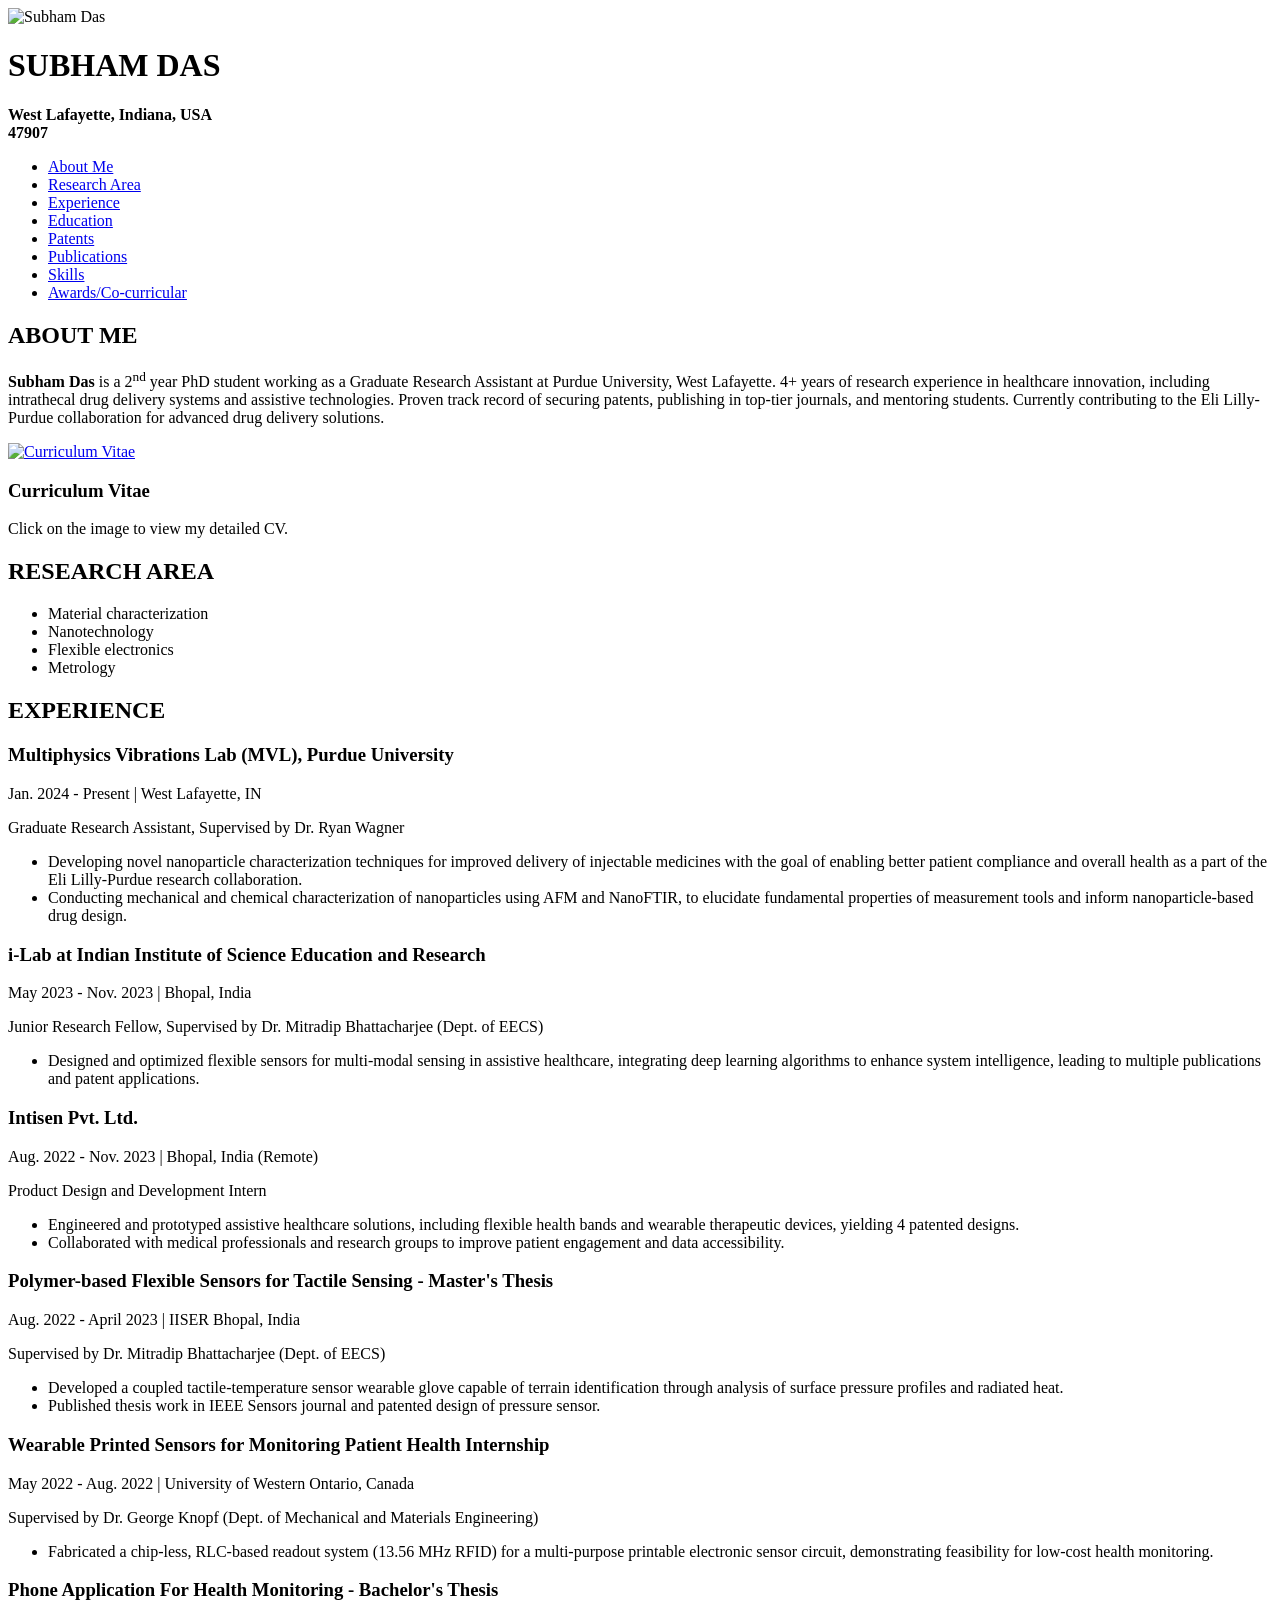
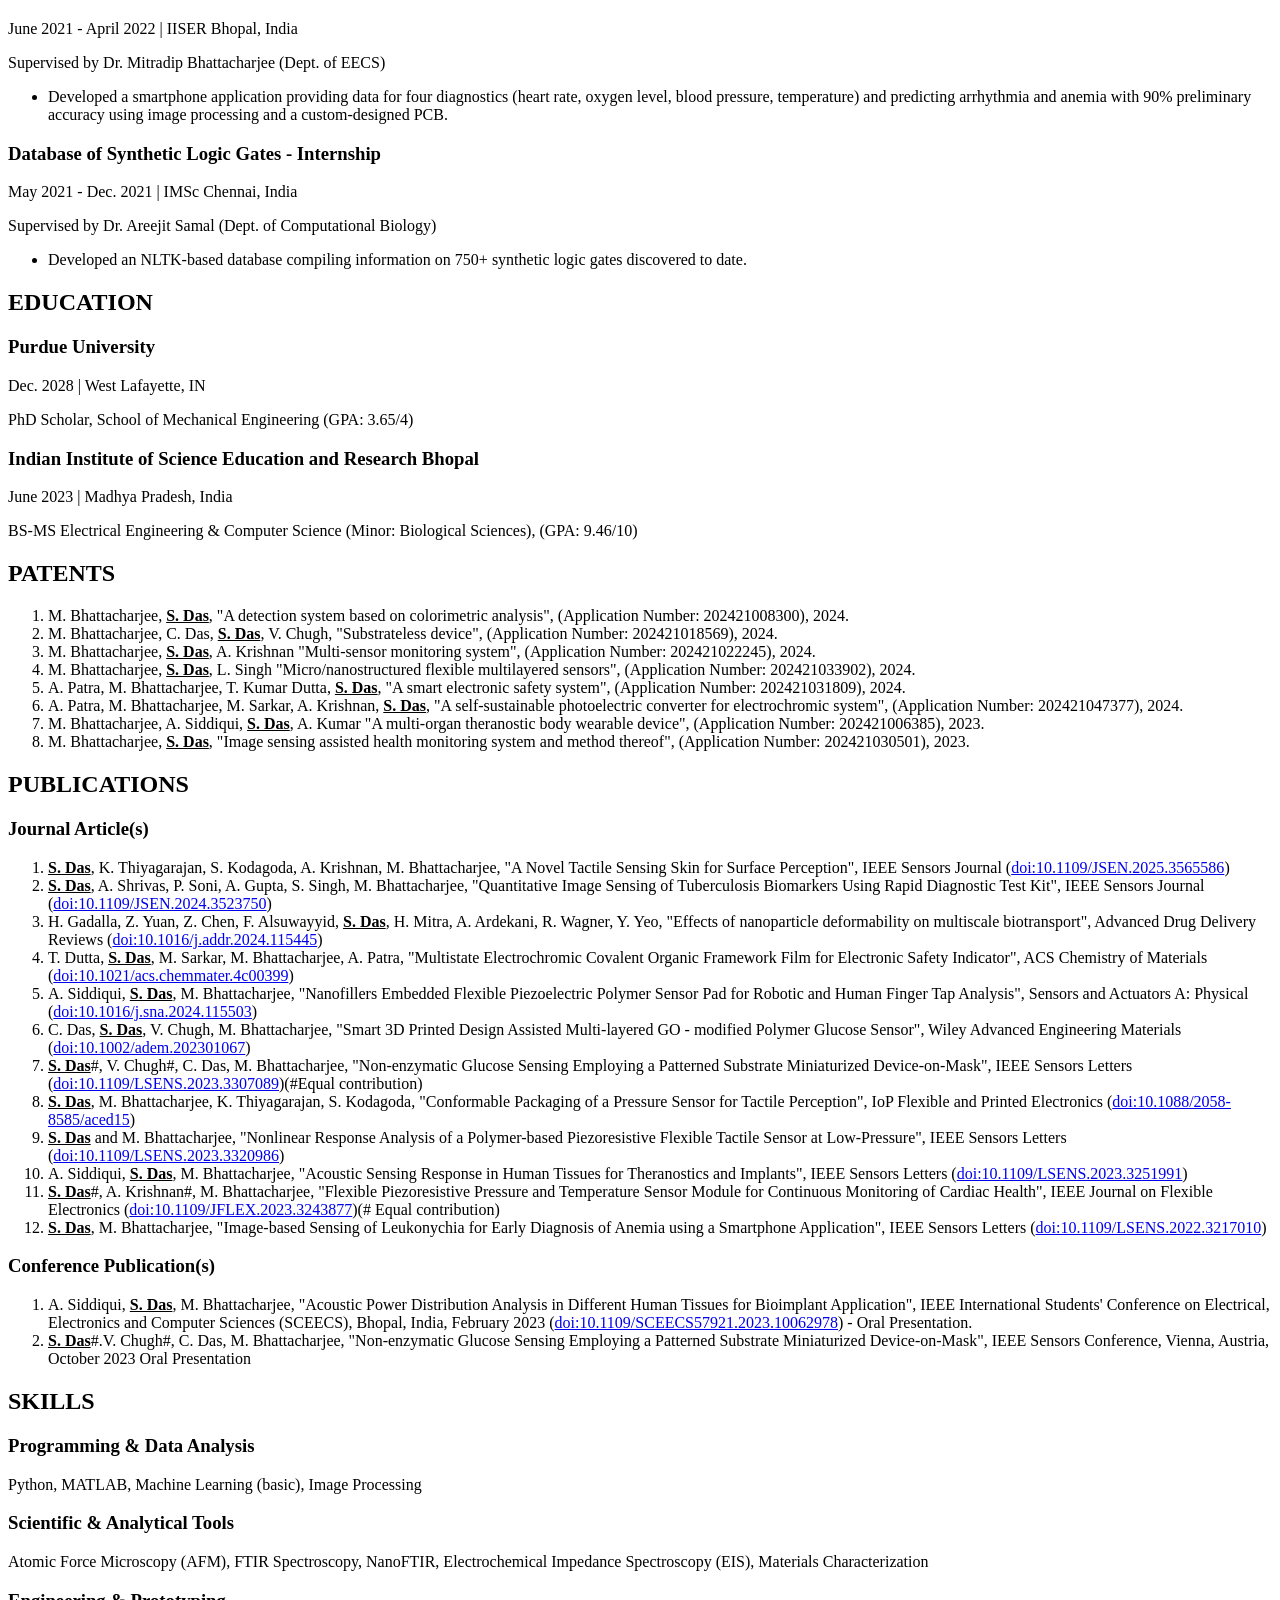
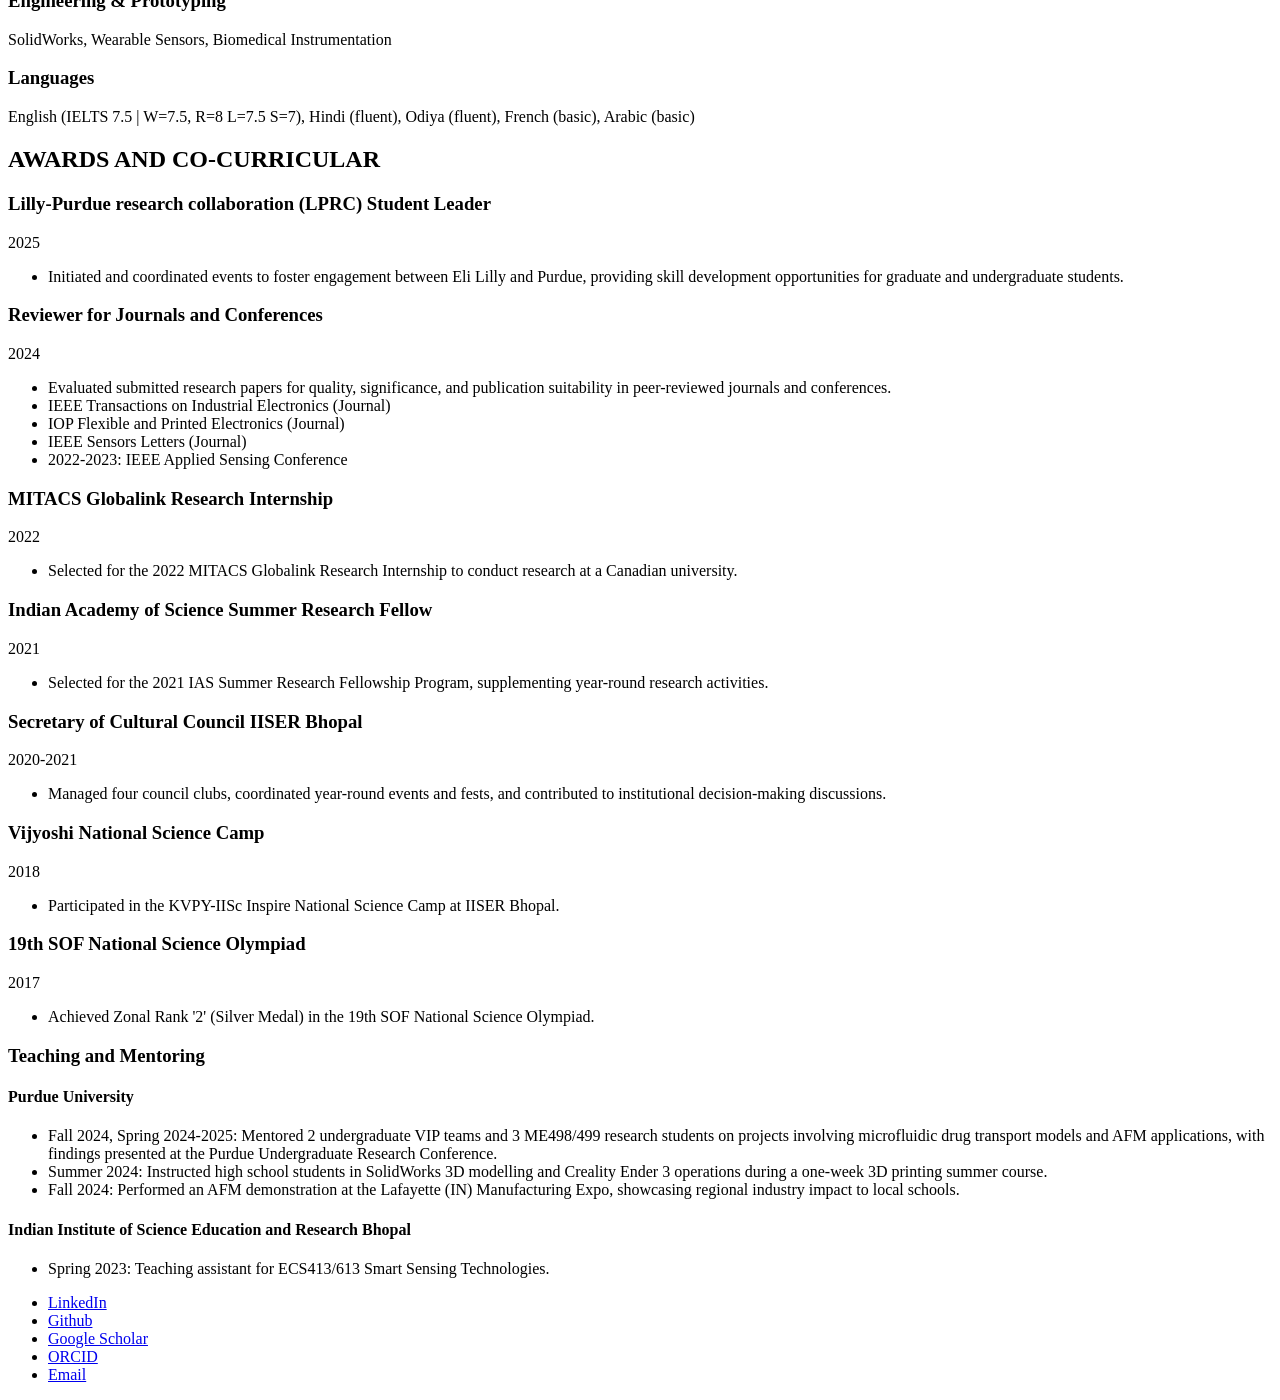
==== index.html @ 8fd00859 "Update index.html" ====
<!DOCTYPE HTML>

<html>
<head>
    <title>Subham Das</title>
    <meta charset="utf-8" />
    <meta name="viewport" content="width=device-width, initial-scale=1, user-scalable=no" />
    <link rel="stylesheet" href="assets/css/main.css" />
    <link rel="icon" type="image/svg+xml" href="images/tab_icon.svg">
    <link rel="stylesheet" href="https://cdnjs.cloudflare.com/ajax/libs/font-awesome/6.5.2/css/all.min.css" xintegrity="sha512-SnH5WK+bZxgPHs44uWIX+LLJAJ9/2PkPKZ5QiAj6Ta86w+fsb2TkcmfRyVX3pBnMFcV7oQPJkl9QevSCWr3W6A==" crossorigin="anonymous" referrerpolicy="no-referrer" />
    <link rel="stylesheet" href="assets/css/custom.css" /> </head>
<body class="is-preload" data-theme="light">

    <header id="header">
        <div class="inner">
            <a class="image avatar" id="profile-pic"><img src="images/profile_pic.jpg" alt="Subham Das" /></a>
            <h1>SUBHAM DAS</h1>
            <div class="header-info">
                <p class="header-address">
                <b>West Lafayette, Indiana, USA<br />
                47907</b>
                </p>
            </div>

            <nav id="site-nav">
                <ul>
                    <li><a href="#about">About Me</a></li>
                    <li><a href="#research">Research Area</a></li>
                    <li><a href="#experience">Experience</a></li>
                    <li><a href="#education">Education</a></li>
                    <li><a href="#patent">Patents</a></li>
                    <li><a href="#pub">Publications</a></li>
                    <li><a href="#skill">Skills</a></li>
                    <li><a href="#award">Awards/Co-curricular</a></li>
                </ul>
            </nav>
        </div>
    </header>

    <div id="main">

        <section id="about">
            <header class="major">
                <h2>ABOUT ME</h2>
            </header>
            <p><b>Subham Das</b> is a 2<sup>nd</sup> year PhD student working as a Graduate Research Assistant at Purdue University, West Lafayette. 4+ years of research experience in healthcare innovation, including intrathecal drug delivery systems and assistive technologies. Proven track record of securing patents, publishing in top-tier journals, and mentoring students. Currently contributing to the Eli Lilly-Purdue collaboration for advanced drug delivery solutions.</p>
            <div class="cv-section-container">
                <a href="https://drive.google.com/file/d/13tw0VPf_9Xz6GKINUrI7kXk7ZeEYaeny/view?usp=drive_link" target="_blank" class="cv-image-link">
                <img src="images/cv.jpg" alt="Curriculum Vitae" class="cv-thumbnail">
                </a>
            <div class="cv-text-content">
                <h3>Curriculum Vitae</h3>
                <p>Click on the image to view my detailed CV.</p>
            </div>
            </div>
        </section>

        <section id="research">
            <header class="major">
                <h2>RESEARCH AREA</h2>
            </header>
            <ul class="research-grid">
                <li>Material characterization</li>
                <li>Nanotechnology</li>
                <li>Flexible electronics</li>
                <li>Metrology</li>
            </ul>
        </section>

        <section id="experience">
            <header class="major">
                <h2>EXPERIENCE</h2>
            </header>
            <div class="experience-item">
                <div class="item-header">
                    <h3>Multiphysics Vibrations Lab (MVL), Purdue University</h3>
                    <span class="item-meta">Jan. 2024 - Present | West Lafayette, IN</span>
                </div>
                <p class="job-title">Graduate Research Assistant, Supervised by Dr. Ryan Wagner</p>
                <ul>
                    <li>Developing novel nanoparticle characterization techniques for improved delivery of injectable medicines with the goal of enabling better patient compliance and overall health as a part of the Eli Lilly-Purdue research collaboration.</li>
                    <li>Conducting mechanical and chemical characterization of nanoparticles using AFM and NanoFTIR, to elucidate fundamental properties of measurement tools and inform nanoparticle-based drug design.</li>
                </ul>
            </div>

            <div class="experience-item">
                <div class="item-header">
                    <h3>i-Lab at Indian Institute of Science Education and Research</h3>
                    <span class="item-meta">May 2023 - Nov. 2023 | Bhopal, India</span>
                </div>
                <p class="job-title">Junior Research Fellow, Supervised by Dr. Mitradip Bhattacharjee (Dept. of EECS)</p>
                <ul>
                    <li>Designed and optimized flexible sensors for multi-modal sensing in assistive healthcare, integrating deep learning algorithms to enhance system intelligence, leading to multiple publications and patent applications.</li>
                </ul>
            </div>

            <div class="experience-item">
                <div class="item-header">
                    <h3>Intisen Pvt. Ltd.</h3>
                    <span class="item-meta">Aug. 2022 - Nov. 2023 | Bhopal, India (Remote)</span>
                </div>
                <p class="job-title">Product Design and Development Intern</p>
                <ul>
                    <li>Engineered and prototyped assistive healthcare solutions, including flexible health bands and wearable therapeutic devices, yielding 4 patented designs.</li>
                    <li>Collaborated with medical professionals and research groups to improve patient engagement and data accessibility.</li>
                </ul>
            </div>

            <div class="experience-item">
                <div class="item-header">
                    <h3>Polymer-based Flexible Sensors for Tactile Sensing - Master's Thesis</h3>
                    <span class="item-meta">Aug. 2022 - April 2023 | IISER Bhopal, India</span>
                </div>
                <p class="job-title">Supervised by Dr. Mitradip Bhattacharjee (Dept. of EECS)</p>
                <ul>
                    <li>Developed a coupled tactile-temperature sensor wearable glove capable of terrain identification through analysis of surface pressure profiles and radiated heat.</li>
                    <li>Published thesis work in IEEE Sensors journal and patented design of pressure sensor.</li>
                </ul>
            </div>

            <div class="experience-item">
                <div class="item-header">
                    <h3>Wearable Printed Sensors for Monitoring Patient Health Internship</h3>
                    <span class="item-meta">May 2022 - Aug. 2022 | University of Western Ontario, Canada</span>
                </div>
                <p class="job-title">Supervised by Dr. George Knopf (Dept. of Mechanical and Materials Engineering)</p>
                <ul>
                    <li>Fabricated a chip-less, RLC-based readout system (13.56 MHz RFID) for a multi-purpose printable electronic sensor circuit, demonstrating feasibility for low-cost health monitoring.</li>
                </ul>
            </div>

            <div class="experience-item">
                <div class="item-header">
                    <h3>Phone Application For Health Monitoring - Bachelor's Thesis</h3>
                    <span class="item-meta">June 2021 - April 2022 | IISER Bhopal, India</span>
                </div>
                <p class="job-title">Supervised by Dr. Mitradip Bhattacharjee (Dept. of EECS)</p>
                <ul>
                    <li>Developed a smartphone application providing data for four diagnostics (heart rate, oxygen level, blood pressure, temperature) and predicting arrhythmia and anemia with 90% preliminary accuracy using image processing and a custom-designed PCB.</li>
                </ul>
            </div>

            <div class="experience-item">
                <div class="item-header">
                    <h3>Database of Synthetic Logic Gates - Internship</h3>
                    <span class="item-meta">May 2021 - Dec. 2021 | IMSc Chennai, India</span>
                </div>
                <p class="job-title">Supervised by Dr. Areejit Samal (Dept. of Computational Biology)</p>
                <ul>
                    <li>Developed an NLTK-based database compiling information on 750+ synthetic logic gates discovered to date.</li>
                </ul>
            </div>
        </section>
        
        <section id="education">
            <header class="major">
                <h2>EDUCATION</h2>
            </header>
            <div class="education-item">
                <div class="item-header">
                    <h3>Purdue University</h3>
                    <span class="item-meta">Dec. 2028 | West Lafayette, IN</span>
                </div>
                <p class="degree">PhD Scholar, School of Mechanical Engineering (GPA: 3.65/4)</p>
            </div>
            <div class="education-item">
                <div class="item-header">
                    <h3>Indian Institute of Science Education and Research Bhopal</h3>
                    <span class="item-meta">June 2023 | Madhya Pradesh, India</span>
                </div>
                <p class="degree">BS-MS Electrical Engineering & Computer Science (Minor: Biological Sciences), (GPA: 9.46/10)</p>
            </div>
        </section>

        <section id="patent">
            <header class="major">
                <h2>PATENTS</h2>
            </header>
            <ol class="patent-list">
                <li>M. Bhattacharjee, <u><strong>S. Das</strong></u>, "A detection system based on colorimetric analysis", (Application Number: 202421008300), 2024.</li>
                <li>M. Bhattacharjee, C. Das, <u><strong>S. Das</strong></u>, V. Chugh, "Substrateless device", (Application Number: 202421018569), 2024.</li>
                <li>M. Bhattacharjee, <u><strong>S. Das</strong></u>, A. Krishnan "Multi-sensor monitoring system", (Application Number: 202421022245), 2024.</li>
                <li>M. Bhattacharjee, <u><strong>S. Das</strong></u>, L. Singh "Micro/nanostructured flexible multilayered sensors", (Application Number: 202421033902), 2024.</li>
                <li>A. Patra, M. Bhattacharjee, T. Kumar Dutta, <u><strong>S. Das</strong></u>, "A smart electronic safety system", (Application Number: 202421031809), 2024.</li>
                <li>A. Patra, M. Bhattacharjee, M. Sarkar, A. Krishnan, <u><strong>S. Das</strong></u>, "A self-sustainable photoelectric converter for electrochromic system", (Application Number: 202421047377), 2024.</li>
                <li>M. Bhattacharjee, A. Siddiqui, <u><strong>S. Das</strong></u>, A. Kumar "A multi-organ theranostic body wearable device", (Application Number: 202421006385), 2023.</li>
                <li>M. Bhattacharjee, <u><strong>S. Das</strong></u>, "Image sensing assisted health monitoring system and method thereof", (Application Number: 202421030501), 2023.</li>
            </ol>
        </section>

        <section id="pub">
            <header class="major">
                <h2>PUBLICATIONS</h2>
            </header>
            <h3>Journal Article(s)</h3>
            <ol class="publication-list">
                <li><u><strong>S. Das</strong></u>, K. Thiyagarajan, S. Kodagoda, A. Krishnan, M. Bhattacharjee, "A Novel Tactile Sensing Skin for Surface Perception", IEEE Sensors Journal (<a href="https://doi.org/10.1109/JSEN.2025.3565586" target="_blank">doi:10.1109/JSEN.2025.3565586</a>)</li>
                <li><u><strong>S. Das</strong></u>, A. Shrivas, P. Soni, A. Gupta, S. Singh, M. Bhattacharjee, "Quantitative Image Sensing of Tuberculosis Biomarkers Using Rapid Diagnostic Test Kit", IEEE Sensors Journal (<a href="https://doi.org/10.1109/JSEN.2024.3523750" target="_blank">doi:10.1109/JSEN.2024.3523750</a>)</li>
                <li>H. Gadalla, Z. Yuan, Z. Chen, F. Alsuwayyid, <u><strong>S. Das</strong></u>, H. Mitra, A. Ardekani, R. Wagner, Y. Yeo, "Effects of nanoparticle deformability on multiscale biotransport", Advanced Drug Delivery Reviews (<a href="https://doi.org/10.1016/j.addr.2024.115445" target="_blank">doi:10.1016/j.addr.2024.115445</a>)</li>
                <li>T. Dutta, <u><strong>S. Das</strong></u>, M. Sarkar, M. Bhattacharjee, A. Patra, "Multistate Electrochromic Covalent Organic Framework Film for Electronic Safety Indicator", ACS Chemistry of Materials (<a href="https://doi.org/10.1021/acs.chemmater.4c00399" target="_blank">doi:10.1021/acs.chemmater.4c00399</a>)</li>
                <li>A. Siddiqui, <u><strong>S. Das</strong></u>, M. Bhattacharjee, "Nanofillers Embedded Flexible Piezoelectric Polymer Sensor Pad for Robotic and Human Finger Tap Analysis", Sensors and Actuators A: Physical (<a href="https://doi.org/10.1016/j.sna.2024.115503" target="_blank">doi:10.1016/j.sna.2024.115503</a>)</li>
                <li>C. Das, <u><strong>S. Das</strong></u>, V. Chugh, M. Bhattacharjee, "Smart 3D Printed Design Assisted Multi-layered GO - modified Polymer Glucose Sensor", Wiley Advanced Engineering Materials (<a href="https://doi.org/10.1002/adem.202301067" target="_blank">doi:10.1002/adem.202301067</a>)</li>
                <li><u><strong>S. Das</strong></u>#, V. Chugh#, C. Das, M. Bhattacharjee, "Non-enzymatic Glucose Sensing Employing a Patterned Substrate Miniaturized Device-on-Mask", IEEE Sensors Letters (<a href="https://doi.org/10.1109/LSENS.2023.3307089" target="_blank">doi:10.1109/LSENS.2023.3307089</a>)(#Equal contribution)</li>
                <li><u><strong>S. Das</strong></u>, M. Bhattacharjee, K. Thiyagarajan, S. Kodagoda, "Conformable Packaging of a Pressure Sensor for Tactile Perception", IoP Flexible and Printed Electronics (<a href="https://doi.org/10.1088/2058-8585/aced15" target="_blank">doi:10.1088/2058-8585/aced15</a>)</li>
                <li><u><strong>S. Das</strong></u> and M. Bhattacharjee, "Nonlinear Response Analysis of a Polymer-based Piezoresistive Flexible Tactile Sensor at Low-Pressure", IEEE Sensors Letters (<a href="https://doi.org/10.1109/LSENS.2023.3320986" target="_blank">doi:10.1109/LSENS.2023.3320986</a>)</li>
                <li>A. Siddiqui, <u><strong>S. Das</strong></u>, M. Bhattacharjee, "Acoustic Sensing Response in Human Tissues for Theranostics and Implants", IEEE Sensors Letters (<a href="https://doi.org/10.1109/LSENS.2023.3251991" target="_blank">doi:10.1109/LSENS.2023.3251991</a>)</li>
                <li><u><strong>S. Das</strong></u>#, A. Krishnan#, M. Bhattacharjee, "Flexible Piezoresistive Pressure and Temperature Sensor Module for Continuous Monitoring of Cardiac Health", IEEE Journal on Flexible Electronics (<a href="https://doi.org/10.1109/JFLEX.2023.3243877" target="_blank">doi:10.1109/JFLEX.2023.3243877</a>)(# Equal contribution)</li>
                <li><u><strong>S. Das</strong></u>, M. Bhattacharjee, "Image-based Sensing of Leukonychia for Early Diagnosis of Anemia using a Smartphone Application", IEEE Sensors Letters (<a href="https://doi.org/10.1109/LSENS.2022.3217010" target="_blank">doi:10.1109/LSENS.2022.3217010</a>)</li>
            </ol>

            <h3>Conference Publication(s)</h3>
            <ol class="publication-list">
                <li>A. Siddiqui, <u><strong>S. Das</strong></u>, M. Bhattacharjee, "Acoustic Power Distribution Analysis in Different Human Tissues for Bioimplant Application", IEEE International Students' Conference on Electrical, Electronics and Computer Sciences (SCEECS), Bhopal, India, February 2023 (<a href="https://doi.org/10.1109/SCEECS57921.2023.10062978" target="_blank">doi:10.1109/SCEECS57921.2023.10062978</a>) - Oral Presentation.</li>
                <li><u><strong>S. Das</strong></u>#.V. Chugh#, C. Das, M. Bhattacharjee, "Non-enzymatic Glucose Sensing Employing a Patterned Substrate Miniaturized Device-on-Mask", IEEE Sensors Conference, Vienna, Austria, October 2023 Oral Presentation</li>
            </ol>
        </section>

        <section id="skill">
            <h2>SKILLS</h2>
            <div class="row skills-grid">
                <article class="skill-item">
                    <h3>Programming & Data Analysis</h3>
                    <p>Python, MATLAB, Machine Learning (basic), Image Processing</p>
                </article>
                <article class="skill-item">
                    <h3>Scientific & Analytical Tools</h3>
                    <p>Atomic Force Microscopy (AFM), FTIR Spectroscopy, NanoFTIR, Electrochemical Impedance Spectroscopy (EIS), Materials Characterization</p>
                </article>
                <article class="skill-item">
                    <h3>Engineering & Prototyping</h3>
                    <p>SolidWorks, Wearable Sensors, Biomedical Instrumentation</p>
                </article>
                <article class="skill-item">
                    <h3>Languages</h3>
                    <p>English (IELTS 7.5 | W=7.5, R=8 L=7.5 S=7), Hindi (fluent), Odiya (fluent), French (basic), Arabic (basic)</p>
                </article>
            </div>
        </section>
        
        <section id="award">
            <header class="major">
                <h2>AWARDS AND CO-CURRICULAR</h2>
            </header>
            <div class="award-item">
                <div class="item-header">
                    <h3>Lilly-Purdue research collaboration (LPRC) Student Leader</h3>
                    <span class="item-meta">2025</span>
                </div>
                <ul>
                    <li>Initiated and coordinated events to foster engagement between Eli Lilly and Purdue, providing skill development opportunities for graduate and undergraduate students.</li>
                </ul>
            </div>

            <div class="award-item">
                <div class="item-header">
                    <h3>Reviewer for Journals and Conferences</h3>
                    <span class="item-meta">2024</span>
                </div>
                <ul>
                    <li>Evaluated submitted research papers for quality, significance, and publication suitability in peer-reviewed journals and conferences.</li>
                    <li>IEEE Transactions on Industrial Electronics (Journal)</li>
                    <li>IOP Flexible and Printed Electronics (Journal)</li>
                    <li>IEEE Sensors Letters (Journal)</li>
                    <li>2022-2023: IEEE Applied Sensing Conference</li>
                </ul>
            </div>

            <div class="award-item">
                <div class="item-header">
                    <h3>MITACS Globalink Research Internship</h3>
                    <span class="item-meta">2022</span>
                </div>
                <ul>
                    <li>Selected for the 2022 MITACS Globalink Research Internship to conduct research at a Canadian university.</li>
                </ul>
            </div>

            <div class="award-item">
                <div class="item-header">
                    <h3>Indian Academy of Science Summer Research Fellow</h3>
                    <span class="item-meta">2021</span>
                </div>
                <ul>
                    <li>Selected for the 2021 IAS Summer Research Fellowship Program, supplementing year-round research activities.</li>
                </ul>
            </div>

            <div class="award-item">
                <div class="item-header">
                    <h3>Secretary of Cultural Council IISER Bhopal</h3>
                    <span class="item-meta">2020-2021</span>
                </div>
                <ul>
                    <li>Managed four council clubs, coordinated year-round events and fests, and contributed to institutional decision-making discussions.</li>
                </ul>
            </div>

            <div class="award-item">
                <div class="item-header">
                    <h3>Vijyoshi National Science Camp</h3>
                    <span class="item-meta">2018</span>
                </div>
                <ul>
                    <li>Participated in the KVPY-IISc Inspire National Science Camp at IISER Bhopal.</li>
                </ul>
            </div>

            <div class="award-item">
                <div class="item-header">
                    <h3>19th SOF National Science Olympiad</h3>
                    <span class="item-meta">2017</span>
                </div>
                <ul>
                    <li>Achieved Zonal Rank '2' (Silver Medal) in the 19th SOF National Science Olympiad.</li>
                </ul>
            </div>

            <div class="award-item">
                <h3>Teaching and Mentoring</h3>
                <h4>Purdue University</h4>
                <ul>
                    <li>Fall 2024, Spring 2024-2025: Mentored 2 undergraduate VIP teams and 3 ME498/499 research students on projects involving microfluidic drug transport models and AFM applications, with findings presented at the Purdue Undergraduate Research Conference.</li>
                    <li>Summer 2024: Instructed high school students in SolidWorks 3D modelling and Creality Ender 3 operations during a one-week 3D printing summer course.</li>
                    <li>Fall 2024: Performed an AFM demonstration at the Lafayette (IN) Manufacturing Expo, showcasing regional industry impact to local schools.</li>
                </ul>
                <h4>Indian Institute of Science Education and Research Bhopal</h4>
                <ul>
                    <li>Spring 2023: Teaching assistant for ECS413/613 Smart Sensing Technologies.</li>
                </ul>
            </div>
        </section>


        <footer id="footer">
            <div class="inner">
                <ul class="icons">
                    <li><a href="https://www.linkedin.com/in/subham-das-b79a1413b/" class="icon brands fa-linkedin"><span class="label">LinkedIn</span></a></li>
                    <li><a href="https://github.com/subham23" class="icon brands fa-github"><span class="label">Github</span></a></li>
                    <li><a href="https://scholar.google.com/citations?user=hoQ5pN0AAAAJ&hl=en" class="icon brands fa-google-scholar"><span class="label">Google Scholar</span></a></li>
                    <li><a href="https://orcid.org/0000-0001-9819-3573" class="icon brands fa-orcid"><span class="label">ORCID</span></a></li>
                    <li><a href="mailto:subham.ds@gmail.com" class="icon solid fa-envelope"><span class="label">Email</span></a></li>
                </ul>
            </div>
        </footer>

    </div>

    <script src="assets/js/jquery.min.js"></script>
    <script src="assets/js/jquery.poptrox.min.js"></script>
    <script src="assets/js/browser.min.js"></script>
    <script src="assets/js/breakpoints.min.js"></script>
    <script src="assets/js/util.js"></script>
    <script src="assets/js/main.js"></script>
	<script src="assets/js/darkmode.js"></script>

</body>
</html>
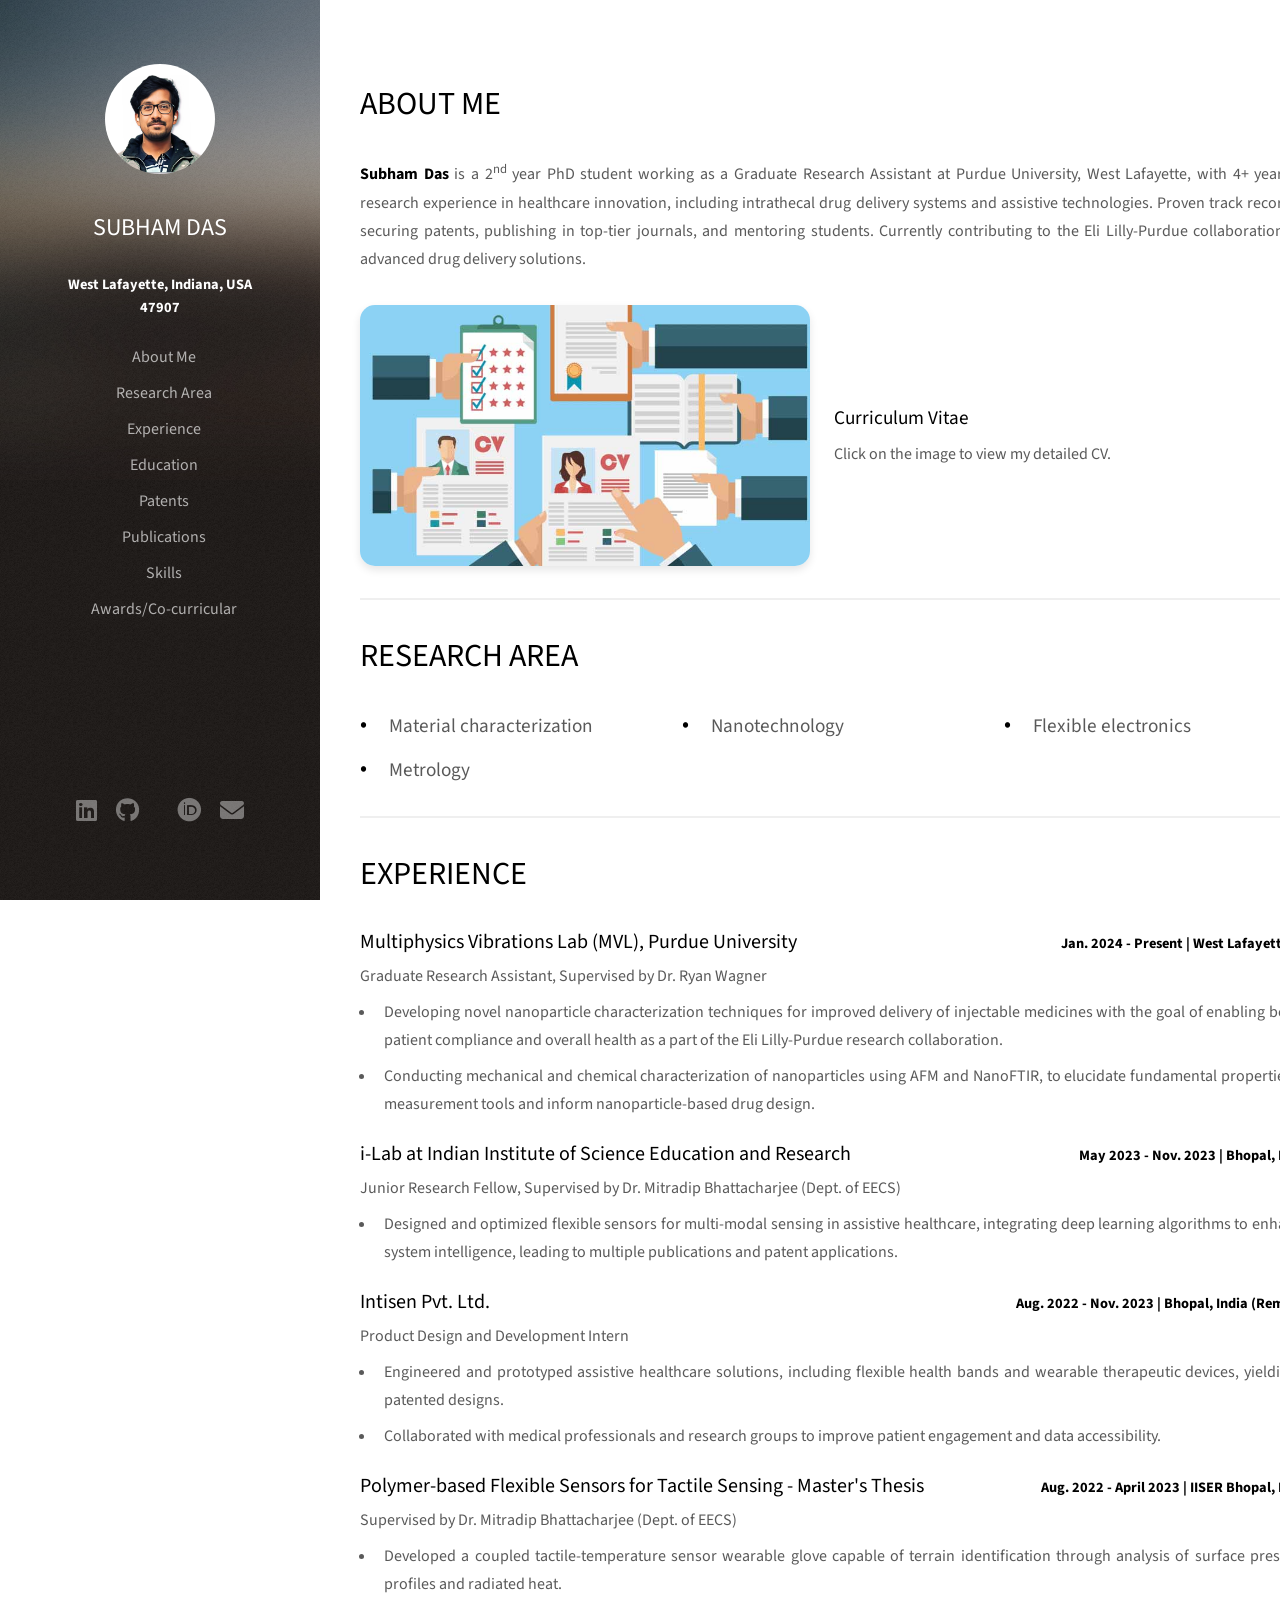
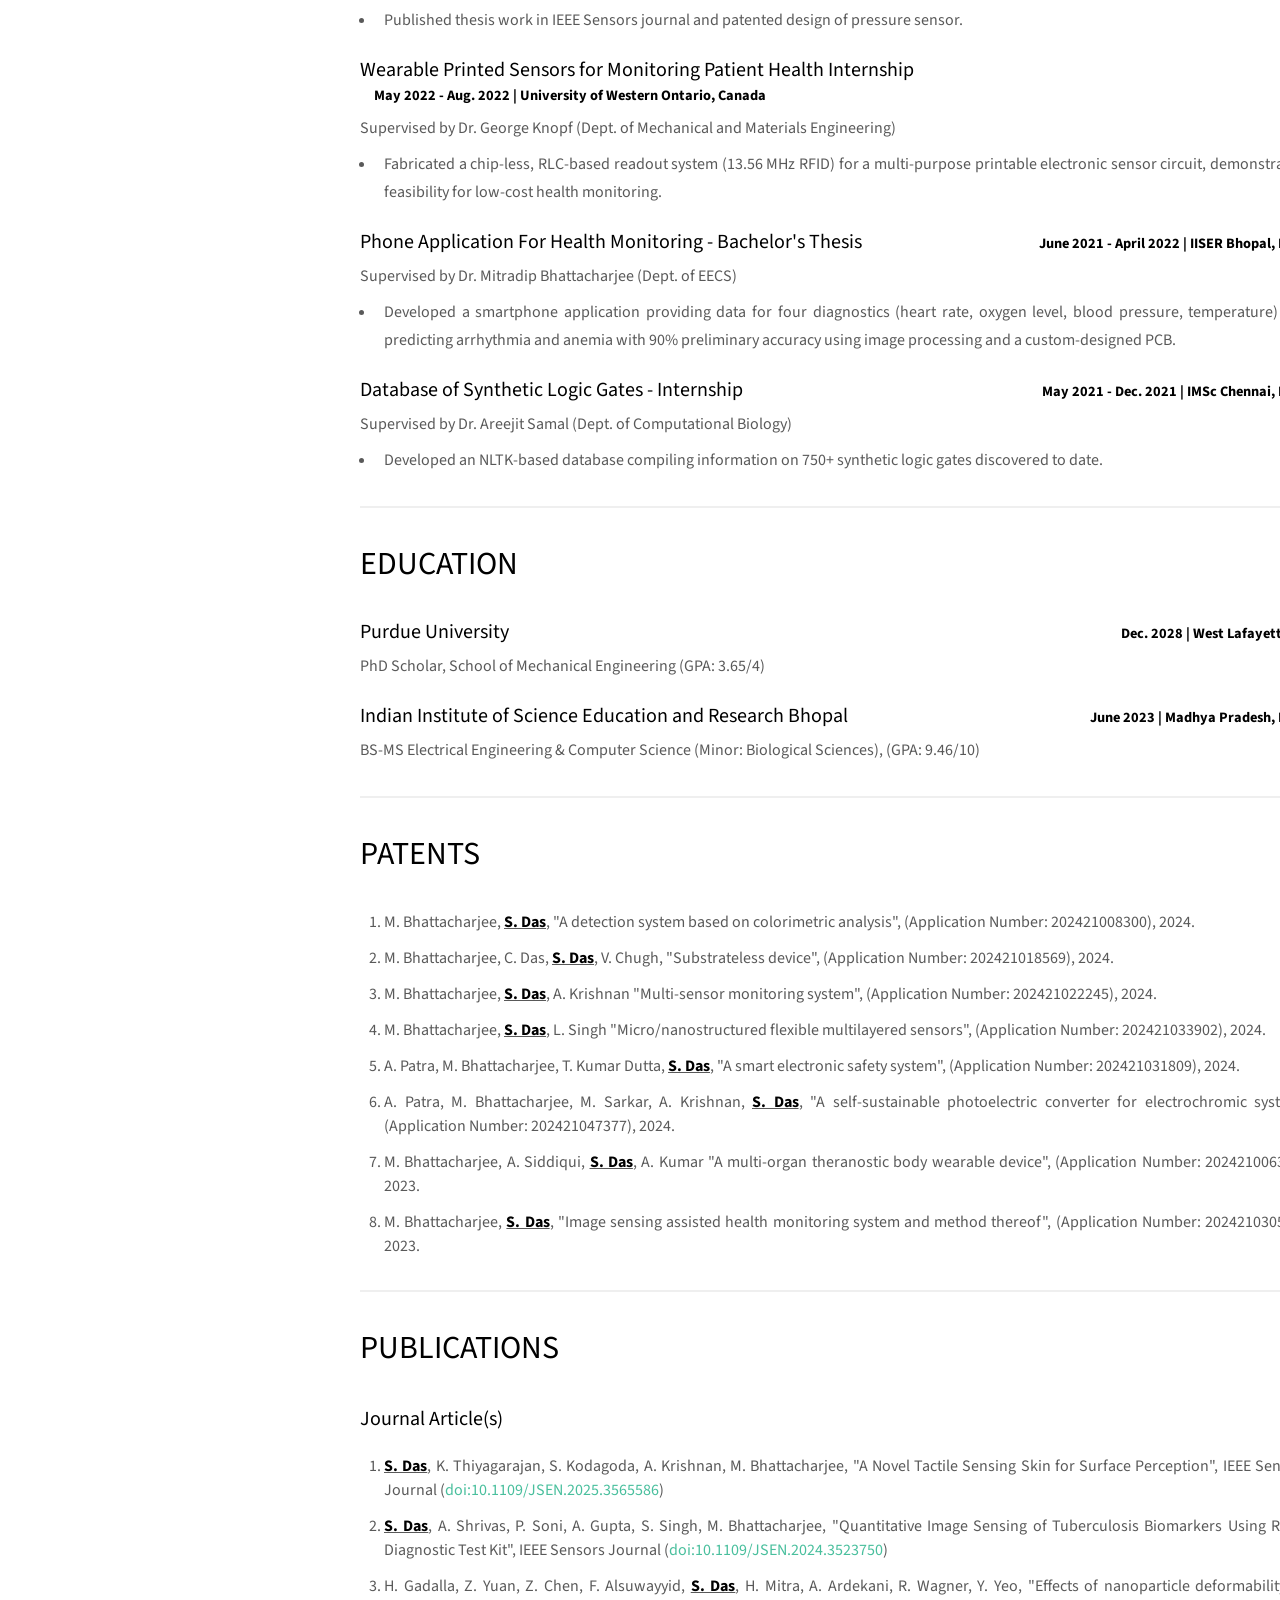
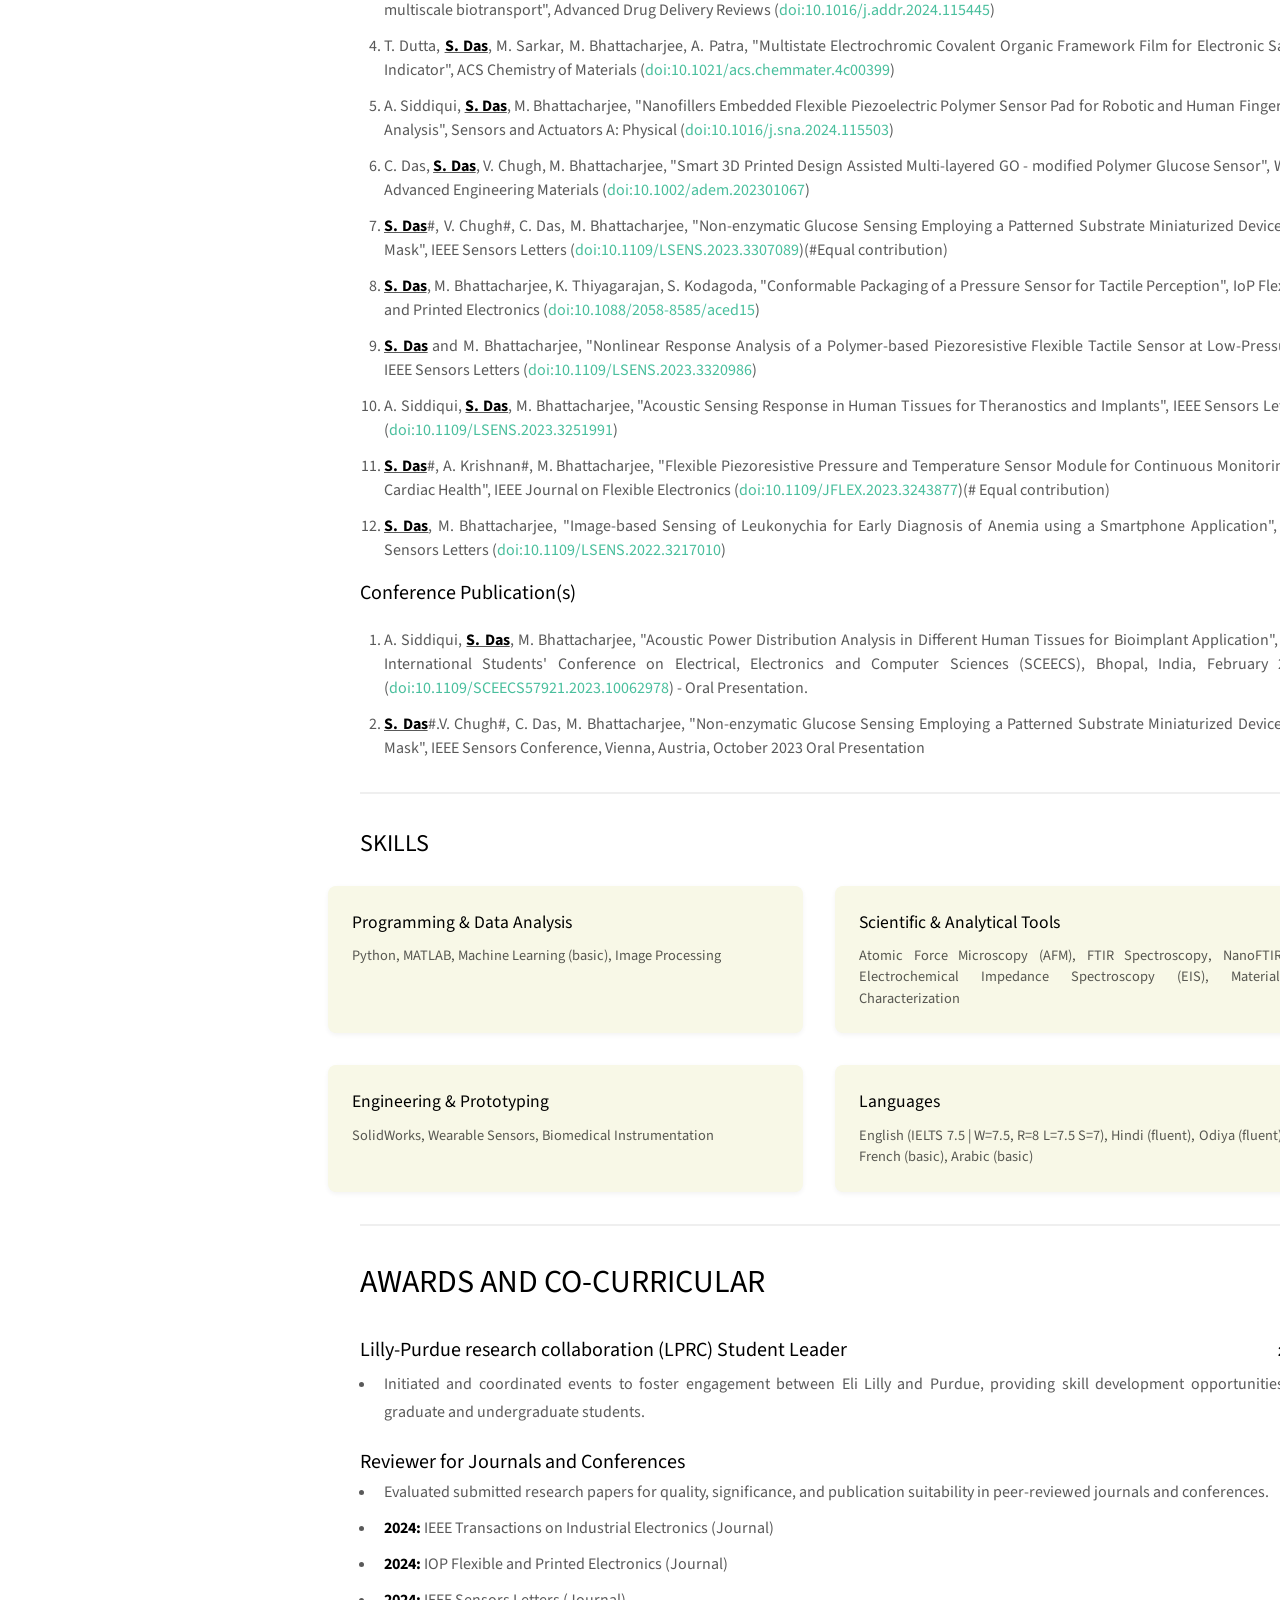
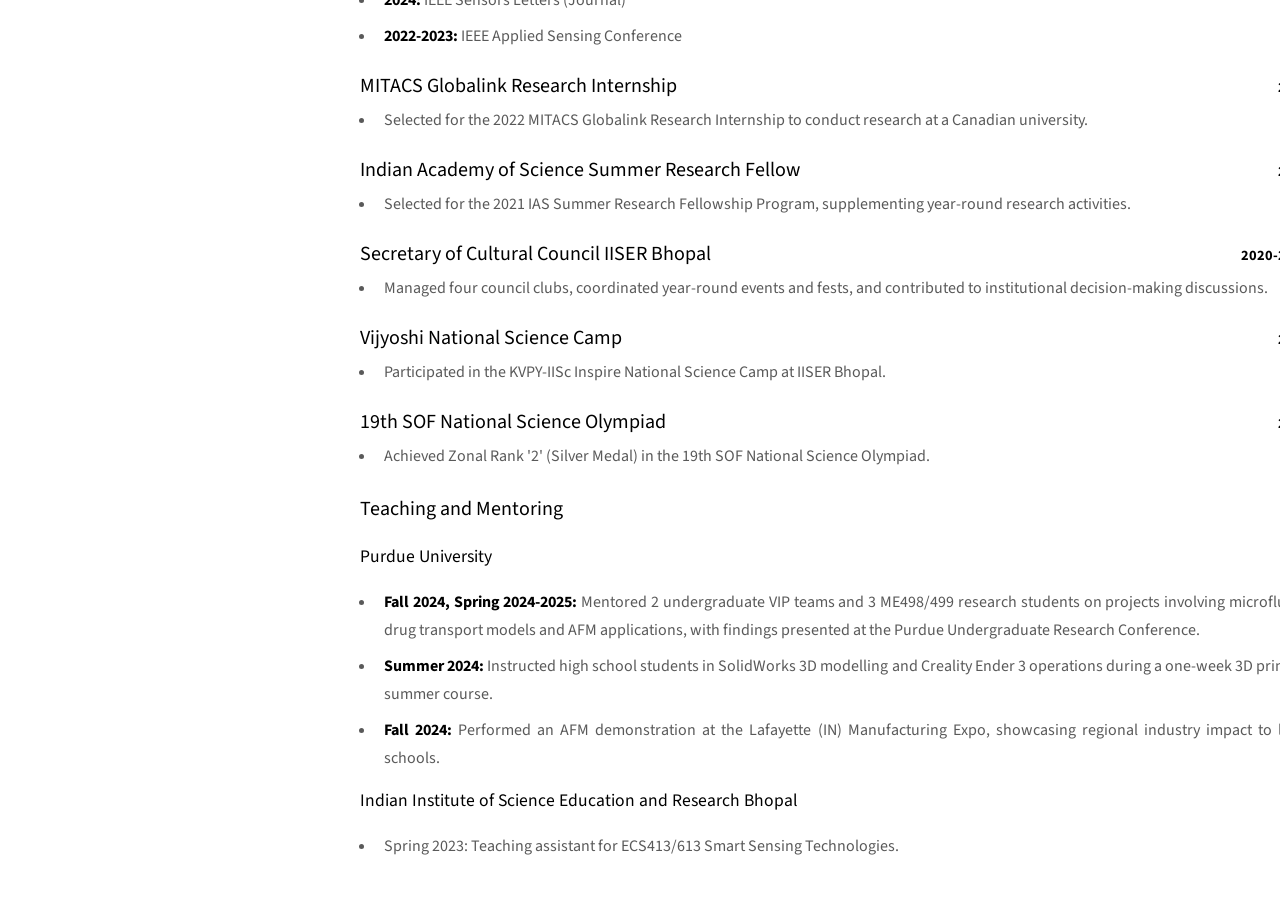
==== commit 07aa719f: "index.html" ====
--- a/index.html
+++ b/index.html
@@ -43,7 +43,7 @@
             <header class="major">
                 <h2>ABOUT ME</h2>
             </header>
-            <p><b>Subham Das</b> is a 2<sup>nd</sup> year PhD student working as a Graduate Research Assistant at Purdue University, West Lafayette. 4+ years of research experience in healthcare innovation, including intrathecal drug delivery systems and assistive technologies. Proven track record of securing patents, publishing in top-tier journals, and mentoring students. Currently contributing to the Eli Lilly-Purdue collaboration for advanced drug delivery solutions.</p>
+            <p><b>Subham Das</b> is a 2<sup>nd</sup> year PhD student working as a Graduate Research Assistant at Purdue University, West Lafayette, with 4+ years of research experience in healthcare innovation, including intrathecal drug delivery systems and assistive technologies. Proven track record of securing patents, publishing in top-tier journals, and mentoring students. Currently contributing to the Eli Lilly-Purdue collaboration for advanced drug delivery solutions.</p>
             <div class="cv-section-container">
                 <a href="https://drive.google.com/file/d/13tw0VPf_9Xz6GKINUrI7kXk7ZeEYaeny/view?usp=drive_link" target="_blank" class="cv-image-link">
                 <img src="images/cv.jpg" alt="Curriculum Vitae" class="cv-thumbnail">
@@ -74,7 +74,7 @@
             <div class="experience-item">
                 <div class="item-header">
                     <h3>Multiphysics Vibrations Lab (MVL), Purdue University</h3>
-                    <span class="item-meta">Jan. 2024 - Present | West Lafayette, IN</span>
+                    <span class="item-meta"><strong>Jan. 2024 - Present | West Lafayette, IN </strong></span>
                 </div>
                 <p class="job-title">Graduate Research Assistant, Supervised by Dr. Ryan Wagner</p>
                 <ul>
@@ -86,7 +86,7 @@
             <div class="experience-item">
                 <div class="item-header">
                     <h3>i-Lab at Indian Institute of Science Education and Research</h3>
-                    <span class="item-meta">May 2023 - Nov. 2023 | Bhopal, India</span>
+                    <span class="item-meta"><strong>May 2023 - Nov. 2023 | Bhopal, India</strong></span>
                 </div>
                 <p class="job-title">Junior Research Fellow, Supervised by Dr. Mitradip Bhattacharjee (Dept. of EECS)</p>
                 <ul>
@@ -97,7 +97,7 @@
             <div class="experience-item">
                 <div class="item-header">
                     <h3>Intisen Pvt. Ltd.</h3>
-                    <span class="item-meta">Aug. 2022 - Nov. 2023 | Bhopal, India (Remote)</span>
+                    <span class="item-meta"><strong>Aug. 2022 - Nov. 2023 | Bhopal, India (Remote)</strong></span>
                 </div>
                 <p class="job-title">Product Design and Development Intern</p>
                 <ul>
@@ -109,7 +109,7 @@
             <div class="experience-item">
                 <div class="item-header">
                     <h3>Polymer-based Flexible Sensors for Tactile Sensing - Master's Thesis</h3>
-                    <span class="item-meta">Aug. 2022 - April 2023 | IISER Bhopal, India</span>
+                    <span class="item-meta"><strong>Aug. 2022 - April 2023 | IISER Bhopal, India</strong></span>
                 </div>
                 <p class="job-title">Supervised by Dr. Mitradip Bhattacharjee (Dept. of EECS)</p>
                 <ul>
@@ -121,7 +121,7 @@
             <div class="experience-item">
                 <div class="item-header">
                     <h3>Wearable Printed Sensors for Monitoring Patient Health Internship</h3>
-                    <span class="item-meta">May 2022 - Aug. 2022 | University of Western Ontario, Canada</span>
+                    <span class="item-meta"><strong>May 2022 - Aug. 2022 | University of Western Ontario, Canada</strong></span>
                 </div>
                 <p class="job-title">Supervised by Dr. George Knopf (Dept. of Mechanical and Materials Engineering)</p>
                 <ul>
@@ -132,7 +132,7 @@
             <div class="experience-item">
                 <div class="item-header">
                     <h3>Phone Application For Health Monitoring - Bachelor's Thesis</h3>
-                    <span class="item-meta">June 2021 - April 2022 | IISER Bhopal, India</span>
+                    <span class="item-meta"><strong>June 2021 - April 2022 | IISER Bhopal, India</strong></span>
                 </div>
                 <p class="job-title">Supervised by Dr. Mitradip Bhattacharjee (Dept. of EECS)</p>
                 <ul>
@@ -143,7 +143,7 @@
             <div class="experience-item">
                 <div class="item-header">
                     <h3>Database of Synthetic Logic Gates - Internship</h3>
-                    <span class="item-meta">May 2021 - Dec. 2021 | IMSc Chennai, India</span>
+                    <span class="item-meta"><strong>May 2021 - Dec. 2021 | IMSc Chennai, India</strong></span>
                 </div>
                 <p class="job-title">Supervised by Dr. Areejit Samal (Dept. of Computational Biology)</p>
                 <ul>
@@ -159,14 +159,14 @@
             <div class="education-item">
                 <div class="item-header">
                     <h3>Purdue University</h3>
-                    <span class="item-meta">Dec. 2028 | West Lafayette, IN</span>
+                    <span class="item-meta"><strong>Dec. 2028 | West Lafayette, IN</strong></span>
                 </div>
                 <p class="degree">PhD Scholar, School of Mechanical Engineering (GPA: 3.65/4)</p>
             </div>
             <div class="education-item">
                 <div class="item-header">
                     <h3>Indian Institute of Science Education and Research Bhopal</h3>
-                    <span class="item-meta">June 2023 | Madhya Pradesh, India</span>
+                    <span class="item-meta"><strong>June 2023 | Madhya Pradesh, India</strong></span>
                 </div>
                 <p class="degree">BS-MS Electrical Engineering & Computer Science (Minor: Biological Sciences), (GPA: 9.46/10)</p>
             </div>
@@ -244,7 +244,7 @@
             <div class="award-item">
                 <div class="item-header">
                     <h3>Lilly-Purdue research collaboration (LPRC) Student Leader</h3>
-                    <span class="item-meta">2025</span>
+                    <span class="item-meta"><strong>2025</strong></span>
                 </div>
                 <ul>
                     <li>Initiated and coordinated events to foster engagement between Eli Lilly and Purdue, providing skill development opportunities for graduate and undergraduate students.</li>
@@ -254,21 +254,20 @@
             <div class="award-item">
                 <div class="item-header">
                     <h3>Reviewer for Journals and Conferences</h3>
-                    <span class="item-meta">2024</span>
                 </div>
                 <ul>
                     <li>Evaluated submitted research papers for quality, significance, and publication suitability in peer-reviewed journals and conferences.</li>
-                    <li>IEEE Transactions on Industrial Electronics (Journal)</li>
-                    <li>IOP Flexible and Printed Electronics (Journal)</li>
-                    <li>IEEE Sensors Letters (Journal)</li>
-                    <li>2022-2023: IEEE Applied Sensing Conference</li>
+                    <li><strong>2024:</strong> IEEE Transactions on Industrial Electronics (Journal)</li>
+                    <li><strong>2024:</strong> IOP Flexible and Printed Electronics (Journal)</li>
+                    <li><strong>2024:</strong> IEEE Sensors Letters (Journal)</li>
+                    <li><strong>2022-2023:</strong> IEEE Applied Sensing Conference</li>
                 </ul>
             </div>
 
             <div class="award-item">
                 <div class="item-header">
                     <h3>MITACS Globalink Research Internship</h3>
-                    <span class="item-meta">2022</span>
+                    <span class="item-meta"><strong>2022</strong></span>
                 </div>
                 <ul>
                     <li>Selected for the 2022 MITACS Globalink Research Internship to conduct research at a Canadian university.</li>
@@ -278,7 +277,7 @@
             <div class="award-item">
                 <div class="item-header">
                     <h3>Indian Academy of Science Summer Research Fellow</h3>
-                    <span class="item-meta">2021</span>
+                    <span class="item-meta"><strong>2021</strong></span>
                 </div>
                 <ul>
                     <li>Selected for the 2021 IAS Summer Research Fellowship Program, supplementing year-round research activities.</li>
@@ -288,7 +287,7 @@
             <div class="award-item">
                 <div class="item-header">
                     <h3>Secretary of Cultural Council IISER Bhopal</h3>
-                    <span class="item-meta">2020-2021</span>
+                    <span class="item-meta"><strong>2020-2021</strong></span>
                 </div>
                 <ul>
                     <li>Managed four council clubs, coordinated year-round events and fests, and contributed to institutional decision-making discussions.</li>
@@ -298,7 +297,7 @@
             <div class="award-item">
                 <div class="item-header">
                     <h3>Vijyoshi National Science Camp</h3>
-                    <span class="item-meta">2018</span>
+                    <span class="item-meta"><strong>2018</strong></span>
                 </div>
                 <ul>
                     <li>Participated in the KVPY-IISc Inspire National Science Camp at IISER Bhopal.</li>
@@ -308,7 +307,7 @@
             <div class="award-item">
                 <div class="item-header">
                     <h3>19th SOF National Science Olympiad</h3>
-                    <span class="item-meta">2017</span>
+                    <span class="item-meta"><strong>2017</strong></span>
                 </div>
                 <ul>
                     <li>Achieved Zonal Rank '2' (Silver Medal) in the 19th SOF National Science Olympiad.</li>
@@ -319,9 +318,9 @@
                 <h3>Teaching and Mentoring</h3>
                 <h4>Purdue University</h4>
                 <ul>
-                    <li>Fall 2024, Spring 2024-2025: Mentored 2 undergraduate VIP teams and 3 ME498/499 research students on projects involving microfluidic drug transport models and AFM applications, with findings presented at the Purdue Undergraduate Research Conference.</li>
-                    <li>Summer 2024: Instructed high school students in SolidWorks 3D modelling and Creality Ender 3 operations during a one-week 3D printing summer course.</li>
-                    <li>Fall 2024: Performed an AFM demonstration at the Lafayette (IN) Manufacturing Expo, showcasing regional industry impact to local schools.</li>
+                    <li><strong>Fall 2024, Spring 2024-2025: </strong>Mentored 2 undergraduate VIP teams and 3 ME498/499 research students on projects involving microfluidic drug transport models and AFM applications, with findings presented at the Purdue Undergraduate Research Conference.</li>
+                    <li><strong>Summer 2024: </strong>Instructed high school students in SolidWorks 3D modelling and Creality Ender 3 operations during a one-week 3D printing summer course.</li>
+                    <li><strong>Fall 2024: </strong>Performed an AFM demonstration at the Lafayette (IN) Manufacturing Expo, showcasing regional industry impact to local schools.</li>
                 </ul>
                 <h4>Indian Institute of Science Education and Research Bhopal</h4>
                 <ul>
--- a/assets/css/main.css
+++ b/assets/css/main.css
@@ -0,0 +1,1294 @@
+@import url("fontawesome-all.min.css");
+@import url("https://fonts.googleapis.com/css?family=Source+Sans+Pro:400,400italic");
+
+/* Basic Reset and Box-Sizing */
+html, body, div, span, applet, object,
+iframe, h1, h2, h3, h4, h5, h6, p, blockquote,
+pre, a, abbr, acronym, address, big, cite,
+code, del, dfn, em, img, ins, kbd, q, s, samp,
+small, strike, strong, sub, sup, tt, var, b,
+u, i, center, dl, dt, dd, ol, ul, li, fieldset,
+form, label, legend, table, caption, tbody,
+tfoot, thead, tr, th, td, article, aside,
+canvas, details, embed, figure, figcaption,
+footer, header, hgroup, menu, nav, output, ruby,
+section, summary, time, mark, audio, video {
+    margin: 0;
+    padding: 0;
+    border: 0;
+    font-size: 100%;
+    font: inherit;
+    vertical-align: baseline;
+}
+
+article, aside, details, figcaption, figure,
+footer, header, hgroup, menu, nav, section {
+    display: block;
+}
+
+body {
+    line-height: 1;
+}
+
+ol, ul {
+    list-style: none;
+}
+
+blockquote, q {
+    quotes: none;
+}
+
+blockquote:before, blockquote:after, q:before, q:after {
+    content: '';
+    content: none;
+}
+
+table {
+    border-collapse: collapse;
+    border-spacing: 0;
+}
+
+body {
+    -webkit-text-size-adjust: none;
+}
+
+mark {
+    background-color: transparent;
+    color: inherit;
+}
+
+/* Form elements you have (input, select, textarea) */
+input::-moz-focus-inner {
+    border: 0;
+    padding: 0;
+}
+
+input, select, textarea {
+    -moz-appearance: none;
+    -webkit-appearance: none;
+    -ms-appearance: none;
+    appearance: none;
+}
+
+
+/* General Body and Typography */
+html {
+    box-sizing: border-box;
+}
+
+*, *:before, *:after {
+    box-sizing: inherit;
+}
+
+body {
+    background: #fff;
+}
+
+body.is-preload *, body.is-preload *:before, body.is-preload *:after {
+    -moz-animation: none !important;
+    -webkit-animation: none !important;
+    -ms-animation: none !important;
+    animation: none !important;
+    -moz-transition: none !important;
+    -webkit-transition: none !important;
+    -ms-transition: none !important;
+    transition: none !important;
+}
+
+body, input, select, textarea {
+    color: rgba(0, 0, 0, 0.65);
+    text-align: justify;
+    font-family: "Source Sans Pro", Helvetica, sans-serif;
+    font-size: 16pt;
+    font-weight: 400;
+    line-height: 1.75em;
+}
+
+a {
+    -moz-transition: color 0.2s ease-in-out, border-color 0.2s ease-in-out;
+    -webkit-transition: color 0.2s ease-in-out, border-color 0.2s ease-in-out;
+    -ms-transition: color 0.2s ease-in-out, border-color 0.2s ease-in-out;
+    transition: color 0.2s ease-in-out, border-color 0.2s ease-in-out;
+    border-bottom: dotted 1px;
+    color: #49bf9d;
+    text-decoration: none;
+}
+
+a:hover {
+    border-bottom-color: transparent;
+    color: #49bf9d !important;
+    text-decoration: none;
+}
+
+strong, b {
+    color: #000000; /* This will make the text black/darker */
+    font-weight: 700; /* This will make the text thicker/bolder. You can try 600, 800, or 900 as well. */
+}
+
+em, i {
+    font-style: italic;
+}
+
+p {
+    margin: 0 0 2em 0;
+}
+
+h1, h2, h3, h4, h5, h6 {
+    color: #000;
+    font-weight: 400;
+    line-height: 1em;
+    margin: 0 0 1em 0;
+}
+
+h1 a, h2 a, h3 a, h4 a, h5 a, h6 a {
+    color: inherit;
+    text-decoration: none;
+}
+
+h1 {
+    font-size: 2em;
+    line-height: 1.5em;
+}
+
+h2 {
+    font-size: 1.5em;
+    line-height: 1.5em;
+}
+
+h3 {
+    font-size: 1.25em;
+    line-height: 1.5em;
+}
+
+h4 {
+    font-size: 1.1em;
+    line-height: 1.5em;
+}
+
+h5 {
+    font-size: 0.9em;
+    line-height: 1.5em;
+}
+
+h6 {
+    font-size: 0.7em;
+    line-height: 1.5em;
+}
+
+sub {
+    font-size: 0.8em;
+    position: relative;
+    top: 0.5em;
+}
+
+sup {
+    font-size: 0.8em;
+    position: relative;
+    top: -0.5em;
+}
+
+hr {
+    border: 0;
+    border-bottom: solid 2px #efefef;
+    margin: 2em 0;
+}
+
+hr.major {
+    margin: 3em 0;
+}
+
+blockquote {
+    border-left: solid 6px #efefef;
+    font-style: italic;
+    margin: 0 0 2em 0;
+    padding: 0.5em 0 0.5em 1.5em;
+}
+
+code {
+    background: #f7f7f7;
+    border-radius: 0.35em;
+    border: solid 2px #efefef;
+    font-family: "Courier New", monospace;
+    font-size: 0.9em;
+    margin: 0 0.25em;
+    padding: 0.25em 0.65em;
+}
+
+pre {
+    -webkit-overflow-scrolling: touch;
+    font-family: "Courier New", monospace;
+    font-size: 0.9em;
+    margin: 0 0 2em 0;
+}
+
+pre code {
+    display: block;
+    line-height: 1.75em;
+    padding: 1em 1.5em;
+    overflow-x: auto;
+}
+
+.align-left {
+    text-align: left;
+}
+
+.align-center {
+    text-align: center;
+}
+
+.align-right {
+    text-align: right;
+}
+
+/* Container */
+.container {
+    margin: 0 auto;
+    max-width: calc(100% - 4em);
+    width: 100%;
+}
+
+@media screen and (max-width: 980px) {
+    .container {
+        width: 100% !important;
+        max-width: 100% !important;
+    }
+}
+
+@media screen and (max-width: 480px) {
+    .container {
+        max-width: calc(100% - 3em);
+    }
+}
+
+/* Row (used in Skills section) */
+.row {
+    display: flex;
+    flex-wrap: wrap;
+    box-sizing: border-box;
+    align-items: stretch;
+}
+
+.row > * {
+    box-sizing: border-box;
+}
+
+.row.gtr-uniform > * > :last-child {
+    margin-bottom: 0;
+}
+
+.row.aln-left { justify-content: flex-start; }
+.row.aln-center { justify-content: center; }
+.row.aln-right { justify-content: flex-end; }
+.row.aln-top { align-items: flex-start; }
+.row.aln-middle { align-items: center; }
+.row.aln-bottom { align-items: flex-end; }
+.row > .imp { order: -1; }
+.row > .col-6 { width: 50%; } /* Used for work-item columns */
+
+.row.gtr-0 { margin-top: 0; margin-left: 0em; }
+.row.gtr-0 > * { padding: 0 0 0 0em; }
+.row.gtr-0.gtr-uniform { margin-top: 0em; }
+.row.gtr-0.gtr-uniform > * { padding-top: 0em; }
+
+.row.gtr-25 { margin-top: 0; margin-left: -0.625em; }
+.row.gtr-25 > * { padding: 0 0 0 0.625em; }
+.row.gtr-25.gtr-uniform { margin-top: -0.625em; }
+.row.gtr-25.gtr-uniform > * { padding-top: 0.625em; }
+
+.row.gtr-50 { margin-top: 0; margin-left: -1.25em; }
+.row.gtr-50 > * { padding: 0 0 0 1.25em; }
+.row.gtr-50.gtr-uniform { margin-top: -1.25em; }
+.row.gtr-50.gtr-uniform > * { padding-top: 1.25em; }
+
+.row { margin-top: 0; margin-left: -2.5em; } /* Default row spacing */
+.row > * { padding: 0 0 0 2.5em; }
+.row.gtr-uniform { margin-top: -2.5em; }
+.row.gtr-uniform > * { padding-top: 2.5em; }
+
+.row.gtr-150 { margin-top: 0; margin-left: -3.75em; }
+.row.gtr-150 > * { padding: 0 0 0 3.75em; }
+.row.gtr-150.gtr-uniform { margin-top: -3.75em; }
+.row.gtr-150.gtr-uniform > * { padding-top: 3.75em; }
+
+.row.gtr-200 { margin-top: 0; margin-left: -5em; }
+.row.gtr-200 > * { padding: 0 0 0 5em; }
+.row.gtr-200.gtr-uniform { margin-top: -5em; }
+.row.gtr-200.gtr-uniform > * { padding-top: 5em; }
+
+/* Responsive .row adjustments */
+@media screen and (max-width: 1800px) {
+    .row { display: flex; flex-wrap: wrap; box-sizing: border-box; align-items: stretch; }
+    .row > * { box-sizing: border-box; }
+    .row.gtr-uniform > * > :last-child { margin-bottom: 0; }
+    .row.aln-left { justify-content: flex-start; }
+    .row.aln-center { justify-content: center; }
+    .row.aln-right { justify-content: flex-end; }
+    .row.aln-top { align-items: flex-start; }
+    .row.aln-middle { align-items: center; }
+    .row.aln-bottom { align-items: flex-end; }
+    .row > .imp-xlarge { order: -1; } /* Not explicitly used but part of the .row system */
+
+    .row.gtr-0 { margin-top: 0; margin-left: 0em; }
+    .row.gtr-0 > * { padding: 0 0 0 0em; }
+    .row.gtr-0.gtr-uniform { margin-top: 0em; }
+    .row.gtr-0.gtr-uniform > * { padding-top: 0em; }
+
+    .row.gtr-25 { margin-top: 0; margin-left: -0.625em; }
+    .row.gtr-25 > * { padding: 0 0 0 0.625em; }
+    .row.gtr-25.gtr-uniform { margin-top: -0.625em; }
+    .row.gtr-25.gtr-uniform > * { padding-top: 0.625em; }
+
+    .row.gtr-50 { margin-top: 0; margin-left: -1.25em; }
+    .row.gtr-50 > * { padding: 0 0 0 1.25em; }
+    .row.gtr-50.gtr-uniform { margin-top: -1.25em; }
+    .row.gtr-50.gtr-uniform > * { padding-top: 1.25em; }
+
+    .row { margin-top: 0; margin-left: -2.5em; }
+    .row > * { padding: 0 0 0 2.5em; }
+    .row.gtr-uniform { margin-top: -2.5em; }
+    .row.gtr-uniform > * { padding-top: 2.5em; }
+
+    .row.gtr-150 { margin-top: 0; margin-left: -3.75em; }
+    .row.gtr-150 > * { padding: 0 0 0 3.75em; }
+    .row.gtr-150.gtr-uniform { margin-top: -3.75em; }
+    .row.gtr-150.gtr-uniform > * { padding-top: 3.75em; }
+
+    .row.gtr-200 { margin-top: 0; margin-left: -5em; }
+    .row.gtr-200 > * { padding: 0 0 0 5em; }
+    .row.gtr-200.gtr-uniform { margin-top: -5em; }
+    .row.gtr-200.gtr-uniform > * { padding-top: 5em; }
+}
+
+@media screen and (max-width: 1280px) {
+    .row { display: flex; flex-wrap: wrap; box-sizing: border-box; align-items: stretch; }
+    .row > * { box-sizing: border-box; }
+    .row.gtr-uniform > * > :last-child { margin-bottom: 0; }
+    .row.aln-left { justify-content: flex-start; }
+    .row.aln-center { justify-content: center; }
+    .row.aln-right { justify-content: flex-end; }
+    .row.aln-top { align-items: flex-start; }
+    .row.aln-middle { align-items: center; }
+    .row.aln-bottom { align-items: flex-end; }
+    .row > .imp-large { order: -1; }
+
+    .row.gtr-0 { margin-top: 0; margin-left: 0em; }
+    .row.gtr-0 > * { padding: 0 0 0 0em; }
+    .row.gtr-0.gtr-uniform { margin-top: 0em; }
+    .row.gtr-0.gtr-uniform > * { padding-top: 0em; }
+
+    .row.gtr-25 { margin-top: 0; margin-left: -0.5em; }
+    .row.gtr-25 > * { padding: 0 0 0 0.5em; }
+    .row.gtr-25.gtr-uniform { margin-top: -0.5em; }
+    .row.gtr-25.gtr-uniform > * { padding-top: 0.5em; }
+
+    .row.gtr-50 { margin-top: 0; margin-left: -1em; }
+    .row.gtr-50 > * { padding: 0 0 0 1em; }
+    .row.gtr-50.gtr-uniform { margin-top: -1em; }
+    .row.gtr-50.gtr-uniform > * { padding-top: 1em; }
+
+    .row { margin-top: 0; margin-left: -2em; }
+    .row > * { padding: 0 0 0 2em; }
+    .row.gtr-uniform { margin-top: -2em; }
+    .row.gtr-uniform > * { padding-top: 2em; }
+
+    .row.gtr-150 { margin-top: 0; margin-left: -3em; }
+    .row.gtr-150 > * { padding: 0 0 0 3em; }
+    .row.gtr-150.gtr-uniform { margin-top: -3em; }
+    .row.gtr-150.gtr-uniform > * { padding-top: 3em; }
+
+    .row.gtr-200 { margin-top: 0; margin-left: -4em; }
+    .row.gtr-200 > * { padding: 0 0 0 4em; }
+    .row.gtr-200.gtr-uniform { margin-top: -4em; }
+    .row.gtr-200.gtr-uniform > * { padding-top: 4em; }
+}
+
+@media screen and (max-width: 980px) {
+    .row { display: flex; flex-wrap: wrap; box-sizing: border-box; align-items: stretch; }
+    .row > * { box-sizing: border-box; }
+    .row.gtr-uniform > * > :last-child { margin-bottom: 0; }
+    .row.aln-left { justify-content: flex-start; }
+    .row.aln-center { justify-content: center; }
+    .row.aln-right { justify-content: flex-end; }
+    .row.aln-top { align-items: flex-start; }
+    .row.aln-middle { align-items: center; }
+    .row.aln-bottom { align-items: flex-end; }
+    .row > .imp-medium { order: -1; }
+
+    .row.gtr-0 { margin-top: 0; margin-left: 0em; }
+    .row.gtr-0 > * { padding: 0 0 0 0em; }
+    .row.gtr-0.gtr-uniform { margin-top: 0em; }
+    .row.gtr-0.gtr-uniform > * { padding-top: 0em; }
+
+    .row.gtr-25 { margin-top: 0; margin-left: -0.5em; }
+    .row.gtr-25 > * { padding: 0 0 0 0.5em; }
+    .row.gtr-25.gtr-uniform { margin-top: -0.5em; }
+    .row.gtr-25.gtr-uniform > * { padding-top: 0.5em; }
+
+    .row.gtr-50 { margin-top: 0; margin-left: -1em; }
+    .row.gtr-50 > * { padding: 0 0 0 1em; }
+    .row.gtr-50.gtr-uniform { margin-top: -1em; }
+    .row.gtr-50.gtr-uniform > * { padding-top: 1em; }
+
+    .row { margin-top: 0; margin-left: -2em; }
+    .row > * { padding: 0 0 0 2em; }
+    .row.gtr-uniform { margin-top: -2em; }
+    .row.gtr-uniform > * { padding-top: 2em; }
+
+    .row.gtr-150 { margin-top: 0; margin-left: -3em; }
+    .row.gtr-150 > * { padding: 0 0 0 3em; }
+    .row.gtr-150.gtr-uniform { margin-top: -3em; }
+    .row.gtr-150.gtr-uniform > * { padding-top: 3em; }
+
+    .row.gtr-200 { margin-top: 0; margin-left: -4em; }
+    .row.gtr-200 > * { padding: 0 0 0 4em; }
+    .row.gtr-200.gtr-uniform { margin-top: -4em; }
+    .row.gtr-200.gtr-uniform > * { padding-top: 4em; }
+}
+
+@media screen and (max-width: 736px) {
+    .row { display: flex; flex-wrap: wrap; box-sizing: border-box; align-items: stretch; }
+    .row > * { box-sizing: border-box; }
+    .row.gtr-uniform > * > :last-child { margin-bottom: 0; }
+    .row.aln-left { justify-content: flex-start; }
+    .row.aln-center { justify-content: center; }
+    .row.aln-right { justify-content: flex-end; }
+    .row.aln-top { align-items: flex-start; }
+    .row.aln-middle { align-items: center; }
+    .row.aln-bottom { align-items: flex-end; }
+    .row > .imp-small { order: -1; }
+
+    .row.gtr-0 { margin-top: 0; margin-left: 0em; }
+    .row.gtr-0 > * { padding: 0 0 0 0em; }
+    .row.gtr-0.gtr-uniform { margin-top: 0em; }
+    .row.gtr-0.gtr-uniform > * { padding-top: 0em; }
+
+    .row.gtr-25 { margin-top: 0; margin-left: -0.375em; }
+    .row.gtr-25 > * { padding: 0 0 0 0.375em; }
+    .row.gtr-25.gtr-uniform { margin-top: -0.375em; }
+    .row.gtr-25.gtr-uniform > * { padding-top: 0.375em; }
+
+    .row.gtr-50 { margin-top: 0; margin-left: -0.75em; }
+    .row.gtr-50 > * { padding: 0 0 0 0.75em; }
+    .row.gtr-50.gtr-uniform { margin-top: -0.75em; }
+    .row.gtr-50.gtr-uniform > * { padding-top: 0.75em; }
+
+    .row { margin-top: 0; margin-left: -1.5em; }
+    .row > * { padding: 0 0 0 1.5em; }
+    .row.gtr-uniform { margin-top: -1.5em; }
+    .row.gtr-uniform > * { padding-top: 1.5em; }
+
+    .row.gtr-150 { margin-top: 0; margin-left: -2.25em; }
+    .row.gtr-150 > * { padding: 0 0 0 2.25em; }
+    .row.gtr-150.gtr-uniform { margin-top: -2.25em; }
+    .row.gtr-150.gtr-uniform > * { padding-top: 2.25em; }
+
+    .row.gtr-200 { margin-top: 0; margin-left: -3em; }
+    .row.gtr-200 > * { padding: 0 0 0 3em; }
+    .row.gtr-200.gtr-uniform { margin-top: -3em; }
+    .row.gtr-200.gtr-uniform > * { padding-top: 3em; }
+}
+
+@media screen and (max-width: 480px) {
+    .row { display: flex; flex-wrap: wrap; box-sizing: border-box; align-items: stretch; }
+    .row > * { box-sizing: border-box; }
+    .row.gtr-uniform > * > :last-child { margin-bottom: 0; }
+    .row.aln-left { justify-content: flex-start; }
+    .row.aln-center { justify-content: center; }
+    .row.aln-right { justify-content: flex-end; }
+    .row.aln-top { align-items: flex-start; }
+    .row.aln-middle { align-items: center; }
+    .row.aln-bottom { align-items: flex-end; }
+    .row > .imp-xsmall { order: -1; }
+
+    .row.gtr-0 { margin-top: 0; margin-left: 0em; }
+    .row.gtr-0 > * { padding: 0 0 0 0em; }
+    .row.gtr-0.gtr-uniform { margin-top: 0em; }
+    .row.gtr-0.gtr-uniform > * { padding-top: 0em; }
+
+    .row.gtr-25 { margin-top: 0; margin-left: -0.375em; }
+    .row.gtr-25 > * { padding: 0 0 0 0.375em; }
+    .row.gtr-25.gtr-uniform { margin-top: -0.375em; }
+    .row.gtr-25.gtr-uniform > * { padding-top: 0.375em; }
+
+    .row.gtr-50 { margin-top: 0; margin-left: -0.75em; }
+    .row.gtr-50 > * { padding: 0 0 0 0.75em; }
+    .row.gtr-50.gtr-uniform { margin-top: -0.75em; }
+    .row.gtr-50.gtr-uniform > * { padding-top: 0.75em; }
+
+    .row { margin-top: 0; margin-left: -1.5em; }
+    .row > * { padding: 0 0 0 1.5em; }
+    .row.gtr-uniform { margin-top: -1.5em; }
+    .row.gtr-uniform > * { padding-top: 1.5em; }
+
+    .row.gtr-150 { margin-top: 0; margin-left: -2.25em; }
+    .row.gtr-150 > * { padding: 0 0 0 2.25em; }
+    .row.gtr-150.gtr-uniform { margin-top: -2.25em; }
+    .row.gtr-150.gtr-uniform > * { padding-top: 2.25em; }
+
+    .row.gtr-200 { margin-top: 0; margin-left: -3em; }
+    .row.gtr-200 > * { padding: 0 0 0 3em; }
+    .row.gtr-200.gtr-uniform { margin-top: -3em; }
+    .row.gtr-200.gtr-uniform > * { padding-top: 3em; }
+}
+
+
+/* Section/Article */
+section.special, article.special {
+    text-align: center;
+}
+
+header p {
+    color: #b2b2b2;
+    position: relative;
+    margin: 0 0 1.5em 0;
+}
+
+header h2 + p {
+    font-size: 1.25em;
+    margin-top: -1em;
+    line-height: 1.5em;
+}
+
+header.major h2 {
+    font-size: 2em;
+}
+
+/* Image (general styling) */
+.image {
+    border-radius: 0.35em;
+    border: 0;
+    display: inline-block;
+    position: relative;
+}
+
+.image img {
+    border-radius: 0.35em;
+    display: block;
+}
+
+.image.avatar {
+    border-radius: 100%;
+}
+
+.image.avatar:before {
+    display: none;
+}
+
+.image.avatar img {
+    border-radius: 100%;
+    width: 100%;
+}
+
+.image.fit {
+    display: block;
+    margin: 0 0 2em 0;
+    width: 100%;
+}
+
+.image.fit img {
+    width: 100%;
+}
+
+.image.thumb {
+    text-align: center;
+}
+
+/* List (general styling) */
+ul {
+    list-style: disc;
+    margin: 0 0 2em 0;
+    padding-left: 1em;
+}
+
+ul li {
+    padding-left: 0.5em;
+}
+
+ul.icons {
+    cursor: default;
+    list-style: none;
+    padding-left: 0;
+}
+
+ul.icons li {
+    display: inline-block;
+    padding: 0 1em 0 0;
+}
+
+ul.icons li:last-child {
+    padding-right: 0;
+}
+
+ul.icons li .icon:before {
+    font-size: 1.5em;
+}
+
+/* Icon (general styling) */
+.icon {
+    text-decoration: none;
+    border-bottom: none;
+    position: relative;
+}
+
+.icon:before {
+    -moz-osx-font-smoothing: grayscale;
+    -webkit-font-smoothing: antialiased;
+    display: inline-block;
+    font-style: normal;
+    font-variant: normal;
+    text-rendering: auto;
+    line-height: 1;
+    text-transform: none !important;
+    font-family: 'Font Awesome 5 Free';
+    font-weight: 400;
+}
+
+.icon > .label {
+    display: none;
+}
+
+.icon:before {
+    line-height: inherit;
+}
+
+.icon.solid:before {
+    font-weight: 900;
+}
+
+.icon.brands:before {
+    font-family: 'Font Awesome 5 Brands';
+}
+
+
+/* Header */
+#header {
+    display: flex; /* Simplified from -moz-flex etc. - modern browsers handle this */
+    flex-direction: column;
+    align-items: flex-end;
+    justify-content: space-between;
+    background-color: #1f1815;
+    background-attachment: scroll, scroll;
+    background-image: url("images/overlay.png"), url("../../images/bg.jpg");
+    background-position: top left, top left;
+    background-repeat: repeat, no-repeat;
+    background-size: auto, 150%;
+    color: rgba(255, 255, 255, 0.5);
+    height: 100%;
+    left: 0;
+    padding: 4em 2em;
+    position: fixed;
+    text-align: center;
+    top: 0;
+    width: 320px;
+}
+
+#header > * {
+    flex-shrink: 0; /* Simplified */
+    width: 100%;
+}
+
+#header > .inner {
+    flex-grow: 1; /* Simplified */
+    margin: 0 0 2em 0;
+}
+
+#header strong, #header b {
+    color: #ffffff;
+}
+
+#header h2, #header h3, #header h4, #header h5, #header h6 {
+    color: #ffffff;
+}
+
+#header h1 {
+    color: #ffffff;
+    font-size: 1.75em;
+    line-height: 1.75em;
+    margin: 0.5;
+}
+
+#header .image.avatar {
+    margin: 0 auto 1.5em auto;
+    width: 130px;
+    height: 130px;
+}
+
+/* Address Styling */
+.header-info {
+    margin-bottom: 1.5em;
+}
+
+.header-address {
+    font-size: 0.9em;
+    color: rgba(255, 255, 255, 0.7);
+    line-height: 1.6em;
+    margin-bottom: 0;
+}
+
+/* Site Navigation Styling */
+#site-nav {
+    margin-bottom: 2em;
+}
+
+#site-nav ul {
+    list-style: none;
+    padding-left: 0;
+    margin: 0;
+}
+
+#site-nav li a {
+    display: block;
+    padding: 0; /* Adjusted padding as per previous request */
+    color: rgba(255, 255, 255, 0.65);
+    text-decoration: none;
+    border-bottom: none;
+    font-size: 1em;
+    transition: color 0.2s ease-in-out;
+}
+
+#site-nav li a:hover {
+    color: #ffffff;
+}
+
+/* Header Social Icons (if moved there) */
+#header .icons {
+    padding-left: 0;
+    margin-top: 1em;
+    text-align: center;
+}
+
+#header .icons li {
+    padding: 0 0.5em 0 0.5em;
+}
+
+#header .icons a {
+    border-bottom: none;
+}
+
+/* Footer */
+#footer .icons {
+    margin: 1em 0 0 0;
+}
+
+#footer .icons a {
+    color: rgba(255, 255, 255, 0.4);
+}
+
+#footer .copyright {
+    color: rgba(255, 255, 255, 0.4);
+    font-size: 0.8em;
+    list-style: none;
+    margin: 1em 0 0 0;
+    padding: 0;
+}
+
+#footer .copyright li {
+    border-left: solid 1px rgba(255, 255, 255, 0.25);
+    display: inline-block;
+    line-height: 1em;
+    margin-left: 0.75em;
+    padding-left: 0.75em;
+}
+
+#footer .copyright li:first-child {
+    border-left: 0;
+    margin-left: 0;
+    padding-left: 0;
+}
+
+#footer .copyright li a {
+    color: inherit;
+}
+
+/* Main Content Area */
+#main {
+    margin-left: 320px;
+    padding: 6em 6em 3em 6em;
+    width: calc(100% - 280px);
+}
+
+#main > section {
+    border-top: solid 2px #efefef;
+    margin: 4em 0 0 0;
+    padding: 4em 0 0 0;
+}
+
+#main > section:first-child {
+    border-top: 0;
+    margin-top: 0;
+    padding-top: 0;
+}
+
+/* Work Item (for Skills section) */
+.work-item {
+    margin: 0 0 2em 0;
+}
+
+.work-item .image {
+    margin: 0 0 1.5em 0;
+}
+
+.work-item h3 {
+    font-size: 1em;
+    margin: 0 0 0.5em 0;
+}
+
+.work-item p {
+    font-size: 0.8em;
+    line-height: 1.5em;
+    margin: 0;
+}
+
+/* New CV Section Styling */
+.cv-section-container {
+    display: flex;
+    align-items: center;
+    margin-top: 2em;
+    margin-bottom: 2em;
+}
+
+.cv-image-link {
+    display: block;
+    margin-right: 1.5em;
+    border-bottom: none !important;
+    line-height: 0;
+}
+
+.cv-thumbnail {
+    width: 450px; /* Adjusted from previous instructions, keeping your latest value */
+    height: auto;
+    border-radius: 15px;
+    box-shadow: 0 4px 8px rgba(0, 0, 0, 0.1);
+    transition: transform 0.2s ease-in-out;
+}
+
+.cv-thumbnail:hover {
+    transform: scale(1.05);
+}
+
+.cv-text-content h3 {
+    margin-bottom: 0.5em;
+    font-size: 1.2em;
+    color: #000;
+}
+
+.cv-text-content p {
+    margin-bottom: 0;
+    font-size: 1em;
+    color: rgba(0, 0, 0, 0.65);
+    line-height: 1.5em;
+}
+
+/* Responsive Overrides (from original template, adapted) */
+
+/* XLarge (1800px) */
+@media screen and (max-width: 1800px) {
+    body, input, select, textarea {
+        font-size: 12pt;
+    }
+}
+
+/* Large (1280px) */
+@media screen and (max-width: 1280px) {
+    #header {
+        padding: 4em 1.5em;
+        width: 320px;
+    }
+    #header h1 {
+        font-size: 1.25em;
+    }
+    #header h1 br {
+        display: none;
+    }
+    #header > .inner {
+        margin-bottom: 0;
+    }
+    #header .image.avatar {
+        width: 110px;
+        height: 110px;
+    }
+    #header h1 { /* Duplicated from larger scope, kept for specificity */
+        font-size: 1.5em;
+    }
+    #footer .copyright li {
+        border-left-width: 0;
+        display: block;
+        line-height: 2.25em;
+        margin-left: 0;
+        padding-left: 0;
+    }
+    #main {
+        margin-left: 320px;
+        max-width: none;
+        padding: 5em 2.5em 2.5em 2.5em;
+        width: calc(100% - 250px);
+    }
+}
+
+/* Medium (980px) */
+@media screen and (max-width: 980px) {
+    h1 br, h2 br, h3 br, h4 br, h5 br, h6 br {
+        display: none;
+    }
+    ul.icons li .icon {
+        font-size: 1.25em;
+    }
+    #header {
+        background-attachment: scroll;
+        background-position: top left, center center;
+        background-size: auto, cover;
+        left: auto;
+        padding: 6em 4em;
+        position: relative;
+        text-align: center;
+        top: auto;
+        width: 100%;
+        display: block;
+    }
+    #header h1 {
+        font-size: 1.75em;
+    }
+    #header h1 br { /* Duplicated from larger scope, kept for specificity */
+        display: inline;
+    }
+    #header .image.avatar { /* Duplicated, kept for consistency */
+        width: 100px;
+        height: 100px;
+        margin-bottom: 1em;
+    }
+
+    #header h1 { /* Duplicated, kept for consistency */
+        font-size: 1.6em;
+    }
+    .header-address { /* Duplicated, kept for consistency */
+        font-size: 0.85em;
+    }
+    #site-nav li a { /* Duplicated, kept for consistency */
+        padding: 0.5em 0;
+        font-size: 0.95em;
+    }
+    #site-nav { /* Duplicated, kept for consistency */
+        margin-bottom: 1.5em;
+    }
+    #footer {
+        background-attachment: scroll;
+        background-color: #1f1815;
+        background-image: url("images/overlay.png"), url("../../images/bg.jpg");
+        background-position: top left, bottom center;
+        background-repeat: repeat, no-repeat;
+        background-size: auto, cover;
+        bottom: auto;
+        left: auto;
+        padding: 4em 4em 6em 4em;
+        position: relative;
+        text-align: center;
+        width: 100%;
+    }
+    #footer .icons {
+        margin: 0 0 1em 0;
+    }
+    #footer .copyright {
+        margin: 0 0 1em 0;
+    }
+    #footer .copyright li {
+        border-left-width: 1px;
+        display: inline-block;
+        line-height: 1em;
+        margin-left: 0.75em;
+        padding-left: 0.75em;
+    }
+    #main {
+        margin: 0;
+        padding: 6em 4em;
+        width: 100%;
+    }
+}
+
+    #profile-pic {
+    cursor: pointer; /* Changes the mouse cursor to a hand icon */
+    transition: transform 0.3s ease-in-out, box-shadow 0.3s ease-in-out; /* Smooth transition for hover effects */
+    }
+
+    #profile-pic:hover {
+    transform: scale(1.05); /* Slightly enlarges the image on hover */
+    box-shadow: 0 0 15px rgba(73, 191, 157, 0.7); /* Adds a subtle green glow */
+    /* You could also consider: */
+    /* border: 2px solid #49bf9d; */ /* A thin border */
+    }
+
+/* Optional: Add a slight active state for click feedback */
+    #profile-pic:active {
+    transform: scale(0.98); /* Slightly shrinks on click */
+    box-shadow: 0 0 5px rgba(73, 191, 157, 0.5); /* Reduces glow on click */
+    }
+
+/* Small (736px) */
+@media screen and (max-width: 736px) {
+    h1 { font-size: 1.5em; }
+    h2 { font-size: 1.2em; }
+    h3 { font-size: 1em; }
+    section.special, article.special { text-align: center; }
+    header.major h2 { font-size: 1.35em; }
+    #header { padding: 2.25em 1.5em; }
+    #header h1 { font-size: 1.35em; }
+    #footer { padding: 2.25em 1.5em; }
+    #main { padding: 2.25em 1.5em 0.25em 1.5em; }
+    #main > section { margin: 2.25em 0 0 0; padding: 2.25em 0 0 0; }
+    .cv-section-container {
+        flex-direction: column;
+        text-align: center;
+    }
+    .cv-image-link {
+        margin-right: 0;
+        margin-bottom: 1em;
+    }
+}
+
+/* XSmall (480px) */
+@media screen and (max-width: 480px) {
+    #header { padding: 4.5em 1.5em; }
+    #header h1 br { display: none; }
+    #footer .copyright li {
+        border-left-width: 0;
+        display: block;
+        line-height: 2.25em;
+        margin-left: 0;
+        padding-left: 0;
+    }
+}
+
+/* Custom CSS for reduced gaps and improved formatting */
+
+/* Reduce overall section margins */
+#main > section {
+    margin: 2em 0 0 0; /* Reduced from 4em */
+    padding: 2em 0 0 0; /* Reduced from 4em */
+}
+
+/* Reduce paragraph and list margins */
+p {
+    margin: 0 0 1em 0; /* Reduced from 2em */
+}
+ul, ol {
+    margin: 0 0 1em 0; /* Reduced from 2em */
+}
+ul li {
+    margin-bottom: 0.5em; /* Add some spacing between list items */
+}
+
+/* Research Area specific styling */
+.research-grid {
+    display: grid;
+    grid-template-columns: repeat(auto-fit, minmax(250px, 1fr)); /* 2x2 responsive layout */
+    gap: 1em; /* Gap between grid items */
+    list-style: none; /* Remove default list bullets */
+    padding: 0;
+    margin: 0;
+}
+
+.research-grid li {
+    font-size: 1.2em; /* Larger text for research points */
+    margin-bottom: 0; /* Remove extra margin from list items */
+    padding-left: 1.5em; /* Indent for bullet */
+    position: relative;
+}
+
+.research-grid li::before {
+    content: "•"; /* Custom bullet point */
+    color: #000000; /* Color for the bullet */
+    position: absolute;
+    left: 0;
+    font-size: 1.2em;
+    line-height: 1;
+}
+
+/* Experience, Education, Awards common styling */
+.experience-item, .education-item, .award-item {
+    margin-bottom: 1.5em; /* Reduce space between items */
+}
+
+.item-header {
+    display: flex;
+    justify-content: space-between;
+    align-items: baseline;
+    margin-bottom: 0.25em; /* Reduce gap between header and content */
+    flex-wrap: wrap; /* Allow wrapping on smaller screens */
+}
+
+.item-header h3 {
+    margin: 0; /* Remove default h3 margin */
+    font-size: 1.25em; /* Match CV title font size */
+    line-height: 1.2em;
+}
+
+.item-meta {
+    font-size: 0.9em; /* Match CV date/location font size */
+    color: rgba(0, 0, 0, 0.65);
+    white-space: nowrap; /* Prevent wrapping of date/location */
+    margin-left: 1em; /* Space from title */
+    text-align: right; /* Ensure it's right-aligned */
+}
+
+/* Adjust job title/degree font size */
+.job-title, .degree {
+    font-size: 1em; /* Match CV font size */
+    color: rgba(0, 0, 0, 0.65);
+    margin-bottom: 0.5em; /* Reduce margin below title/degree */
+}
+
+/* Publications and Patents specific styling */
+.patent-list, .publication-list {
+    list-style-type: decimal; /* Ensure numbered lists */
+    padding-left: 1.5em; /* Add padding for numbers */
+}
+
+.publication-list li, .patent-list li {
+    margin-bottom: 0.75em; /* Space between publications/patents */
+    line-height: 1.5em;
+}
+.publication-list a, .patent-list a {
+    border-bottom: none; /* Remove underline from DOI links */
+}
+.publication-list a:hover, .patent-list a:hover {
+    text-decoration: underline; /* Add underline on hover for DOI links */
+}
+.publication-list strong, .patent-list strong {
+    color: #000; /* Ensure bold text is black */
+}
+.publication-list u, .patent-list u {
+    text-decoration: underline; /* Ensure underline is visible */
+}
+
+/* Skills section specific styling */
+.skills-grid {
+    display: grid;
+    grid-template-columns: repeat(auto-fit, minmax(calc(50% - 1em), 1fr)); /* Responsive 2x2 grid for skills */
+    gap: 2em; /* Gap between skill items */
+}
+
+.skill-item {
+    background: #f8f8e7; /* Light brown color */
+    padding: 1.5em;
+    border-radius: 0.5em;
+    box-shadow: 0 2px 5px rgba(0,0,0,0.05);
+}
+
+.skill-item h3 {
+    margin-bottom: 0.5em;
+    font-size: 1.1em;
+    color: #000;
+}
+
+.skill-item p {
+    margin-bottom: 0;
+    font-size: 0.9em;
+    line-height: 1.5em;
+}
+
+/* Responsive adjustments for smaller screens */
+@media screen and (max-width: 736px) {
+    .item-header {
+        flex-direction: column; /* Stack title and meta on small screens */
+        align-items: flex-start;
+    }
+    .item-meta {
+        margin-left: 0;
+        text-align: left;
+        margin-top: 0.25em; /* Add a small gap when stacked */
+    }
+    .research-grid {
+        grid-template-columns: 1fr; /* Single column on very small screens */
+    }
+    .skills-grid {
+        grid-template-columns: 1fr; /* Single column for skills on small screens */
+    }
+}
+
+/* Dark Mode Styles */
+body[data-theme="dark"] {
+    background: #1a1a1a; /* Dark background */
+    color: rgba(255, 255, 255, 0.8); /* Lighter text for dark mode */
+}
+
+body[data-theme="dark"] #header {
+    background-color: #2b2b2b;
+    background-image: url("images/overlay-dark.png"), url("../../images/bg-dark.jpg"); /* Optional: Darker overlay/background image */
+}
+
+body[data-theme="dark"] .cv-text-content p {
+    color: rgba(255, 255, 255, 0.8); /* Or a specific light color like #E0E0E0 */
+}
+
+body[data-theme="dark"] #header h1,
+body[data-theme="dark"] #header h2,
+body[data-theme="dark"] #header h3,
+body[data-theme="dark"] #header h4,
+body[data-theme="dark"] #header h5,
+body[data-theme="dark"] #header h6,
+body[data-theme="dark"] #header strong,
+body[data-theme="dark"] #header b {
+    color: #ffffff;
+}
+
+body[data-theme="dark"] #site-nav li a {
+    color: rgba(255, 255, 255, 0.75);
+}
+
+body[data-theme="dark"] #site-nav li a:hover {
+    color: #ffffff;
+}
+
+body[data-theme="dark"] #main > section {
+    border-top-color: #3a3a3a; /* Darker separator lines */
+}
+
+body[data-theme="dark"] h1,
+body[data-theme="dark"] h2,
+body[data-theme="dark"] h3,
+body[data-theme="dark"] h4,
+body[data-theme="dark"] h5,
+body[data-theme="dark"] h6,
+body[data-theme="dark"] strong,
+body[data-theme="dark"] b {
+    color: #f0f0f0; /* Lighter headings */
+}
+
+body[data-theme="dark"] a {
+    color: #6ed0b4; /* Adjust link color for dark mode */
+}
+
+body[data-theme="dark"] a:hover {
+    color: #8fefd3 !important;
+}
+
+body[data-theme="dark"] .research-grid li::before {
+    color: #6ed0b4; /* Adjust bullet color */
+}
+
+body[data-theme="dark"] .item-meta,
+body[data-theme="dark"] .job-title,
+body[data-theme="dark"] .degree {
+    color: rgba(255, 255, 255, 0.7); /* Lighter meta/job info */
+}
+
+body[data-theme="dark"] .skill-item {
+    background: #333333; /* Darker background for skill boxes */
+    box-shadow: 0 2px 5px rgba(0,0,0,0.2);
+}
+
+body[data-theme="dark"] #footer {
+    background-color: #2b2b2b;
+    background-image: url("images/overlay-dark.png"), url("../../images/bg-dark.jpg"); /* Optional: Darker footer background */
+}
+
+body[data-theme="dark"] #footer .icons a,
+body[data-theme="dark"] #footer .copyright {
+    color: rgba(255, 255, 255, 0.6);
+}
+
+/* Optional: If you have a different profile picture for dark mode, handle it here */
+/*
+body[data-theme="dark"] #profile-pic img {
+    content: url("images/profile_pic_dark.jpg");
+}
+*/
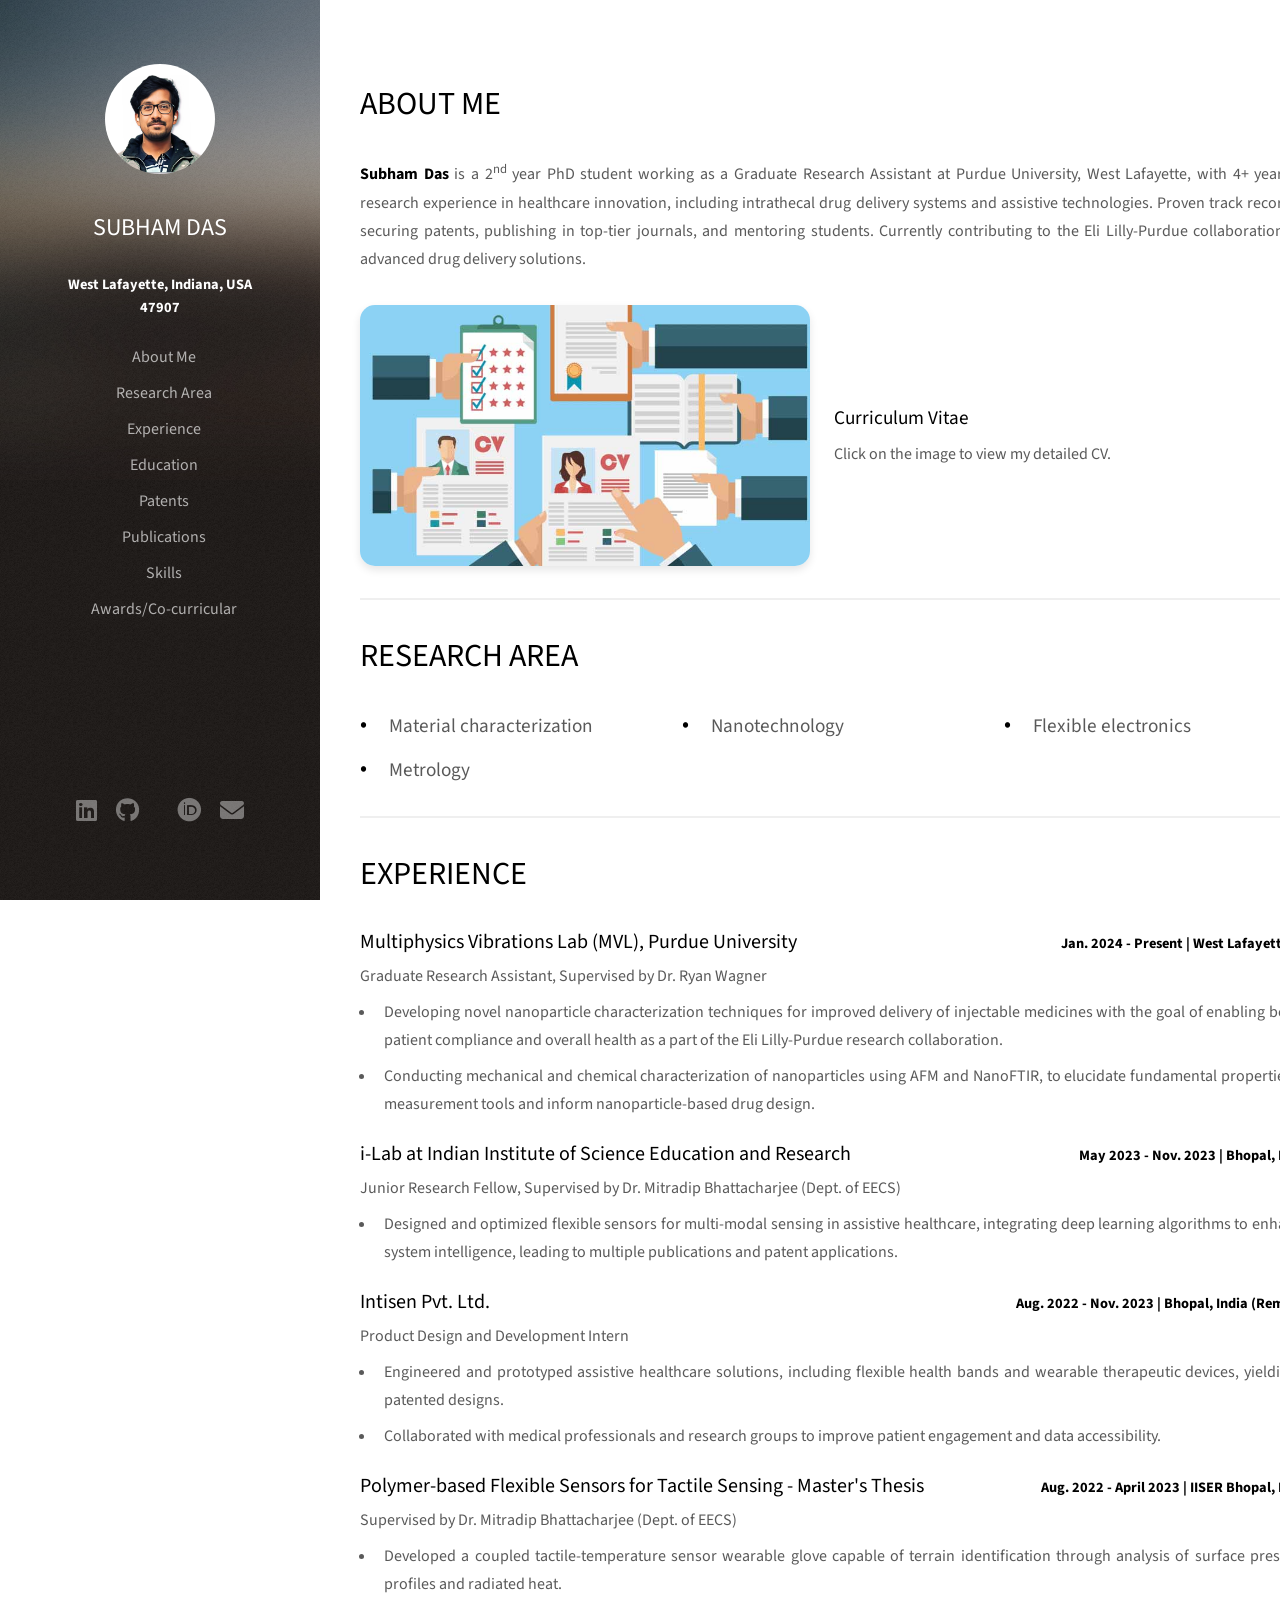
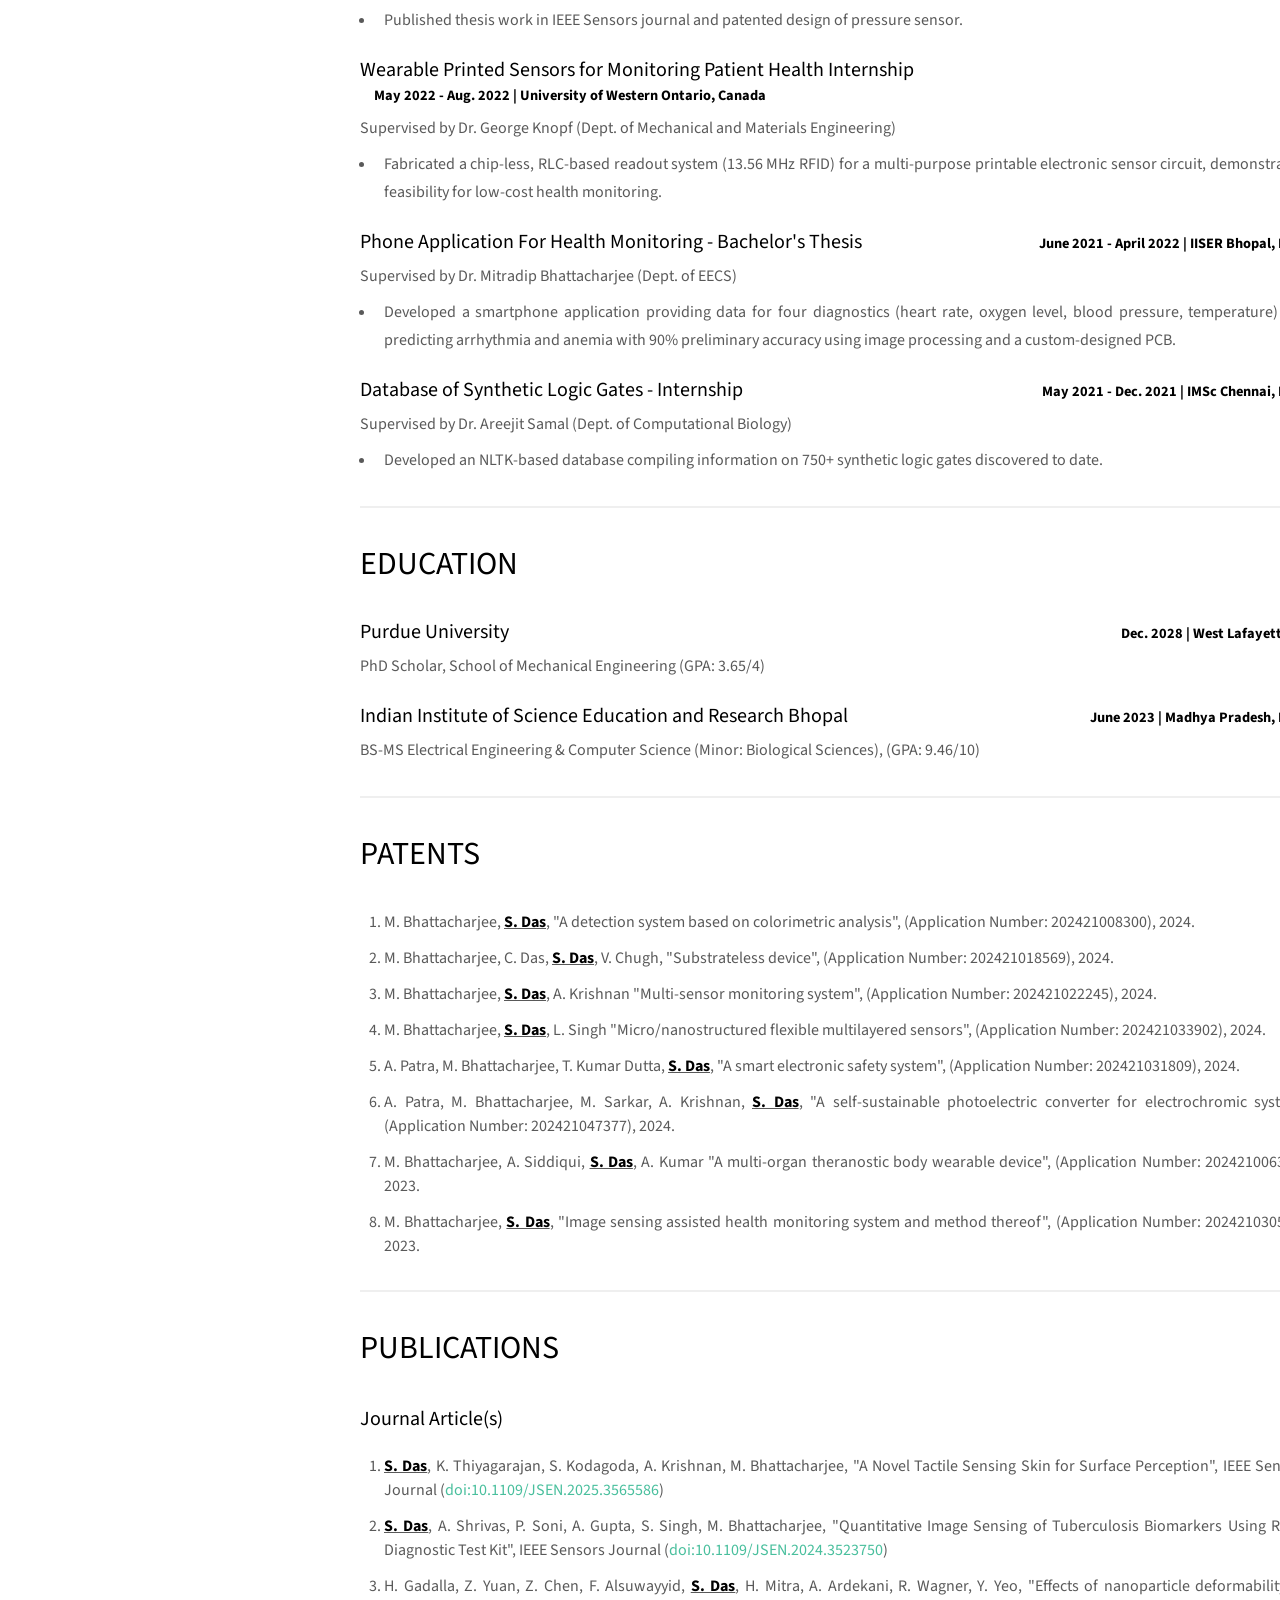
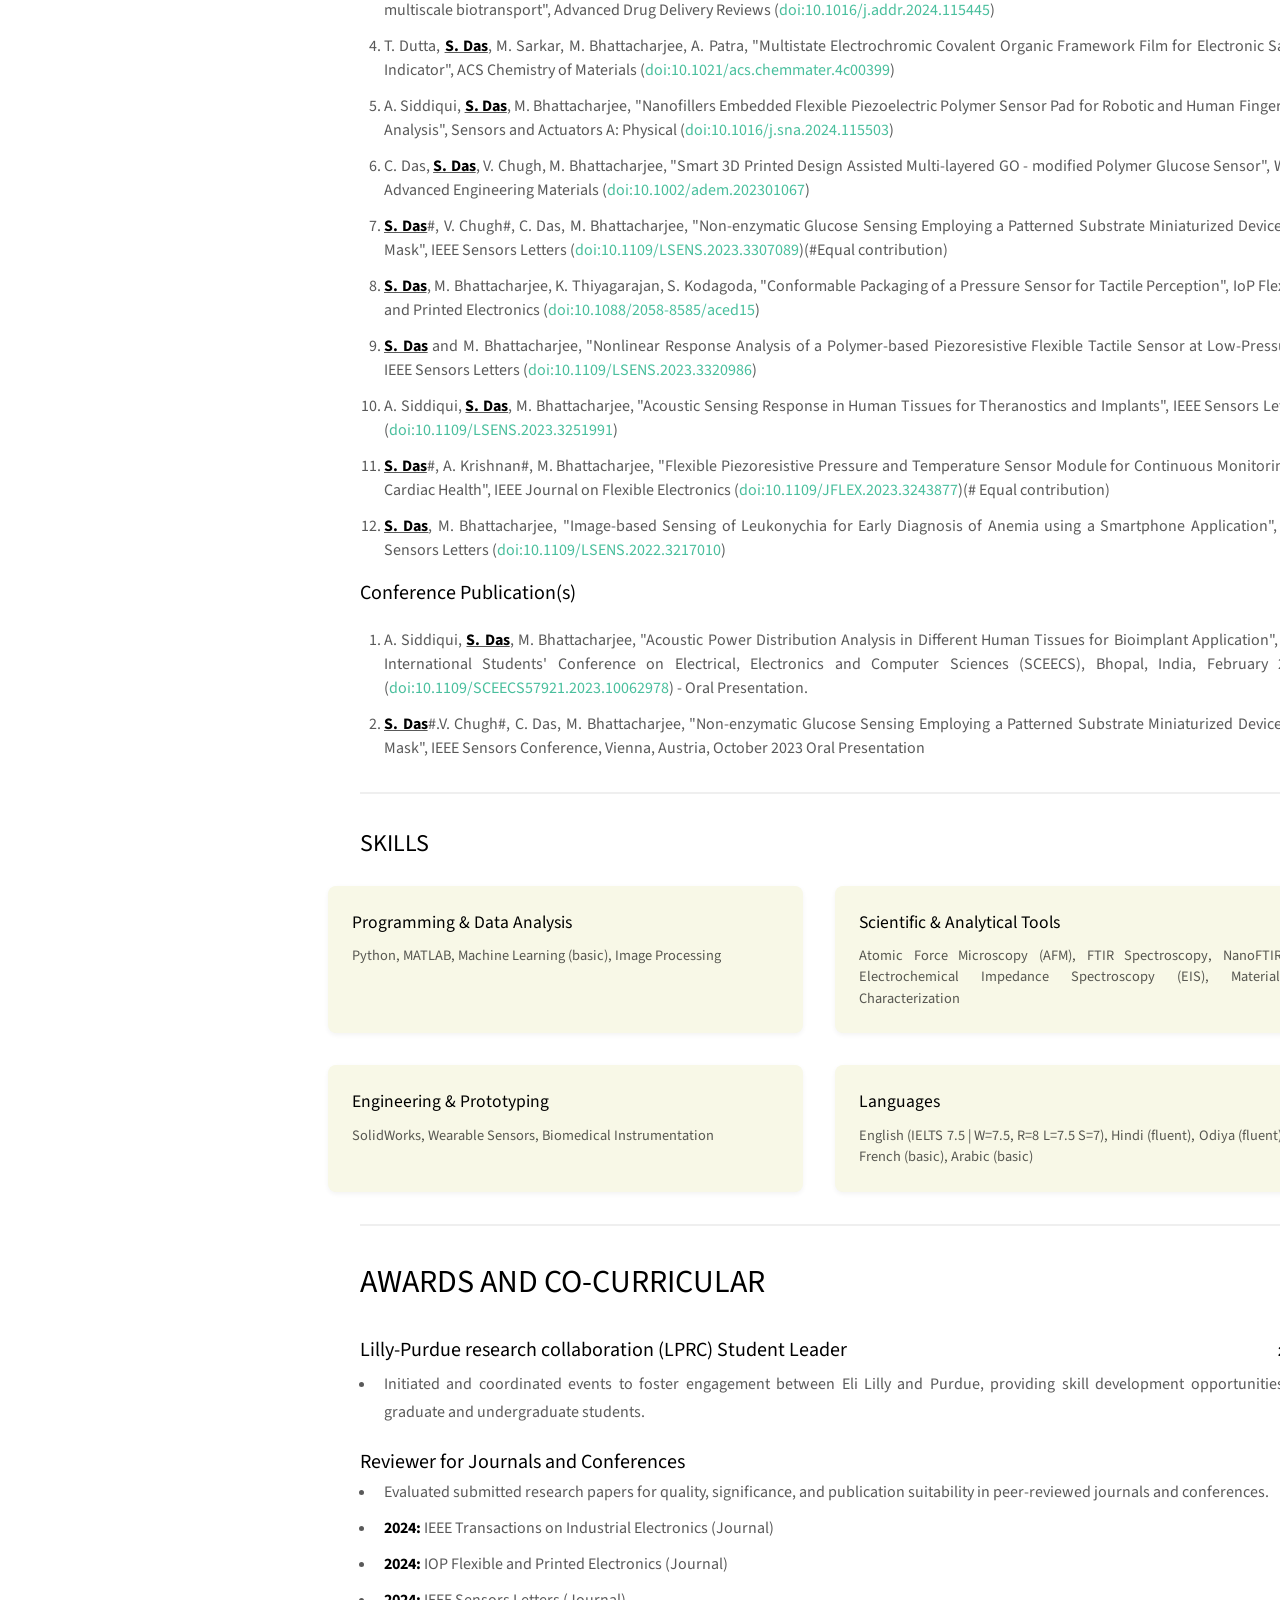
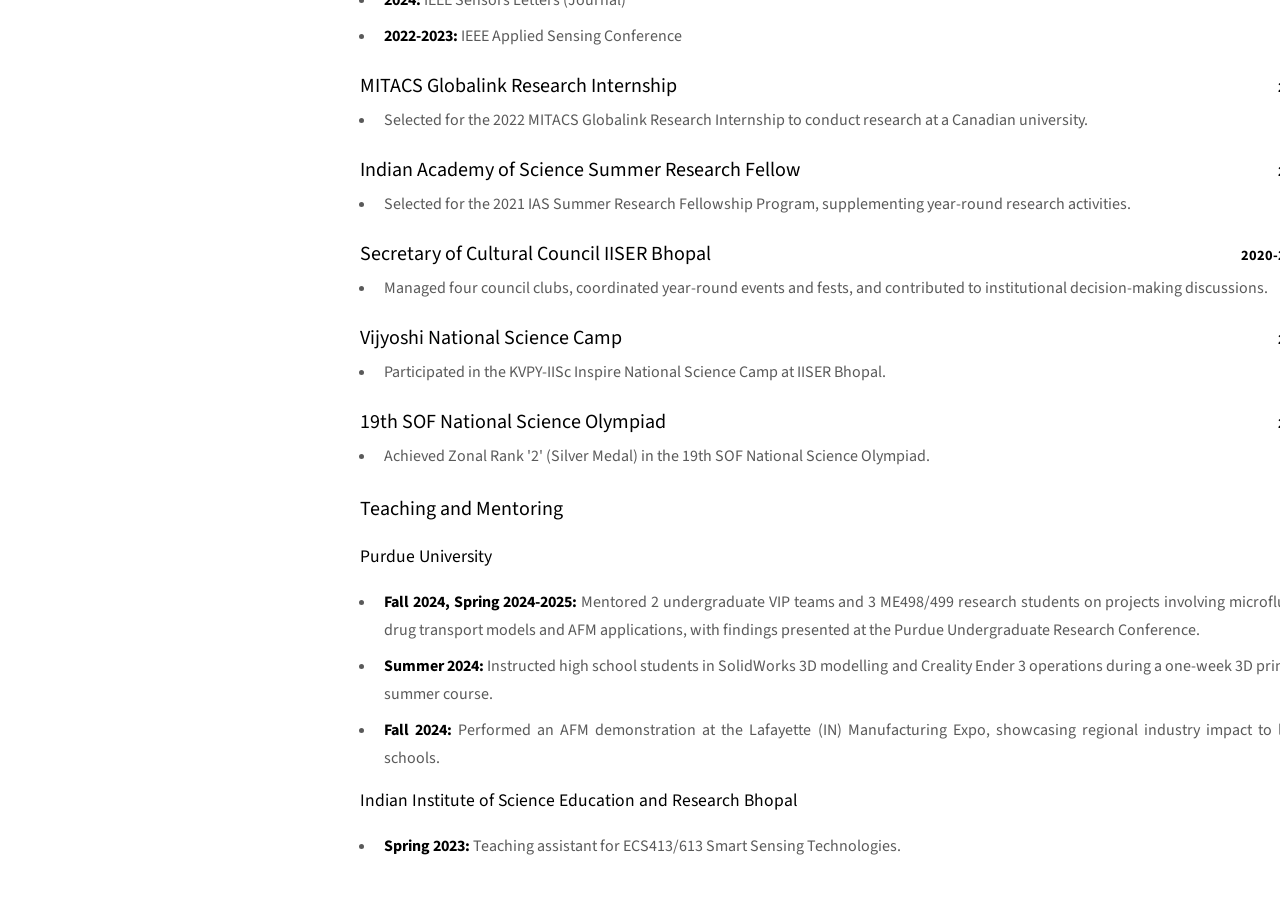
==== commit d9d630a0: "index.html" ====
--- a/index.html
+++ b/index.html
@@ -324,7 +324,7 @@
                 </ul>
                 <h4>Indian Institute of Science Education and Research Bhopal</h4>
                 <ul>
-                    <li>Spring 2023: Teaching assistant for ECS413/613 Smart Sensing Technologies.</li>
+                    <li><strong>Spring 2023: </strong>Teaching assistant for ECS413/613 Smart Sensing Technologies.</li>
                 </ul>
             </div>
         </section>
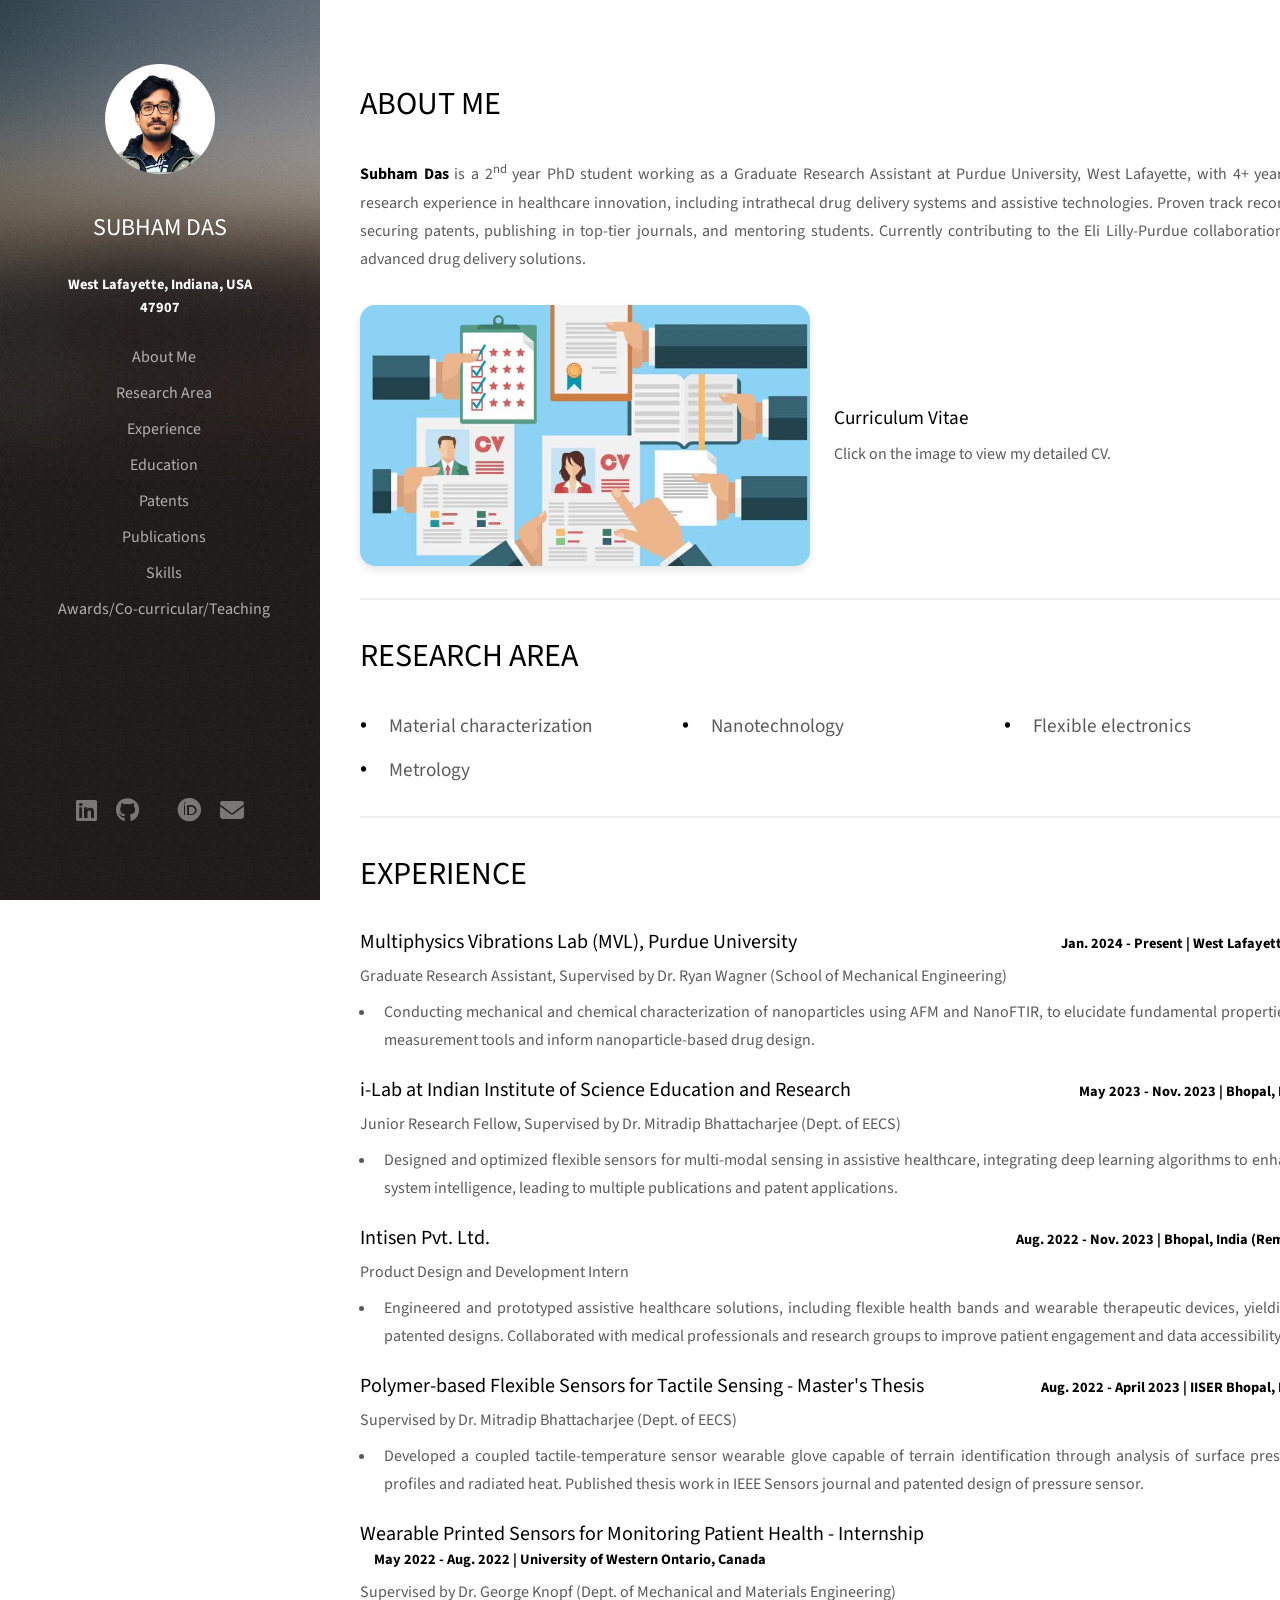
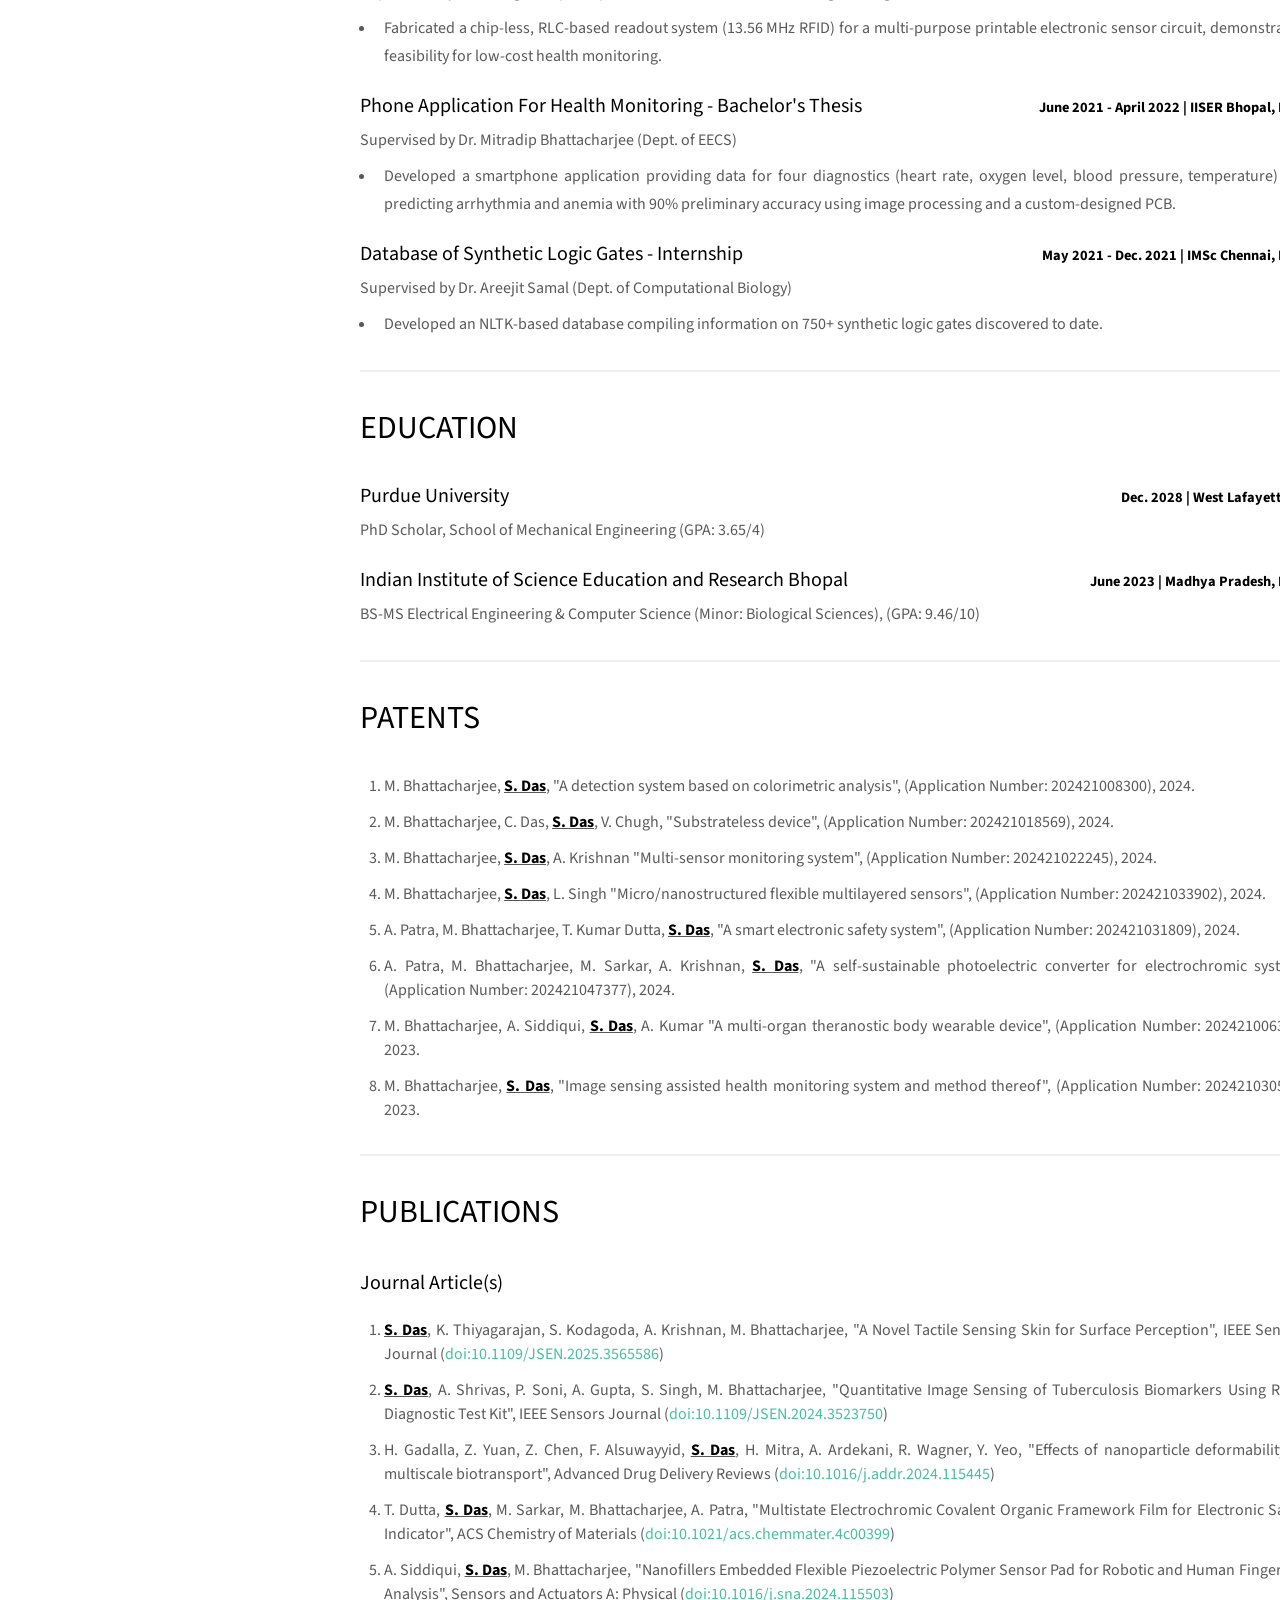
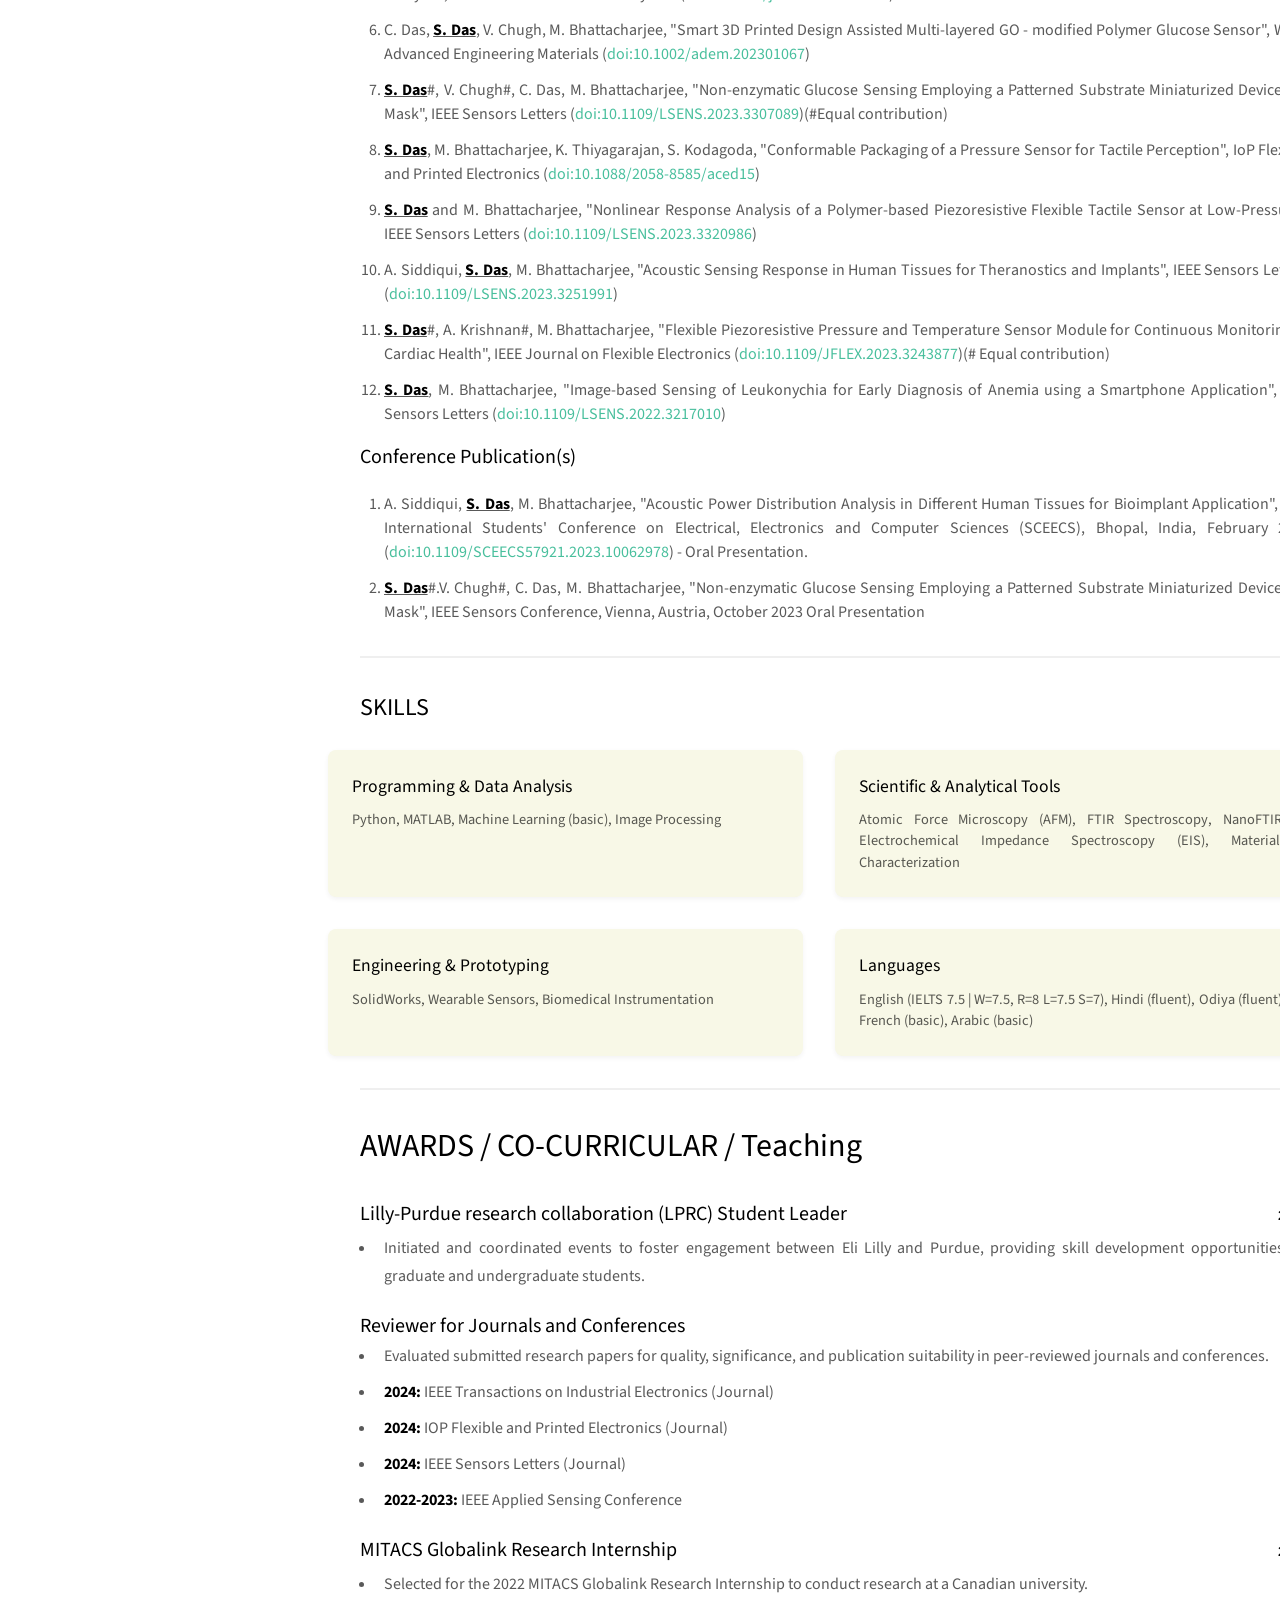
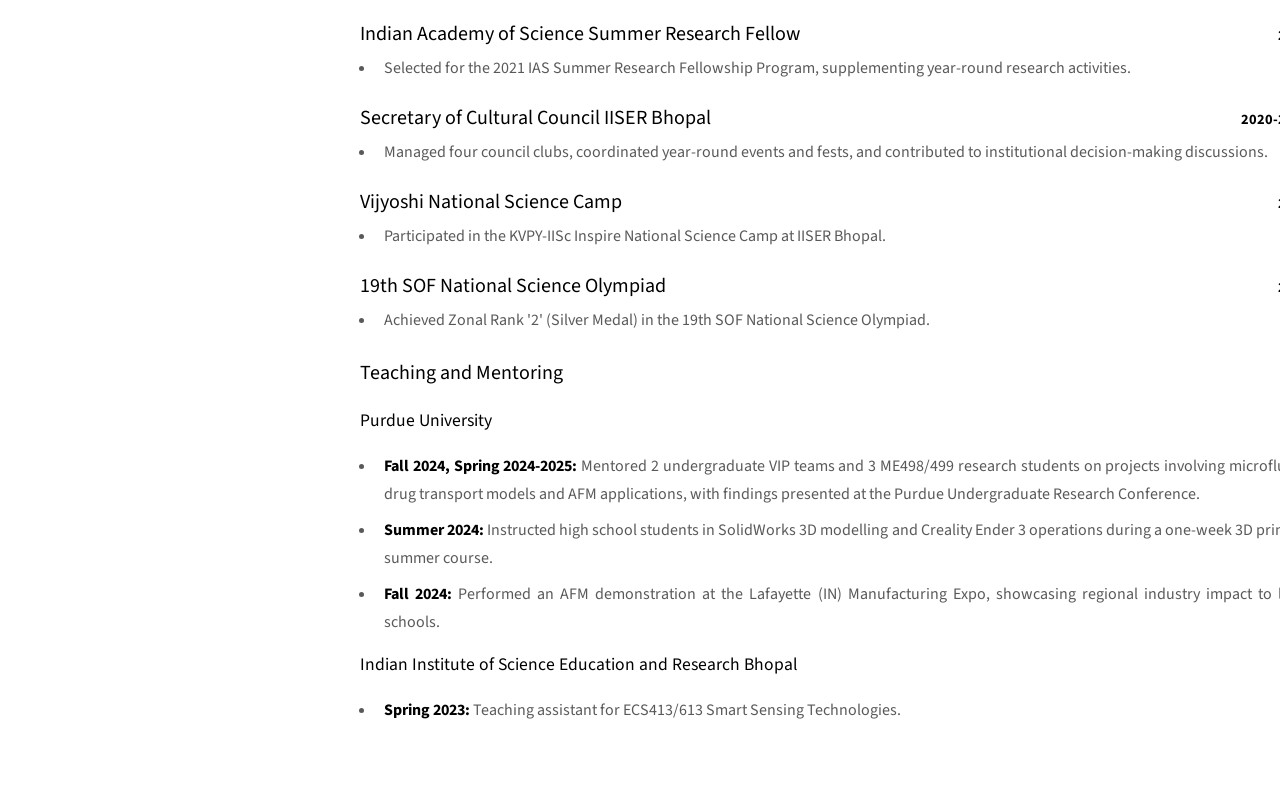
==== commit 898a0b62: "index.html" ====
--- a/index.html
+++ b/index.html
@@ -31,7 +31,7 @@
                     <li><a href="#patent">Patents</a></li>
                     <li><a href="#pub">Publications</a></li>
                     <li><a href="#skill">Skills</a></li>
-                    <li><a href="#award">Awards/Co-curricular</a></li>
+                    <li><a href="#award">Awards/Co-curricular/Teaching</a></li>
                 </ul>
             </nav>
         </div>
@@ -76,9 +76,8 @@
                     <h3>Multiphysics Vibrations Lab (MVL), Purdue University</h3>
                     <span class="item-meta"><strong>Jan. 2024 - Present | West Lafayette, IN </strong></span>
                 </div>
-                <p class="job-title">Graduate Research Assistant, Supervised by Dr. Ryan Wagner</p>
-                <ul>
-                    <li>Developing novel nanoparticle characterization techniques for improved delivery of injectable medicines with the goal of enabling better patient compliance and overall health as a part of the Eli Lilly-Purdue research collaboration.</li>
+                <p class="job-title">Graduate Research Assistant, Supervised by Dr. Ryan Wagner (School of Mechanical Engineering)</p>
+                <ul>
                     <li>Conducting mechanical and chemical characterization of nanoparticles using AFM and NanoFTIR, to elucidate fundamental properties of measurement tools and inform nanoparticle-based drug design.</li>
                 </ul>
             </div>
@@ -101,8 +100,8 @@
                 </div>
                 <p class="job-title">Product Design and Development Intern</p>
                 <ul>
-                    <li>Engineered and prototyped assistive healthcare solutions, including flexible health bands and wearable therapeutic devices, yielding 4 patented designs.</li>
-                    <li>Collaborated with medical professionals and research groups to improve patient engagement and data accessibility.</li>
+                    <li>Engineered and prototyped assistive healthcare solutions, including flexible health bands and wearable therapeutic devices, yielding 4 patented designs. Collaborated with medical professionals and research groups to improve patient engagement and data accessibility.</li>
+                    
                 </ul>
             </div>
 
@@ -113,14 +112,13 @@
                 </div>
                 <p class="job-title">Supervised by Dr. Mitradip Bhattacharjee (Dept. of EECS)</p>
                 <ul>
-                    <li>Developed a coupled tactile-temperature sensor wearable glove capable of terrain identification through analysis of surface pressure profiles and radiated heat.</li>
-                    <li>Published thesis work in IEEE Sensors journal and patented design of pressure sensor.</li>
-                </ul>
-            </div>
-
-            <div class="experience-item">
-                <div class="item-header">
-                    <h3>Wearable Printed Sensors for Monitoring Patient Health Internship</h3>
+                    <li>Developed a coupled tactile-temperature sensor wearable glove capable of terrain identification through analysis of surface pressure profiles and radiated heat. Published thesis work in IEEE Sensors journal and patented design of pressure sensor.</li>
+                </ul>
+            </div>
+
+            <div class="experience-item">
+                <div class="item-header">
+                    <h3>Wearable Printed Sensors for Monitoring Patient Health - Internship</h3>
                     <span class="item-meta"><strong>May 2022 - Aug. 2022 | University of Western Ontario, Canada</strong></span>
                 </div>
                 <p class="job-title">Supervised by Dr. George Knopf (Dept. of Mechanical and Materials Engineering)</p>
@@ -239,7 +237,7 @@
         
         <section id="award">
             <header class="major">
-                <h2>AWARDS AND CO-CURRICULAR</h2>
+                <h2>AWARDS / CO-CURRICULAR / Teaching</h2>
             </header>
             <div class="award-item">
                 <div class="item-header">
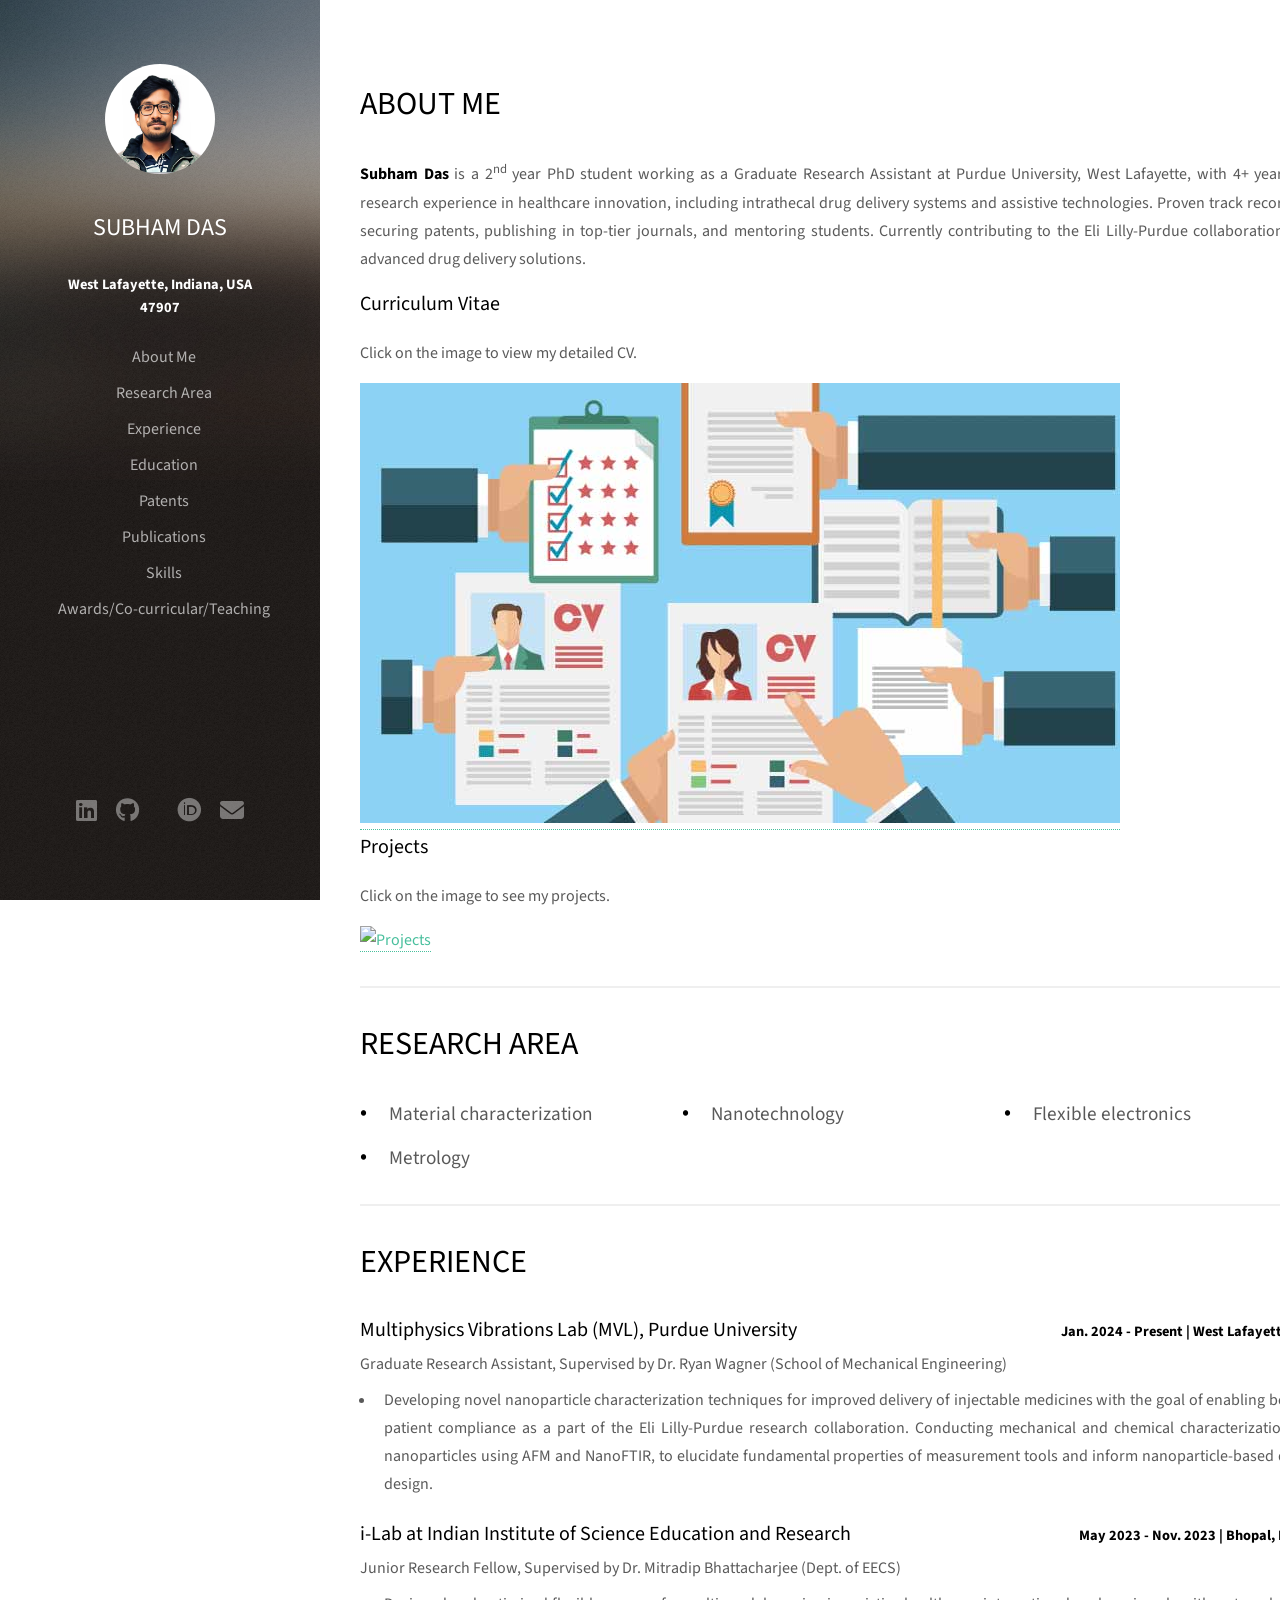
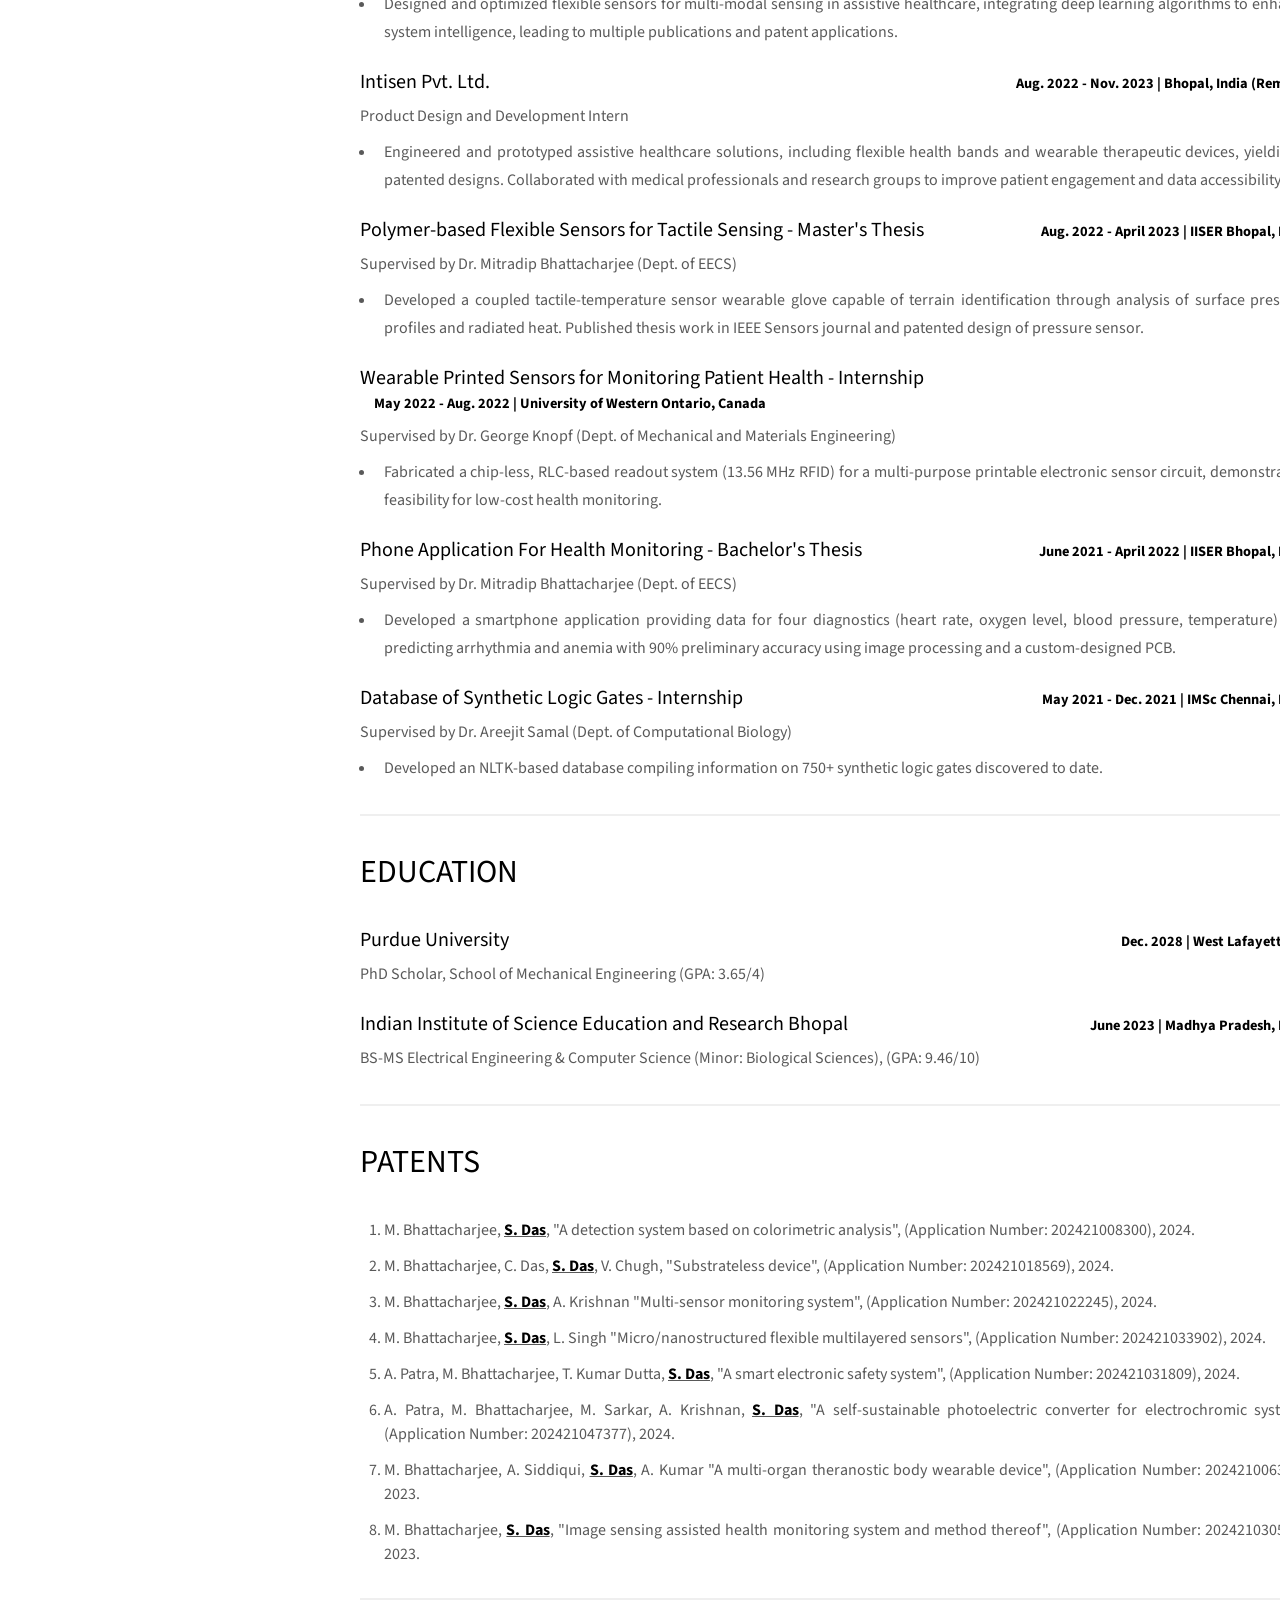
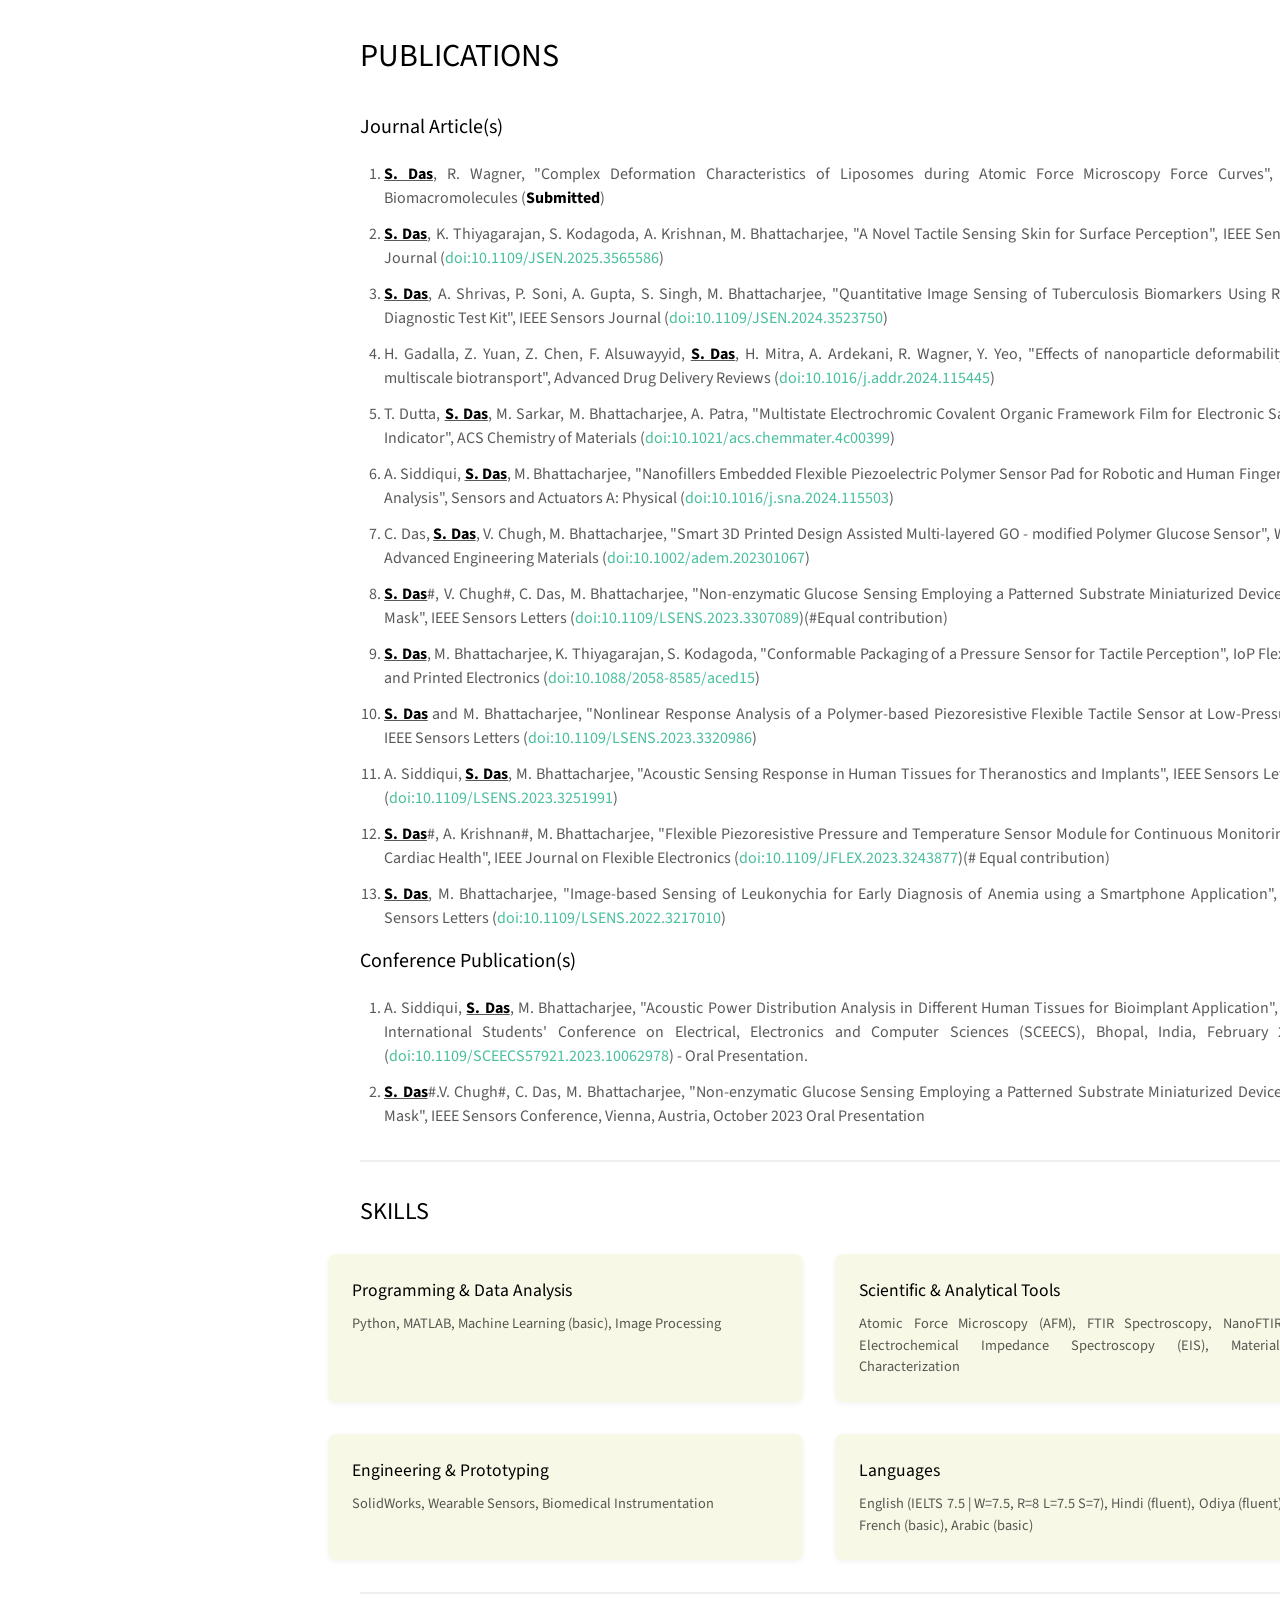
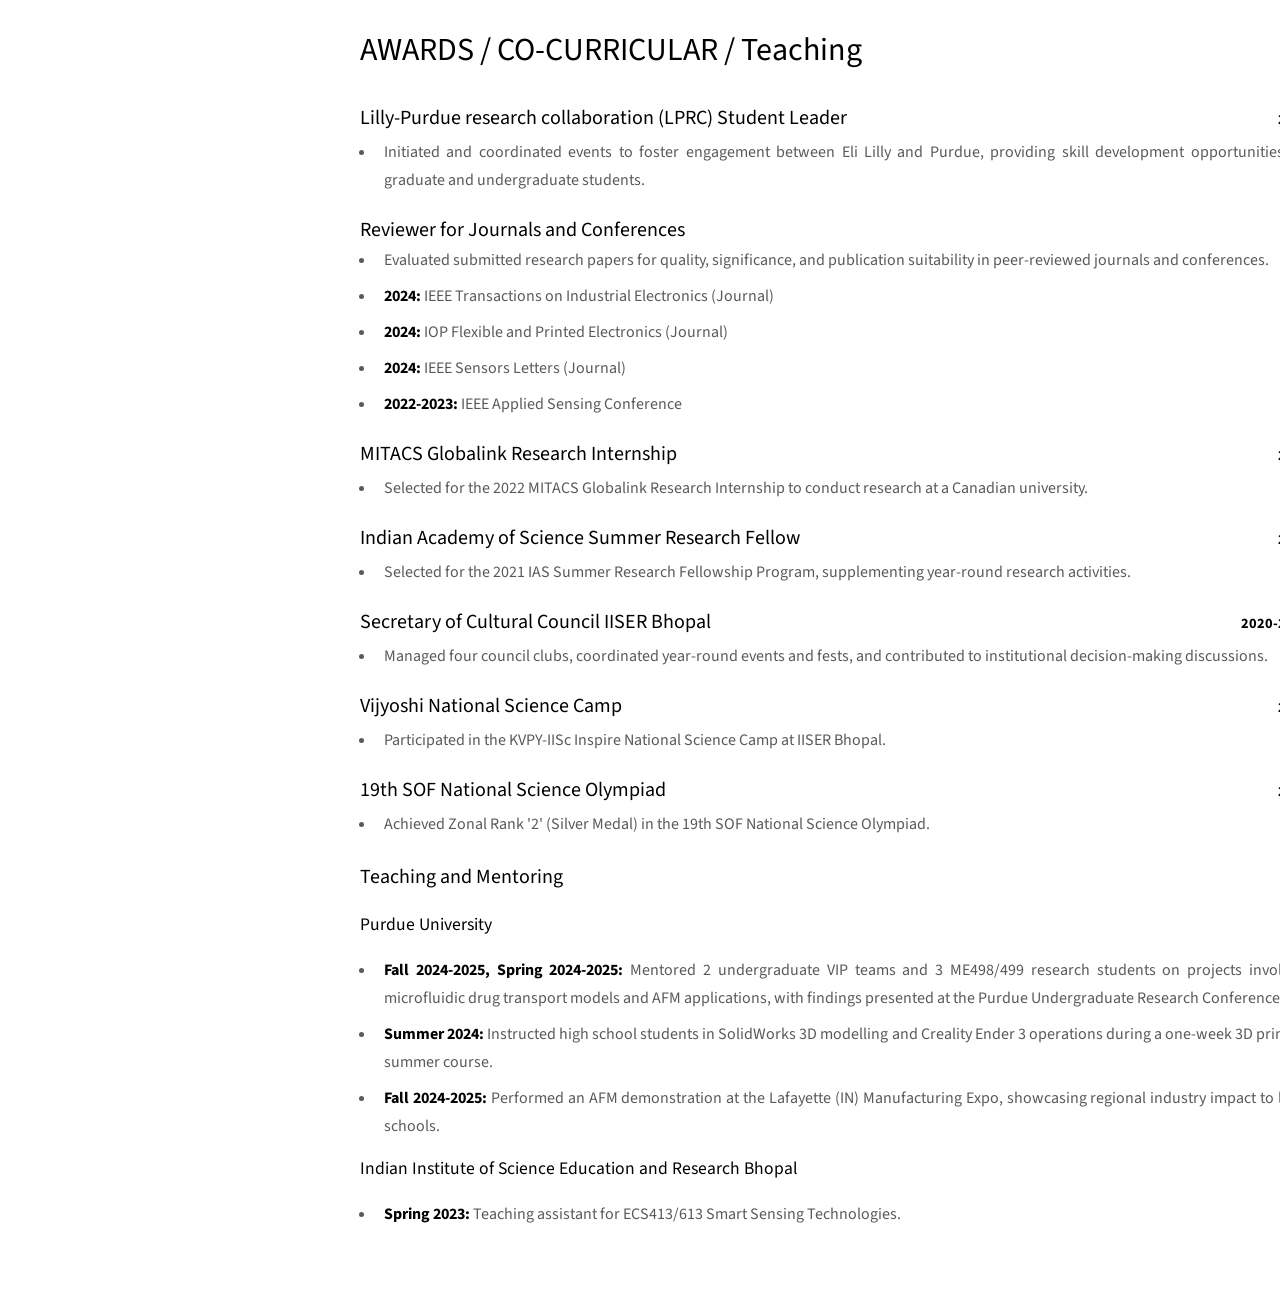
==== commit dc80db45: "Update index.html" ====
--- a/index.html
+++ b/index.html
@@ -44,14 +44,27 @@
                 <h2>ABOUT ME</h2>
             </header>
             <p><b>Subham Das</b> is a 2<sup>nd</sup> year PhD student working as a Graduate Research Assistant at Purdue University, West Lafayette, with 4+ years of research experience in healthcare innovation, including intrathecal drug delivery systems and assistive technologies. Proven track record of securing patents, publishing in top-tier journals, and mentoring students. Currently contributing to the Eli Lilly-Purdue collaboration for advanced drug delivery solutions.</p>
-            <div class="cv-section-container">
-                <a href="https://drive.google.com/file/d/13tw0VPf_9Xz6GKINUrI7kXk7ZeEYaeny/view?usp=drive_link" target="_blank" class="cv-image-link">
-                <img src="images/cv.jpg" alt="Curriculum Vitae" class="cv-thumbnail">
-                </a>
-            <div class="cv-text-content">
-                <h3>Curriculum Vitae</h3>
-                <p>Click on the image to view my detailed CV.</p>
-            </div>
+            
+            <div class="about-images-container">
+                <div class="about-item">
+                    <div class="about-text-content">
+                        <h3>Curriculum Vitae</h3>
+                        <p>Click on the image to view my detailed CV.</p>
+                    </div>
+                    <a href="https://drive.google.com/file/d/13tw0VPf_9Xz6GKINUrI7kXk7ZeEYaeny/view?usp=drive_link" target="_blank" class="image-link">
+                        <img src="images/cv.jpg" alt="Curriculum Vitae" class="thumbnail">
+                    </a>
+                </div>
+                
+                <div class="about-item">
+                    <div class="about-text-content">
+                        <h3>Projects</h3>
+                        <p>Click on the image to see my projects.</p>
+                    </div>
+                    <a href="portfolio/index.html" class="image-link">
+                        <img src="images/projects.png" alt="Projects" class="thumbnail">
+                    </a>
+                </div>
             </div>
         </section>
 
@@ -78,7 +91,8 @@
                 </div>
                 <p class="job-title">Graduate Research Assistant, Supervised by Dr. Ryan Wagner (School of Mechanical Engineering)</p>
                 <ul>
-                    <li>Conducting mechanical and chemical characterization of nanoparticles using AFM and NanoFTIR, to elucidate fundamental properties of measurement tools and inform nanoparticle-based drug design.</li>
+                    <li>Developing novel nanoparticle characterization techniques for improved delivery of injectable medicines
+with the goal of enabling better patient compliance as a part of the Eli Lilly-Purdue research collaboration. Conducting mechanical and chemical characterization of nanoparticles using AFM and NanoFTIR, to elucidate fundamental properties of measurement tools and inform nanoparticle-based drug design.</li>
                 </ul>
             </div>
 
@@ -192,6 +206,7 @@
             </header>
             <h3>Journal Article(s)</h3>
             <ol class="publication-list">
+                <li><u><strong>S. Das</strong></u>, R. Wagner, "Complex Deformation Characteristics of Liposomes during Atomic Force Microscopy Force Curves", ACS Biomacromolecules (<strong>Submitted</strong>)</li>
                 <li><u><strong>S. Das</strong></u>, K. Thiyagarajan, S. Kodagoda, A. Krishnan, M. Bhattacharjee, "A Novel Tactile Sensing Skin for Surface Perception", IEEE Sensors Journal (<a href="https://doi.org/10.1109/JSEN.2025.3565586" target="_blank">doi:10.1109/JSEN.2025.3565586</a>)</li>
                 <li><u><strong>S. Das</strong></u>, A. Shrivas, P. Soni, A. Gupta, S. Singh, M. Bhattacharjee, "Quantitative Image Sensing of Tuberculosis Biomarkers Using Rapid Diagnostic Test Kit", IEEE Sensors Journal (<a href="https://doi.org/10.1109/JSEN.2024.3523750" target="_blank">doi:10.1109/JSEN.2024.3523750</a>)</li>
                 <li>H. Gadalla, Z. Yuan, Z. Chen, F. Alsuwayyid, <u><strong>S. Das</strong></u>, H. Mitra, A. Ardekani, R. Wagner, Y. Yeo, "Effects of nanoparticle deformability on multiscale biotransport", Advanced Drug Delivery Reviews (<a href="https://doi.org/10.1016/j.addr.2024.115445" target="_blank">doi:10.1016/j.addr.2024.115445</a>)</li>
@@ -316,9 +331,9 @@
                 <h3>Teaching and Mentoring</h3>
                 <h4>Purdue University</h4>
                 <ul>
-                    <li><strong>Fall 2024, Spring 2024-2025: </strong>Mentored 2 undergraduate VIP teams and 3 ME498/499 research students on projects involving microfluidic drug transport models and AFM applications, with findings presented at the Purdue Undergraduate Research Conference.</li>
+                    <li><strong>Fall 2024-2025, Spring 2024-2025: </strong>Mentored 2 undergraduate VIP teams and 3 ME498/499 research students on projects involving microfluidic drug transport models and AFM applications, with findings presented at the Purdue Undergraduate Research Conference.</li>
                     <li><strong>Summer 2024: </strong>Instructed high school students in SolidWorks 3D modelling and Creality Ender 3 operations during a one-week 3D printing summer course.</li>
-                    <li><strong>Fall 2024: </strong>Performed an AFM demonstration at the Lafayette (IN) Manufacturing Expo, showcasing regional industry impact to local schools.</li>
+                    <li><strong>Fall 2024-2025: </strong>Performed an AFM demonstration at the Lafayette (IN) Manufacturing Expo, showcasing regional industry impact to local schools.</li>
                 </ul>
                 <h4>Indian Institute of Science Education and Research Bhopal</h4>
                 <ul>
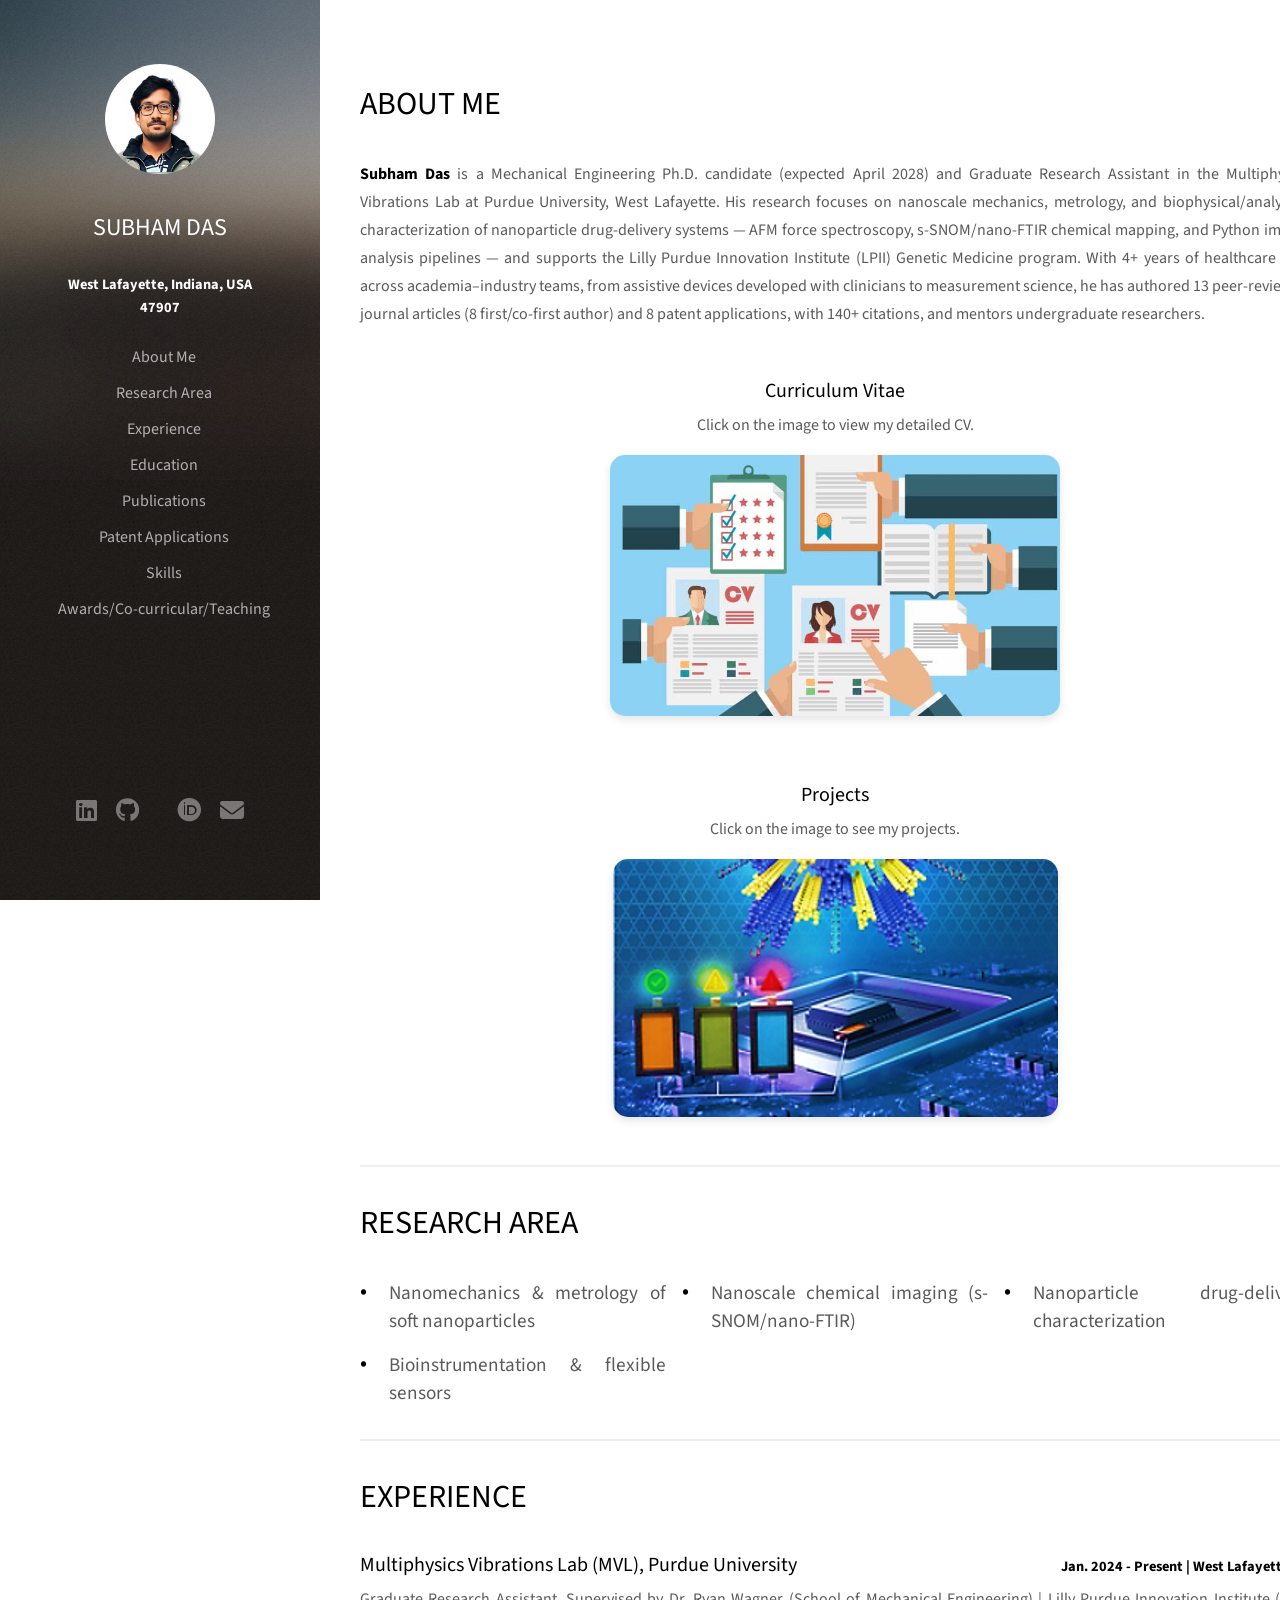
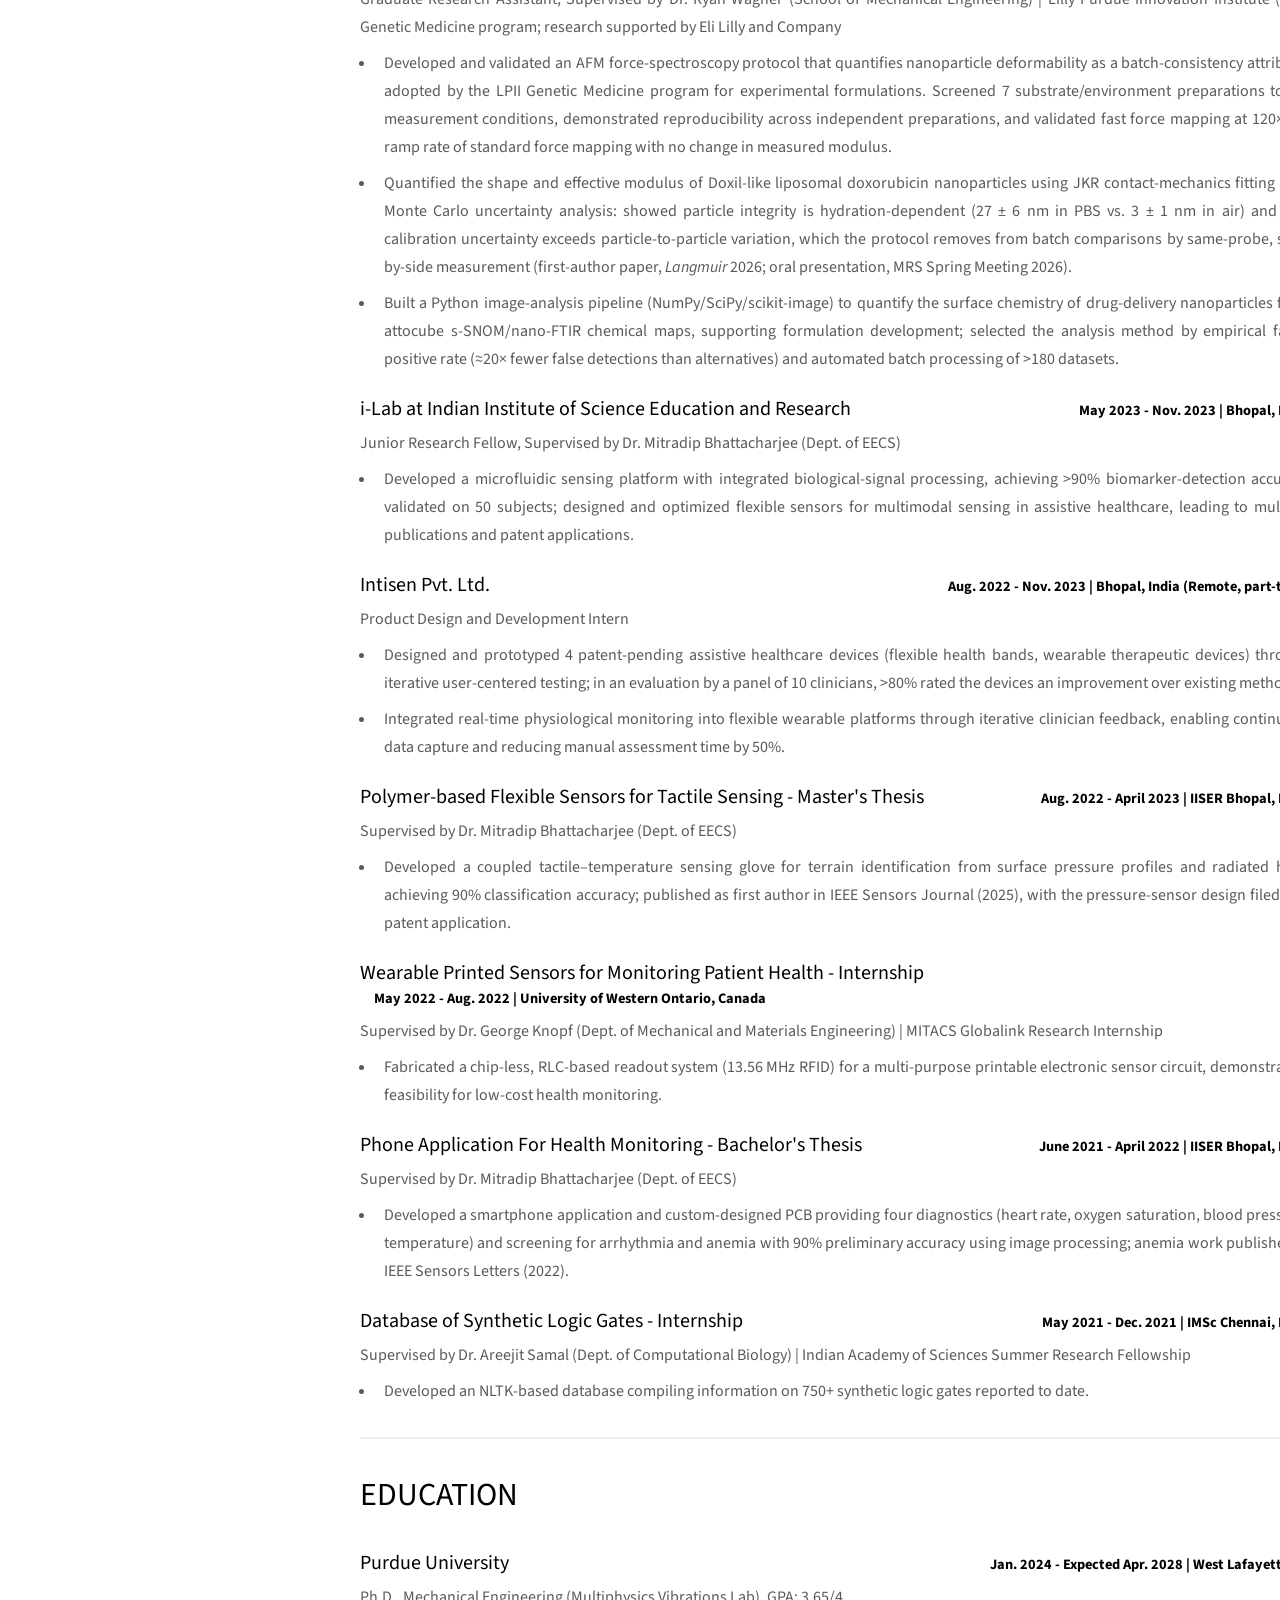
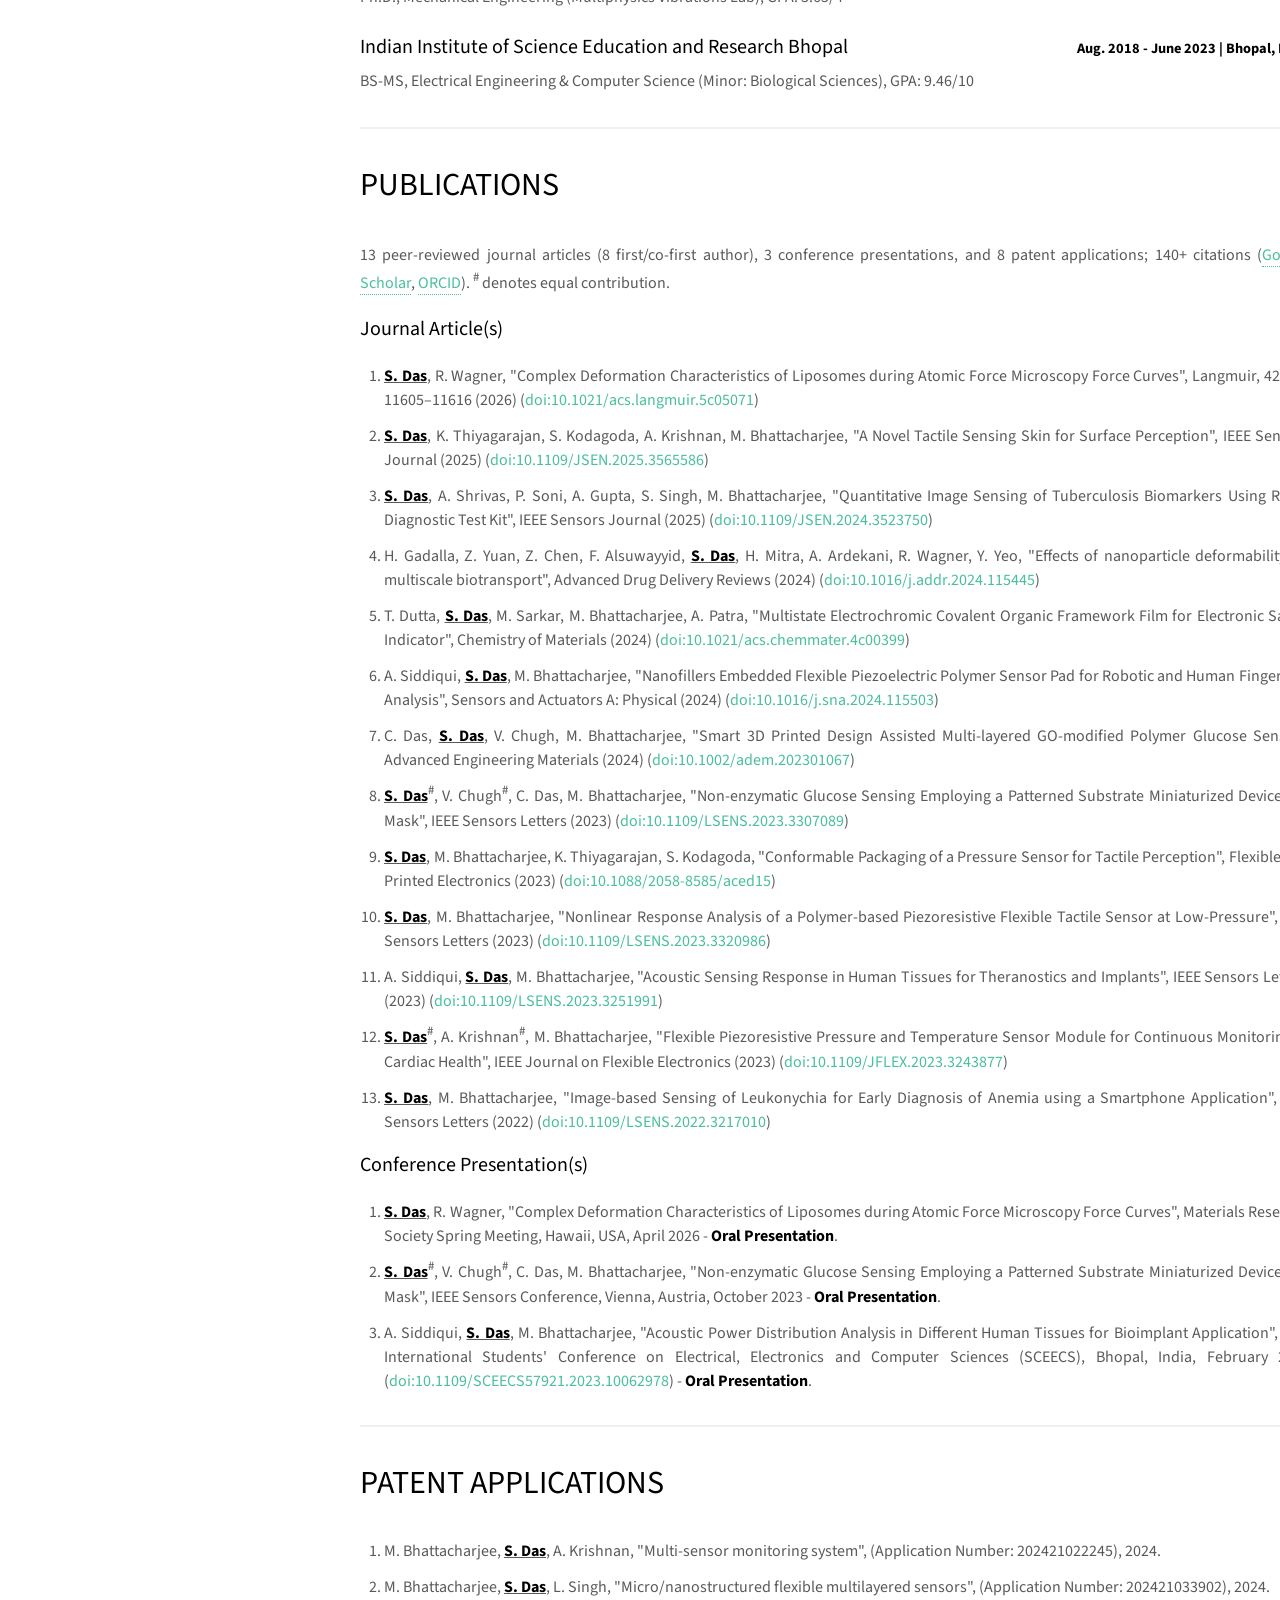
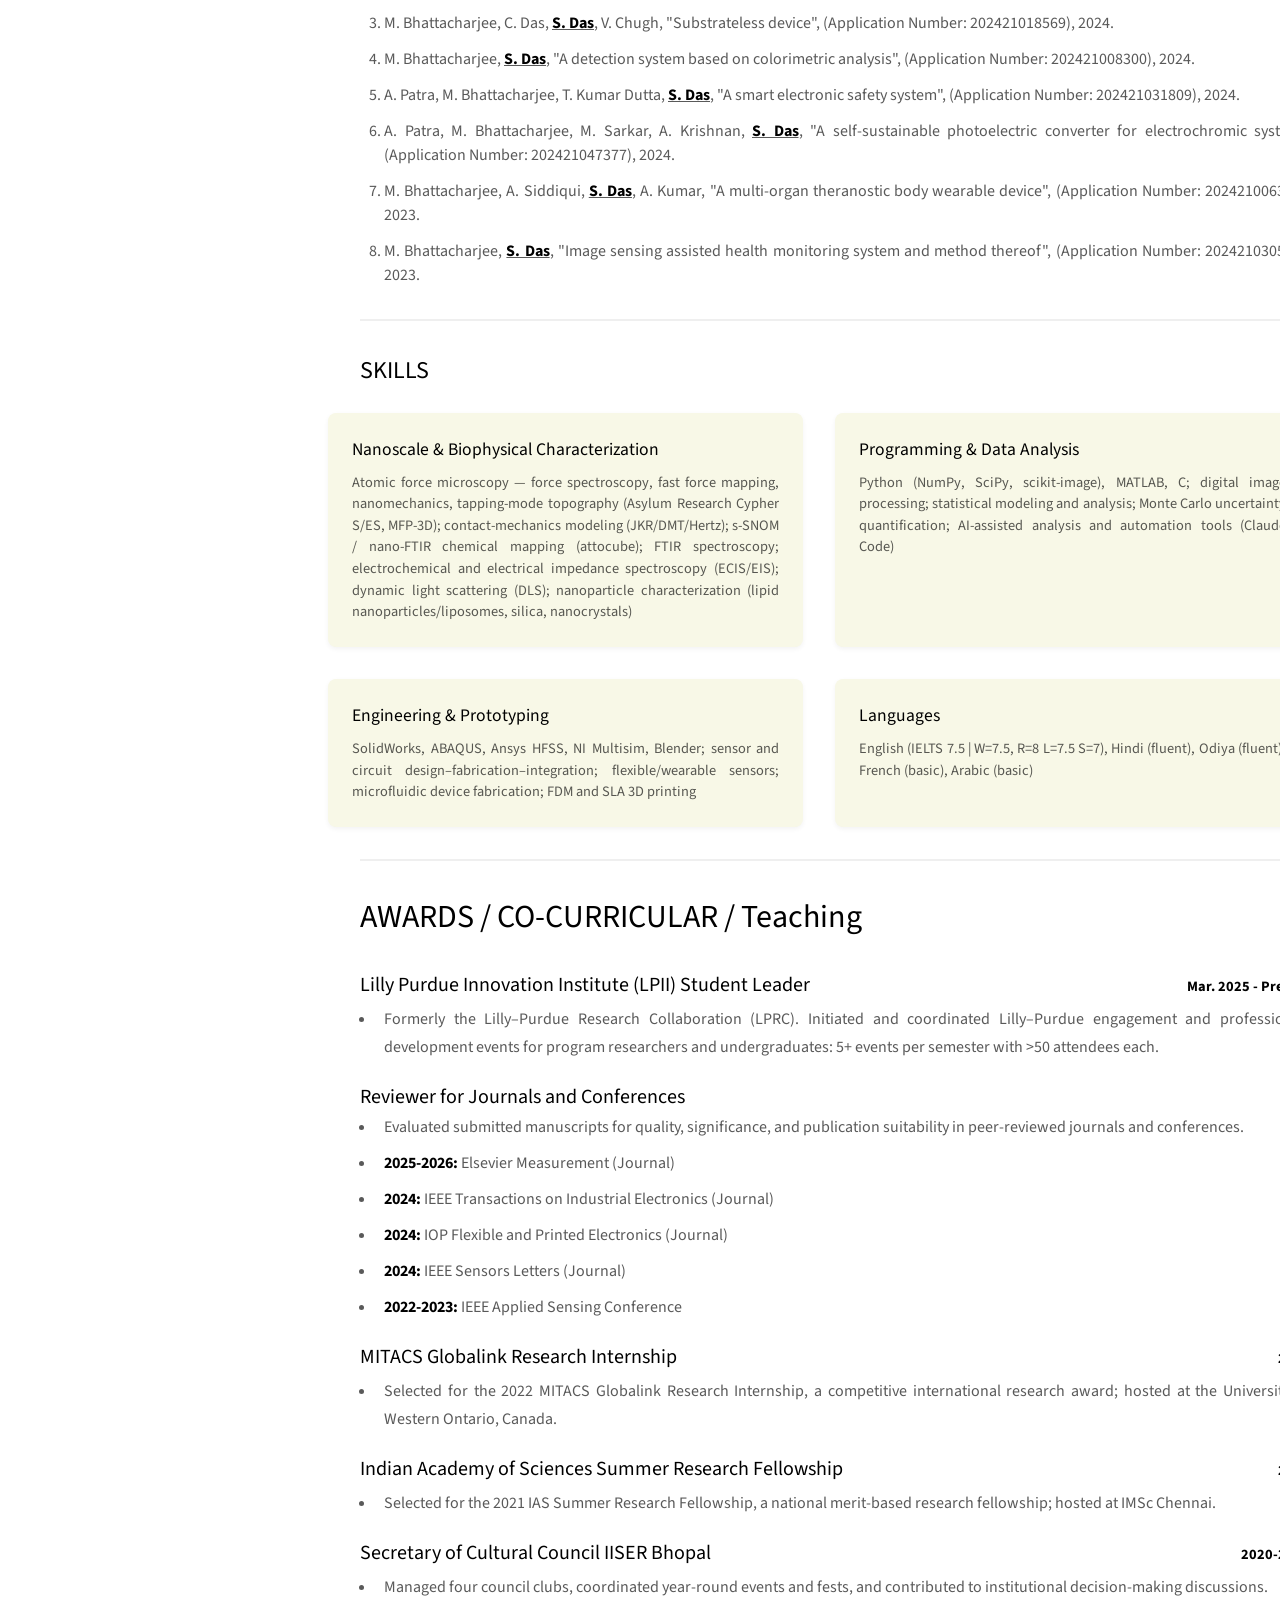
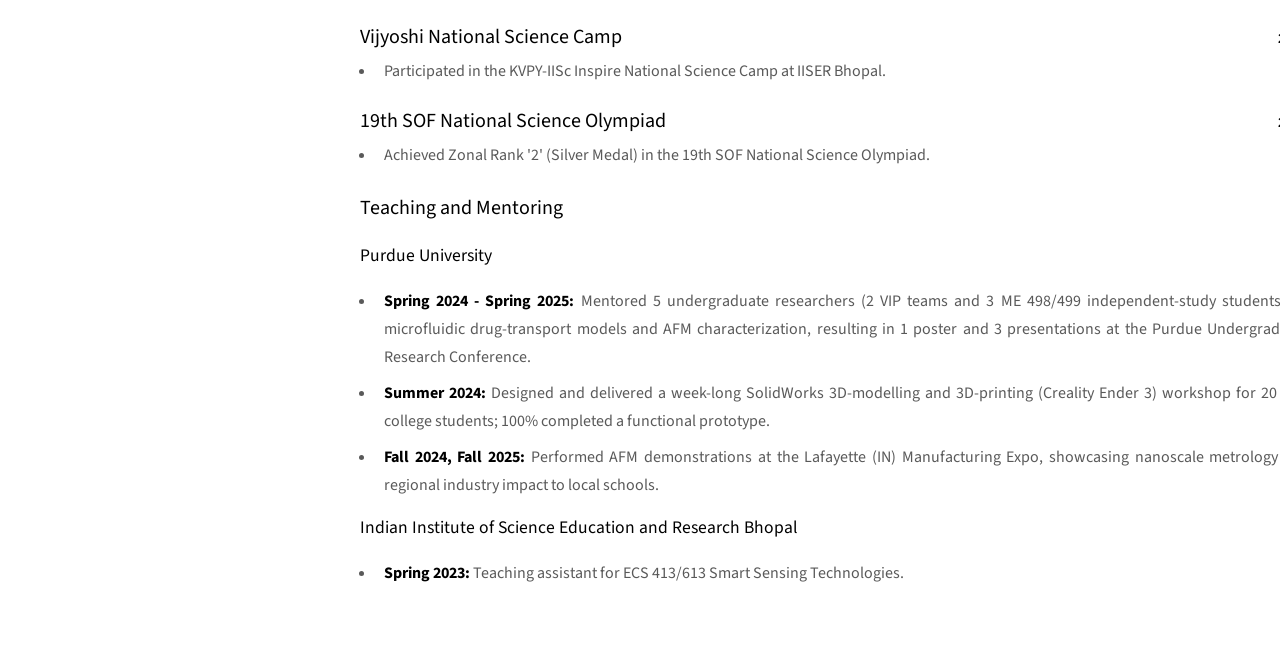
==== commit f5c86126: "Update print statement from 'Hello' to 'Goodbye'" ====
--- a/index.html
+++ b/index.html
@@ -5,6 +5,7 @@
     <title>Subham Das</title>
     <meta charset="utf-8" />
     <meta name="viewport" content="width=device-width, initial-scale=1, user-scalable=no" />
+    <meta name="description" content="Subham Das — Mechanical Engineering Ph.D. candidate at Purdue University working on nanoscale mechanics, metrology, and characterization of nanoparticle drug-delivery systems." />
     <link rel="stylesheet" href="assets/css/main.css" />
     <link rel="icon" type="image/svg+xml" href="images/tab_icon.svg">
     <link rel="stylesheet" href="https://cdnjs.cloudflare.com/ajax/libs/font-awesome/6.5.2/css/all.min.css" xintegrity="sha512-SnH5WK+bZxgPHs44uWIX+LLJAJ9/2PkPKZ5QiAj6Ta86w+fsb2TkcmfRyVX3pBnMFcV7oQPJkl9QevSCWr3W6A==" crossorigin="anonymous" referrerpolicy="no-referrer" />
@@ -28,8 +29,8 @@
                     <li><a href="#research">Research Area</a></li>
                     <li><a href="#experience">Experience</a></li>
                     <li><a href="#education">Education</a></li>
-                    <li><a href="#patent">Patents</a></li>
                     <li><a href="#pub">Publications</a></li>
+                    <li><a href="#patent">Patent Applications</a></li>
                     <li><a href="#skill">Skills</a></li>
                     <li><a href="#award">Awards/Co-curricular/Teaching</a></li>
                 </ul>
@@ -43,7 +44,7 @@
             <header class="major">
                 <h2>ABOUT ME</h2>
             </header>
-            <p><b>Subham Das</b> is a 2<sup>nd</sup> year PhD student working as a Graduate Research Assistant at Purdue University, West Lafayette, with 4+ years of research experience in healthcare innovation, including intrathecal drug delivery systems and assistive technologies. Proven track record of securing patents, publishing in top-tier journals, and mentoring students. Currently contributing to the Eli Lilly-Purdue collaboration for advanced drug delivery solutions.</p>
+            <p><b>Subham Das</b> is a Mechanical Engineering Ph.D. candidate (expected April 2028) and Graduate Research Assistant in the Multiphysics Vibrations Lab at Purdue University, West Lafayette. His research focuses on nanoscale mechanics, metrology, and biophysical/analytical characterization of nanoparticle drug-delivery systems &mdash; AFM force spectroscopy, s-SNOM/nano-FTIR chemical mapping, and Python image-analysis pipelines &mdash; and supports the Lilly Purdue Innovation Institute (LPII) Genetic Medicine program. With 4+ years of healthcare R&amp;D across academia&ndash;industry teams, from assistive devices developed with clinicians to measurement science, he has authored 13 peer-reviewed journal articles (8 first/co-first author) and 8 patent applications, with 140+ citations, and mentors undergraduate researchers.</p>
             
             <div class="about-images-container">
                 <div class="about-item">
@@ -51,6 +52,7 @@
                         <h3>Curriculum Vitae</h3>
                         <p>Click on the image to view my detailed CV.</p>
                     </div>
+                    <!-- TODO: replace the Drive file with the new CV PDF (or update this link) -->
                     <a href="https://drive.google.com/file/d/13tw0VPf_9Xz6GKINUrI7kXk7ZeEYaeny/view?usp=drive_link" target="_blank" class="image-link">
                         <img src="images/cv.jpg" alt="Curriculum Vitae" class="thumbnail">
                     </a>
@@ -73,10 +75,10 @@
                 <h2>RESEARCH AREA</h2>
             </header>
             <ul class="research-grid">
-                <li>Material characterization</li>
-                <li>Nanotechnology</li>
-                <li>Flexible electronics</li>
-                <li>Metrology</li>
+                <li>Nanomechanics &amp; metrology of soft nanoparticles</li>
+                <li>Nanoscale chemical imaging (s-SNOM/nano-FTIR)</li>
+                <li>Nanoparticle drug-delivery characterization</li>
+                <li>Bioinstrumentation &amp; flexible sensors</li>
             </ul>
         </section>
 
@@ -89,10 +91,11 @@
                     <h3>Multiphysics Vibrations Lab (MVL), Purdue University</h3>
                     <span class="item-meta"><strong>Jan. 2024 - Present | West Lafayette, IN </strong></span>
                 </div>
-                <p class="job-title">Graduate Research Assistant, Supervised by Dr. Ryan Wagner (School of Mechanical Engineering)</p>
-                <ul>
-                    <li>Developing novel nanoparticle characterization techniques for improved delivery of injectable medicines
-with the goal of enabling better patient compliance as a part of the Eli Lilly-Purdue research collaboration. Conducting mechanical and chemical characterization of nanoparticles using AFM and NanoFTIR, to elucidate fundamental properties of measurement tools and inform nanoparticle-based drug design.</li>
+                <p class="job-title">Graduate Research Assistant, Supervised by Dr. Ryan Wagner (School of Mechanical Engineering) | Lilly Purdue Innovation Institute (LPII) Genetic Medicine program; research supported by Eli Lilly and Company</p>
+                <ul>
+                    <li>Developed and validated an AFM force-spectroscopy protocol that quantifies nanoparticle deformability as a batch-consistency attribute; adopted by the LPII Genetic Medicine program for experimental formulations. Screened 7 substrate/environment preparations to set measurement conditions, demonstrated reproducibility across independent preparations, and validated fast force mapping at 120&times; the ramp rate of standard force mapping with no change in measured modulus.</li>
+                    <li>Quantified the shape and effective modulus of Doxil-like liposomal doxorubicin nanoparticles using JKR contact-mechanics fitting with Monte Carlo uncertainty analysis: showed particle integrity is hydration-dependent (27 &plusmn; 6 nm in PBS vs. 3 &plusmn; 1 nm in air) and that calibration uncertainty exceeds particle-to-particle variation, which the protocol removes from batch comparisons by same-probe, side-by-side measurement (first-author paper, <em>Langmuir</em> 2026; oral presentation, MRS Spring Meeting 2026).</li>
+                    <li>Built a Python image-analysis pipeline (NumPy/SciPy/scikit-image) to quantify the surface chemistry of drug-delivery nanoparticles from attocube s-SNOM/nano-FTIR chemical maps, supporting formulation development; selected the analysis method by empirical false-positive rate (&asymp;20&times; fewer false detections than alternatives) and automated batch processing of &gt;180 datasets.</li>
                 </ul>
             </div>
 
@@ -103,19 +106,19 @@
                 </div>
                 <p class="job-title">Junior Research Fellow, Supervised by Dr. Mitradip Bhattacharjee (Dept. of EECS)</p>
                 <ul>
-                    <li>Designed and optimized flexible sensors for multi-modal sensing in assistive healthcare, integrating deep learning algorithms to enhance system intelligence, leading to multiple publications and patent applications.</li>
+                    <li>Developed a microfluidic sensing platform with integrated biological-signal processing, achieving &gt;90% biomarker-detection accuracy validated on 50 subjects; designed and optimized flexible sensors for multimodal sensing in assistive healthcare, leading to multiple publications and patent applications.</li>
                 </ul>
             </div>
 
             <div class="experience-item">
                 <div class="item-header">
                     <h3>Intisen Pvt. Ltd.</h3>
-                    <span class="item-meta"><strong>Aug. 2022 - Nov. 2023 | Bhopal, India (Remote)</strong></span>
+                    <span class="item-meta"><strong>Aug. 2022 - Nov. 2023 | Bhopal, India (Remote, part-time)</strong></span>
                 </div>
                 <p class="job-title">Product Design and Development Intern</p>
                 <ul>
-                    <li>Engineered and prototyped assistive healthcare solutions, including flexible health bands and wearable therapeutic devices, yielding 4 patented designs. Collaborated with medical professionals and research groups to improve patient engagement and data accessibility.</li>
-                    
+                    <li>Designed and prototyped 4 patent-pending assistive healthcare devices (flexible health bands, wearable therapeutic devices) through iterative user-centered testing; in an evaluation by a panel of 10 clinicians, &gt;80% rated the devices an improvement over existing methods.</li>
+                    <li>Integrated real-time physiological monitoring into flexible wearable platforms through iterative clinician feedback, enabling continuous data capture and reducing manual assessment time by 50%.</li>
                 </ul>
             </div>
 
@@ -126,7 +129,7 @@
                 </div>
                 <p class="job-title">Supervised by Dr. Mitradip Bhattacharjee (Dept. of EECS)</p>
                 <ul>
-                    <li>Developed a coupled tactile-temperature sensor wearable glove capable of terrain identification through analysis of surface pressure profiles and radiated heat. Published thesis work in IEEE Sensors journal and patented design of pressure sensor.</li>
+                    <li>Developed a coupled tactile&ndash;temperature sensing glove for terrain identification from surface pressure profiles and radiated heat, achieving 90% classification accuracy; published as first author in IEEE Sensors Journal (2025), with the pressure-sensor design filed as a patent application.</li>
                 </ul>
             </div>
 
@@ -135,7 +138,7 @@
                     <h3>Wearable Printed Sensors for Monitoring Patient Health - Internship</h3>
                     <span class="item-meta"><strong>May 2022 - Aug. 2022 | University of Western Ontario, Canada</strong></span>
                 </div>
-                <p class="job-title">Supervised by Dr. George Knopf (Dept. of Mechanical and Materials Engineering)</p>
+                <p class="job-title">Supervised by Dr. George Knopf (Dept. of Mechanical and Materials Engineering) | MITACS Globalink Research Internship</p>
                 <ul>
                     <li>Fabricated a chip-less, RLC-based readout system (13.56 MHz RFID) for a multi-purpose printable electronic sensor circuit, demonstrating feasibility for low-cost health monitoring.</li>
                 </ul>
@@ -148,7 +151,7 @@
                 </div>
                 <p class="job-title">Supervised by Dr. Mitradip Bhattacharjee (Dept. of EECS)</p>
                 <ul>
-                    <li>Developed a smartphone application providing data for four diagnostics (heart rate, oxygen level, blood pressure, temperature) and predicting arrhythmia and anemia with 90% preliminary accuracy using image processing and a custom-designed PCB.</li>
+                    <li>Developed a smartphone application and custom-designed PCB providing four diagnostics (heart rate, oxygen saturation, blood pressure, temperature) and screening for arrhythmia and anemia with 90% preliminary accuracy using image processing; anemia work published in IEEE Sensors Letters (2022).</li>
                 </ul>
             </div>
 
@@ -157,9 +160,9 @@
                     <h3>Database of Synthetic Logic Gates - Internship</h3>
                     <span class="item-meta"><strong>May 2021 - Dec. 2021 | IMSc Chennai, India</strong></span>
                 </div>
-                <p class="job-title">Supervised by Dr. Areejit Samal (Dept. of Computational Biology)</p>
-                <ul>
-                    <li>Developed an NLTK-based database compiling information on 750+ synthetic logic gates discovered to date.</li>
+                <p class="job-title">Supervised by Dr. Areejit Samal (Dept. of Computational Biology) | Indian Academy of Sciences Summer Research Fellowship</p>
+                <ul>
+                    <li>Developed an NLTK-based database compiling information on 750+ synthetic logic gates reported to date.</li>
                 </ul>
             </div>
         </section>
@@ -171,60 +174,62 @@
             <div class="education-item">
                 <div class="item-header">
                     <h3>Purdue University</h3>
-                    <span class="item-meta"><strong>Dec. 2028 | West Lafayette, IN</strong></span>
-                </div>
-                <p class="degree">PhD Scholar, School of Mechanical Engineering (GPA: 3.65/4)</p>
+                    <span class="item-meta"><strong>Jan. 2024 - Expected Apr. 2028 | West Lafayette, IN</strong></span>
+                </div>
+                <p class="degree">Ph.D., Mechanical Engineering (Multiphysics Vibrations Lab), GPA: 3.65/4</p>
             </div>
             <div class="education-item">
                 <div class="item-header">
                     <h3>Indian Institute of Science Education and Research Bhopal</h3>
-                    <span class="item-meta"><strong>June 2023 | Madhya Pradesh, India</strong></span>
-                </div>
-                <p class="degree">BS-MS Electrical Engineering & Computer Science (Minor: Biological Sciences), (GPA: 9.46/10)</p>
-            </div>
+                    <span class="item-meta"><strong>Aug. 2018 - June 2023 | Bhopal, India</strong></span>
+                </div>
+                <p class="degree">BS-MS, Electrical Engineering &amp; Computer Science (Minor: Biological Sciences), GPA: 9.46/10</p>
+            </div>
+        </section>
+
+        <section id="pub">
+            <header class="major">
+                <h2>PUBLICATIONS</h2>
+            </header>
+            <p>13 peer-reviewed journal articles (8 first/co-first author), 3 conference presentations, and 8 patent applications; 140+ citations (<a href="https://scholar.google.com/citations?user=hoQ5pN0AAAAJ&amp;hl=en" target="_blank">Google Scholar</a>, <a href="https://orcid.org/0000-0001-9819-3573" target="_blank">ORCID</a>). <sup>#</sup> denotes equal contribution.</p>
+            <h3>Journal Article(s)</h3>
+            <ol class="publication-list">
+                <li><u><strong>S. Das</strong></u>, R. Wagner, "Complex Deformation Characteristics of Liposomes during Atomic Force Microscopy Force Curves", Langmuir, 42(17), 11605&ndash;11616 (2026) (<a href="https://doi.org/10.1021/acs.langmuir.5c05071" target="_blank">doi:10.1021/acs.langmuir.5c05071</a>)</li>
+                <li><u><strong>S. Das</strong></u>, K. Thiyagarajan, S. Kodagoda, A. Krishnan, M. Bhattacharjee, "A Novel Tactile Sensing Skin for Surface Perception", IEEE Sensors Journal (2025) (<a href="https://doi.org/10.1109/JSEN.2025.3565586" target="_blank">doi:10.1109/JSEN.2025.3565586</a>)</li>
+                <li><u><strong>S. Das</strong></u>, A. Shrivas, P. Soni, A. Gupta, S. Singh, M. Bhattacharjee, "Quantitative Image Sensing of Tuberculosis Biomarkers Using Rapid Diagnostic Test Kit", IEEE Sensors Journal (2025) (<a href="https://doi.org/10.1109/JSEN.2024.3523750" target="_blank">doi:10.1109/JSEN.2024.3523750</a>)</li>
+                <li>H. Gadalla, Z. Yuan, Z. Chen, F. Alsuwayyid, <u><strong>S. Das</strong></u>, H. Mitra, A. Ardekani, R. Wagner, Y. Yeo, "Effects of nanoparticle deformability on multiscale biotransport", Advanced Drug Delivery Reviews (2024) (<a href="https://doi.org/10.1016/j.addr.2024.115445" target="_blank">doi:10.1016/j.addr.2024.115445</a>)</li>
+                <li>T. Dutta, <u><strong>S. Das</strong></u>, M. Sarkar, M. Bhattacharjee, A. Patra, "Multistate Electrochromic Covalent Organic Framework Film for Electronic Safety Indicator", Chemistry of Materials (2024) (<a href="https://doi.org/10.1021/acs.chemmater.4c00399" target="_blank">doi:10.1021/acs.chemmater.4c00399</a>)</li>
+                <li>A. Siddiqui, <u><strong>S. Das</strong></u>, M. Bhattacharjee, "Nanofillers Embedded Flexible Piezoelectric Polymer Sensor Pad for Robotic and Human Finger Tap Analysis", Sensors and Actuators A: Physical (2024) (<a href="https://doi.org/10.1016/j.sna.2024.115503" target="_blank">doi:10.1016/j.sna.2024.115503</a>)</li>
+                <li>C. Das, <u><strong>S. Das</strong></u>, V. Chugh, M. Bhattacharjee, "Smart 3D Printed Design Assisted Multi-layered GO-modified Polymer Glucose Sensor", Advanced Engineering Materials (2024) (<a href="https://doi.org/10.1002/adem.202301067" target="_blank">doi:10.1002/adem.202301067</a>)</li>
+                <li><u><strong>S. Das</strong></u><sup>#</sup>, V. Chugh<sup>#</sup>, C. Das, M. Bhattacharjee, "Non-enzymatic Glucose Sensing Employing a Patterned Substrate Miniaturized Device-on-Mask", IEEE Sensors Letters (2023) (<a href="https://doi.org/10.1109/LSENS.2023.3307089" target="_blank">doi:10.1109/LSENS.2023.3307089</a>)</li>
+                <li><u><strong>S. Das</strong></u>, M. Bhattacharjee, K. Thiyagarajan, S. Kodagoda, "Conformable Packaging of a Pressure Sensor for Tactile Perception", Flexible and Printed Electronics (2023) (<a href="https://doi.org/10.1088/2058-8585/aced15" target="_blank">doi:10.1088/2058-8585/aced15</a>)</li>
+                <li><u><strong>S. Das</strong></u>, M. Bhattacharjee, "Nonlinear Response Analysis of a Polymer-based Piezoresistive Flexible Tactile Sensor at Low-Pressure", IEEE Sensors Letters (2023) (<a href="https://doi.org/10.1109/LSENS.2023.3320986" target="_blank">doi:10.1109/LSENS.2023.3320986</a>)</li>
+                <li>A. Siddiqui, <u><strong>S. Das</strong></u>, M. Bhattacharjee, "Acoustic Sensing Response in Human Tissues for Theranostics and Implants", IEEE Sensors Letters (2023) (<a href="https://doi.org/10.1109/LSENS.2023.3251991" target="_blank">doi:10.1109/LSENS.2023.3251991</a>)</li>
+                <li><u><strong>S. Das</strong></u><sup>#</sup>, A. Krishnan<sup>#</sup>, M. Bhattacharjee, "Flexible Piezoresistive Pressure and Temperature Sensor Module for Continuous Monitoring of Cardiac Health", IEEE Journal on Flexible Electronics (2023) (<a href="https://doi.org/10.1109/JFLEX.2023.3243877" target="_blank">doi:10.1109/JFLEX.2023.3243877</a>)</li>
+                <li><u><strong>S. Das</strong></u>, M. Bhattacharjee, "Image-based Sensing of Leukonychia for Early Diagnosis of Anemia using a Smartphone Application", IEEE Sensors Letters (2022) (<a href="https://doi.org/10.1109/LSENS.2022.3217010" target="_blank">doi:10.1109/LSENS.2022.3217010</a>)</li>
+            </ol>
+
+            <h3>Conference Presentation(s)</h3>
+            <ol class="publication-list">
+                <li><u><strong>S. Das</strong></u>, R. Wagner, "Complex Deformation Characteristics of Liposomes during Atomic Force Microscopy Force Curves", Materials Research Society Spring Meeting, Hawaii, USA, April 2026 - <strong>Oral Presentation</strong>.</li>
+                <li><u><strong>S. Das</strong></u><sup>#</sup>, V. Chugh<sup>#</sup>, C. Das, M. Bhattacharjee, "Non-enzymatic Glucose Sensing Employing a Patterned Substrate Miniaturized Device-on-Mask", IEEE Sensors Conference, Vienna, Austria, October 2023 - <strong>Oral Presentation</strong>.</li>
+                <li>A. Siddiqui, <u><strong>S. Das</strong></u>, M. Bhattacharjee, "Acoustic Power Distribution Analysis in Different Human Tissues for Bioimplant Application", IEEE International Students' Conference on Electrical, Electronics and Computer Sciences (SCEECS), Bhopal, India, February 2023 (<a href="https://doi.org/10.1109/SCEECS57921.2023.10062978" target="_blank">doi:10.1109/SCEECS57921.2023.10062978</a>) - <strong>Oral Presentation</strong>.</li>
+            </ol>
         </section>
 
         <section id="patent">
             <header class="major">
-                <h2>PATENTS</h2>
+                <h2>PATENT APPLICATIONS</h2>
             </header>
             <ol class="patent-list">
+                <li>M. Bhattacharjee, <u><strong>S. Das</strong></u>, A. Krishnan, "Multi-sensor monitoring system", (Application Number: 202421022245), 2024.</li>
+                <li>M. Bhattacharjee, <u><strong>S. Das</strong></u>, L. Singh, "Micro/nanostructured flexible multilayered sensors", (Application Number: 202421033902), 2024.</li>
+                <li>M. Bhattacharjee, C. Das, <u><strong>S. Das</strong></u>, V. Chugh, "Substrateless device", (Application Number: 202421018569), 2024.</li>
                 <li>M. Bhattacharjee, <u><strong>S. Das</strong></u>, "A detection system based on colorimetric analysis", (Application Number: 202421008300), 2024.</li>
-                <li>M. Bhattacharjee, C. Das, <u><strong>S. Das</strong></u>, V. Chugh, "Substrateless device", (Application Number: 202421018569), 2024.</li>
-                <li>M. Bhattacharjee, <u><strong>S. Das</strong></u>, A. Krishnan "Multi-sensor monitoring system", (Application Number: 202421022245), 2024.</li>
-                <li>M. Bhattacharjee, <u><strong>S. Das</strong></u>, L. Singh "Micro/nanostructured flexible multilayered sensors", (Application Number: 202421033902), 2024.</li>
                 <li>A. Patra, M. Bhattacharjee, T. Kumar Dutta, <u><strong>S. Das</strong></u>, "A smart electronic safety system", (Application Number: 202421031809), 2024.</li>
                 <li>A. Patra, M. Bhattacharjee, M. Sarkar, A. Krishnan, <u><strong>S. Das</strong></u>, "A self-sustainable photoelectric converter for electrochromic system", (Application Number: 202421047377), 2024.</li>
-                <li>M. Bhattacharjee, A. Siddiqui, <u><strong>S. Das</strong></u>, A. Kumar "A multi-organ theranostic body wearable device", (Application Number: 202421006385), 2023.</li>
+                <li>M. Bhattacharjee, A. Siddiqui, <u><strong>S. Das</strong></u>, A. Kumar, "A multi-organ theranostic body wearable device", (Application Number: 202421006385), 2023.</li>
                 <li>M. Bhattacharjee, <u><strong>S. Das</strong></u>, "Image sensing assisted health monitoring system and method thereof", (Application Number: 202421030501), 2023.</li>
-            </ol>
-        </section>
-
-        <section id="pub">
-            <header class="major">
-                <h2>PUBLICATIONS</h2>
-            </header>
-            <h3>Journal Article(s)</h3>
-            <ol class="publication-list">
-                <li><u><strong>S. Das</strong></u>, R. Wagner, "Complex Deformation Characteristics of Liposomes during Atomic Force Microscopy Force Curves", ACS Biomacromolecules (<strong>Submitted</strong>)</li>
-                <li><u><strong>S. Das</strong></u>, K. Thiyagarajan, S. Kodagoda, A. Krishnan, M. Bhattacharjee, "A Novel Tactile Sensing Skin for Surface Perception", IEEE Sensors Journal (<a href="https://doi.org/10.1109/JSEN.2025.3565586" target="_blank">doi:10.1109/JSEN.2025.3565586</a>)</li>
-                <li><u><strong>S. Das</strong></u>, A. Shrivas, P. Soni, A. Gupta, S. Singh, M. Bhattacharjee, "Quantitative Image Sensing of Tuberculosis Biomarkers Using Rapid Diagnostic Test Kit", IEEE Sensors Journal (<a href="https://doi.org/10.1109/JSEN.2024.3523750" target="_blank">doi:10.1109/JSEN.2024.3523750</a>)</li>
-                <li>H. Gadalla, Z. Yuan, Z. Chen, F. Alsuwayyid, <u><strong>S. Das</strong></u>, H. Mitra, A. Ardekani, R. Wagner, Y. Yeo, "Effects of nanoparticle deformability on multiscale biotransport", Advanced Drug Delivery Reviews (<a href="https://doi.org/10.1016/j.addr.2024.115445" target="_blank">doi:10.1016/j.addr.2024.115445</a>)</li>
-                <li>T. Dutta, <u><strong>S. Das</strong></u>, M. Sarkar, M. Bhattacharjee, A. Patra, "Multistate Electrochromic Covalent Organic Framework Film for Electronic Safety Indicator", ACS Chemistry of Materials (<a href="https://doi.org/10.1021/acs.chemmater.4c00399" target="_blank">doi:10.1021/acs.chemmater.4c00399</a>)</li>
-                <li>A. Siddiqui, <u><strong>S. Das</strong></u>, M. Bhattacharjee, "Nanofillers Embedded Flexible Piezoelectric Polymer Sensor Pad for Robotic and Human Finger Tap Analysis", Sensors and Actuators A: Physical (<a href="https://doi.org/10.1016/j.sna.2024.115503" target="_blank">doi:10.1016/j.sna.2024.115503</a>)</li>
-                <li>C. Das, <u><strong>S. Das</strong></u>, V. Chugh, M. Bhattacharjee, "Smart 3D Printed Design Assisted Multi-layered GO - modified Polymer Glucose Sensor", Wiley Advanced Engineering Materials (<a href="https://doi.org/10.1002/adem.202301067" target="_blank">doi:10.1002/adem.202301067</a>)</li>
-                <li><u><strong>S. Das</strong></u>#, V. Chugh#, C. Das, M. Bhattacharjee, "Non-enzymatic Glucose Sensing Employing a Patterned Substrate Miniaturized Device-on-Mask", IEEE Sensors Letters (<a href="https://doi.org/10.1109/LSENS.2023.3307089" target="_blank">doi:10.1109/LSENS.2023.3307089</a>)(#Equal contribution)</li>
-                <li><u><strong>S. Das</strong></u>, M. Bhattacharjee, K. Thiyagarajan, S. Kodagoda, "Conformable Packaging of a Pressure Sensor for Tactile Perception", IoP Flexible and Printed Electronics (<a href="https://doi.org/10.1088/2058-8585/aced15" target="_blank">doi:10.1088/2058-8585/aced15</a>)</li>
-                <li><u><strong>S. Das</strong></u> and M. Bhattacharjee, "Nonlinear Response Analysis of a Polymer-based Piezoresistive Flexible Tactile Sensor at Low-Pressure", IEEE Sensors Letters (<a href="https://doi.org/10.1109/LSENS.2023.3320986" target="_blank">doi:10.1109/LSENS.2023.3320986</a>)</li>
-                <li>A. Siddiqui, <u><strong>S. Das</strong></u>, M. Bhattacharjee, "Acoustic Sensing Response in Human Tissues for Theranostics and Implants", IEEE Sensors Letters (<a href="https://doi.org/10.1109/LSENS.2023.3251991" target="_blank">doi:10.1109/LSENS.2023.3251991</a>)</li>
-                <li><u><strong>S. Das</strong></u>#, A. Krishnan#, M. Bhattacharjee, "Flexible Piezoresistive Pressure and Temperature Sensor Module for Continuous Monitoring of Cardiac Health", IEEE Journal on Flexible Electronics (<a href="https://doi.org/10.1109/JFLEX.2023.3243877" target="_blank">doi:10.1109/JFLEX.2023.3243877</a>)(# Equal contribution)</li>
-                <li><u><strong>S. Das</strong></u>, M. Bhattacharjee, "Image-based Sensing of Leukonychia for Early Diagnosis of Anemia using a Smartphone Application", IEEE Sensors Letters (<a href="https://doi.org/10.1109/LSENS.2022.3217010" target="_blank">doi:10.1109/LSENS.2022.3217010</a>)</li>
-            </ol>
-
-            <h3>Conference Publication(s)</h3>
-            <ol class="publication-list">
-                <li>A. Siddiqui, <u><strong>S. Das</strong></u>, M. Bhattacharjee, "Acoustic Power Distribution Analysis in Different Human Tissues for Bioimplant Application", IEEE International Students' Conference on Electrical, Electronics and Computer Sciences (SCEECS), Bhopal, India, February 2023 (<a href="https://doi.org/10.1109/SCEECS57921.2023.10062978" target="_blank">doi:10.1109/SCEECS57921.2023.10062978</a>) - Oral Presentation.</li>
-                <li><u><strong>S. Das</strong></u>#.V. Chugh#, C. Das, M. Bhattacharjee, "Non-enzymatic Glucose Sensing Employing a Patterned Substrate Miniaturized Device-on-Mask", IEEE Sensors Conference, Vienna, Austria, October 2023 Oral Presentation</li>
             </ol>
         </section>
 
@@ -232,16 +237,16 @@
             <h2>SKILLS</h2>
             <div class="row skills-grid">
                 <article class="skill-item">
-                    <h3>Programming & Data Analysis</h3>
-                    <p>Python, MATLAB, Machine Learning (basic), Image Processing</p>
+                    <h3>Nanoscale &amp; Biophysical Characterization</h3>
+                    <p>Atomic force microscopy &mdash; force spectroscopy, fast force mapping, nanomechanics, tapping-mode topography (Asylum Research Cypher S/ES, MFP-3D); contact-mechanics modeling (JKR/DMT/Hertz); s-SNOM / nano-FTIR chemical mapping (attocube); FTIR spectroscopy; electrochemical and electrical impedance spectroscopy (ECIS/EIS); dynamic light scattering (DLS); nanoparticle characterization (lipid nanoparticles/liposomes, silica, nanocrystals)</p>
                 </article>
                 <article class="skill-item">
-                    <h3>Scientific & Analytical Tools</h3>
-                    <p>Atomic Force Microscopy (AFM), FTIR Spectroscopy, NanoFTIR, Electrochemical Impedance Spectroscopy (EIS), Materials Characterization</p>
+                    <h3>Programming &amp; Data Analysis</h3>
+                    <p>Python (NumPy, SciPy, scikit-image), MATLAB, C; digital image processing; statistical modeling and analysis; Monte Carlo uncertainty quantification; AI-assisted analysis and automation tools (Claude Code)</p>
                 </article>
                 <article class="skill-item">
-                    <h3>Engineering & Prototyping</h3>
-                    <p>SolidWorks, Wearable Sensors, Biomedical Instrumentation</p>
+                    <h3>Engineering &amp; Prototyping</h3>
+                    <p>SolidWorks, ABAQUS, Ansys HFSS, NI Multisim, Blender; sensor and circuit design&ndash;fabrication&ndash;integration; flexible/wearable sensors; microfluidic device fabrication; FDM and SLA 3D printing</p>
                 </article>
                 <article class="skill-item">
                     <h3>Languages</h3>
@@ -256,11 +261,11 @@
             </header>
             <div class="award-item">
                 <div class="item-header">
-                    <h3>Lilly-Purdue research collaboration (LPRC) Student Leader</h3>
-                    <span class="item-meta"><strong>2025</strong></span>
-                </div>
-                <ul>
-                    <li>Initiated and coordinated events to foster engagement between Eli Lilly and Purdue, providing skill development opportunities for graduate and undergraduate students.</li>
+                    <h3>Lilly Purdue Innovation Institute (LPII) Student Leader</h3>
+                    <span class="item-meta"><strong>Mar. 2025 - Present</strong></span>
+                </div>
+                <ul>
+                    <li>Formerly the Lilly&ndash;Purdue Research Collaboration (LPRC). Initiated and coordinated Lilly&ndash;Purdue engagement and professional-development events for program researchers and undergraduates: 5+ events per semester with &gt;50 attendees each.</li>
                 </ul>
             </div>
 
@@ -269,7 +274,8 @@
                     <h3>Reviewer for Journals and Conferences</h3>
                 </div>
                 <ul>
-                    <li>Evaluated submitted research papers for quality, significance, and publication suitability in peer-reviewed journals and conferences.</li>
+                    <li>Evaluated submitted manuscripts for quality, significance, and publication suitability in peer-reviewed journals and conferences.</li>
+                    <li><strong>2025-2026:</strong> Elsevier Measurement (Journal)</li>
                     <li><strong>2024:</strong> IEEE Transactions on Industrial Electronics (Journal)</li>
                     <li><strong>2024:</strong> IOP Flexible and Printed Electronics (Journal)</li>
                     <li><strong>2024:</strong> IEEE Sensors Letters (Journal)</li>
@@ -283,17 +289,17 @@
                     <span class="item-meta"><strong>2022</strong></span>
                 </div>
                 <ul>
-                    <li>Selected for the 2022 MITACS Globalink Research Internship to conduct research at a Canadian university.</li>
-                </ul>
-            </div>
-
-            <div class="award-item">
-                <div class="item-header">
-                    <h3>Indian Academy of Science Summer Research Fellow</h3>
+                    <li>Selected for the 2022 MITACS Globalink Research Internship, a competitive international research award; hosted at the University of Western Ontario, Canada.</li>
+                </ul>
+            </div>
+
+            <div class="award-item">
+                <div class="item-header">
+                    <h3>Indian Academy of Sciences Summer Research Fellowship</h3>
                     <span class="item-meta"><strong>2021</strong></span>
                 </div>
                 <ul>
-                    <li>Selected for the 2021 IAS Summer Research Fellowship Program, supplementing year-round research activities.</li>
+                    <li>Selected for the 2021 IAS Summer Research Fellowship, a national merit-based research fellowship; hosted at IMSc Chennai.</li>
                 </ul>
             </div>
 
@@ -331,13 +337,13 @@
                 <h3>Teaching and Mentoring</h3>
                 <h4>Purdue University</h4>
                 <ul>
-                    <li><strong>Fall 2024-2025, Spring 2024-2025: </strong>Mentored 2 undergraduate VIP teams and 3 ME498/499 research students on projects involving microfluidic drug transport models and AFM applications, with findings presented at the Purdue Undergraduate Research Conference.</li>
-                    <li><strong>Summer 2024: </strong>Instructed high school students in SolidWorks 3D modelling and Creality Ender 3 operations during a one-week 3D printing summer course.</li>
-                    <li><strong>Fall 2024-2025: </strong>Performed an AFM demonstration at the Lafayette (IN) Manufacturing Expo, showcasing regional industry impact to local schools.</li>
+                    <li><strong>Spring 2024 - Spring 2025: </strong>Mentored 5 undergraduate researchers (2 VIP teams and 3 ME 498/499 independent-study students) on microfluidic drug-transport models and AFM characterization, resulting in 1 poster and 3 presentations at the Purdue Undergraduate Research Conference.</li>
+                    <li><strong>Summer 2024: </strong>Designed and delivered a week-long SolidWorks 3D-modelling and 3D-printing (Creality Ender 3) workshop for 20 pre-college students; 100% completed a functional prototype.</li>
+                    <li><strong>Fall 2024, Fall 2025: </strong>Performed AFM demonstrations at the Lafayette (IN) Manufacturing Expo, showcasing nanoscale metrology and regional industry impact to local schools.</li>
                 </ul>
                 <h4>Indian Institute of Science Education and Research Bhopal</h4>
                 <ul>
-                    <li><strong>Spring 2023: </strong>Teaching assistant for ECS413/613 Smart Sensing Technologies.</li>
+                    <li><strong>Spring 2023: </strong>Teaching assistant for ECS 413/613 Smart Sensing Technologies.</li>
                 </ul>
             </div>
         </section>
@@ -350,7 +356,7 @@
                     <li><a href="https://github.com/subham23" class="icon brands fa-github"><span class="label">Github</span></a></li>
                     <li><a href="https://scholar.google.com/citations?user=hoQ5pN0AAAAJ&hl=en" class="icon brands fa-google-scholar"><span class="label">Google Scholar</span></a></li>
                     <li><a href="https://orcid.org/0000-0001-9819-3573" class="icon brands fa-orcid"><span class="label">ORCID</span></a></li>
-                    <li><a href="mailto:subham.ds@gmail.com" class="icon solid fa-envelope"><span class="label">Email</span></a></li>
+                    <li><a href="mailto:das244@purdue.edu" class="icon solid fa-envelope"><span class="label">Email</span></a></li>
                 </ul>
             </div>
         </footer>
--- a/assets/css/main.css
+++ b/assets/css/main.css
@@ -842,16 +842,65 @@
 /* New CV Section Styling */
 .cv-section-container {
     display: flex;
-    align-items: center;
+    justify-content: space-around;
+    align-items: flex-start;
     margin-top: 2em;
-    margin-bottom: 2em;
+    /* margin-bottom: 2em; */
+}
+
+.about-item {
+    display: flex;
+    flex-direction: column; /* Stacks text above the image */
+    align-items: center; /* Centers text and image horizontally */
+    text-align: center;
+    margin: 1em; /* Adds space between the two items */
+    max-width: 450px; /* Adjust as needed */
+}
+
+.about-text-content {
+    margin-bottom: 1em; /* Space between text and image */
+}
+
+.about-text-content h3 {
+    margin: 0 0 0.25em 0;
+}
+
+.about-text-content p {
+    margin: 0;
+}
+
+.image-link {
+    display: block;
+    line-height: 0;
+    border-bottom: none !important;
+}
+
+.thumbnail {
+    width: 450px;
+    height: auto;
+    border-radius: 15px;
+    box-shadow: 0 4px 8px rgba(0, 0, 0, 0.1);
+    transition: transform 0.2s ease-in-out;
+}
+
+.thumbnail:hover {
+    transform: scale(1.05);
+    box-shadow: 0 4px 12px rgba(0, 0, 0, 0.2);
+}
+
+/* Responsive adjustments for smaller screens */
+@media screen and (max-width: 736px) {
+    .about-images-container {
+        flex-direction: column;
+        align-items: center;
+    }
 }
 
 .cv-image-link {
-    display: block;
+    /* display: block; */
     margin-right: 1.5em;
-    border-bottom: none !important;
-    line-height: 0;
+    /* border-bottom: none !important;
+    line-height: 0; */
 }
 
 .cv-thumbnail {
@@ -1292,3 +1341,55 @@
     content: url("images/profile_pic_dark.jpg");
 }
 */
+
+/* Container to make images side-by-side */
+.about-images-container {
+    display: flex;
+    justify-content: space-around;
+    align-items: flex-start;
+    flex-wrap: wrap;
+    margin-top: 2em;
+    gap: 2em;
+}
+
+/* Individual item container for each image/text block */
+.about-item {
+    display: flex;
+    flex-direction: column; /* Stacks text above the image */
+    align-items: center; /* Centers the content */
+    text-align: center;
+    max-width: 450px;
+    flex-grow: 1;
+}
+
+.about-text-content {
+    margin-bottom: 1em; /* Space between text and image */
+}
+
+/* Base styles for images within the new section */
+.thumbnail {
+    width: 100%; /* Makes image fill the container */
+    max-width: 450px;
+    height: auto;
+    border-radius: 15px;
+    box-shadow: 0 4px 8px rgba(0, 0, 0, 0.1);
+    transition: transform 0.2s ease-in-out, box-shadow 0.2s ease-in-out;
+}
+
+.thumbnail:hover {
+    transform: scale(1.03);
+    box-shadow: 0 6px 15px rgba(0, 0, 0, 0.15);
+}
+
+/* Responsive adjustments for smaller screens */
+@media screen and (max-width: 736px) {
+    .about-images-container {
+        flex-direction: column;
+        align-items: center;
+        gap: 2em;
+    }
+    .about-item {
+        max-width: 100%;
+        margin: 0;
+    }
+}
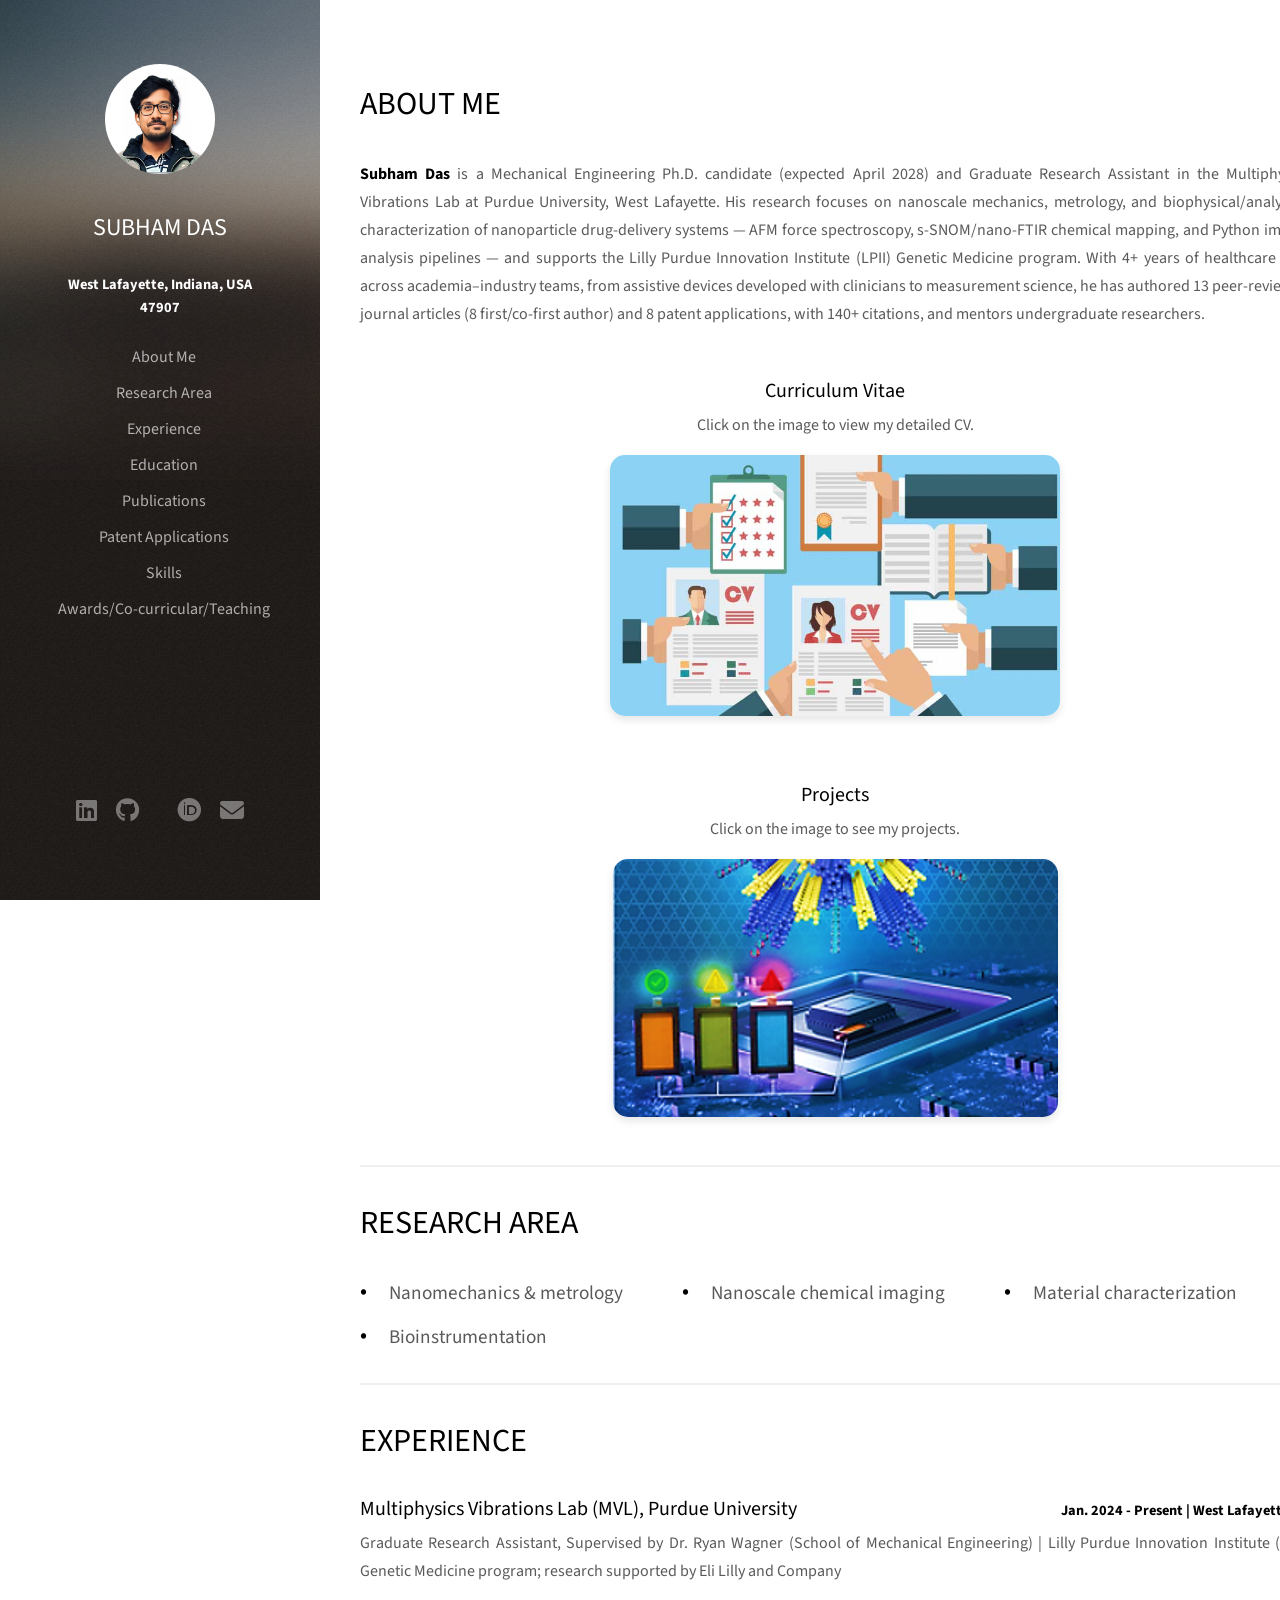
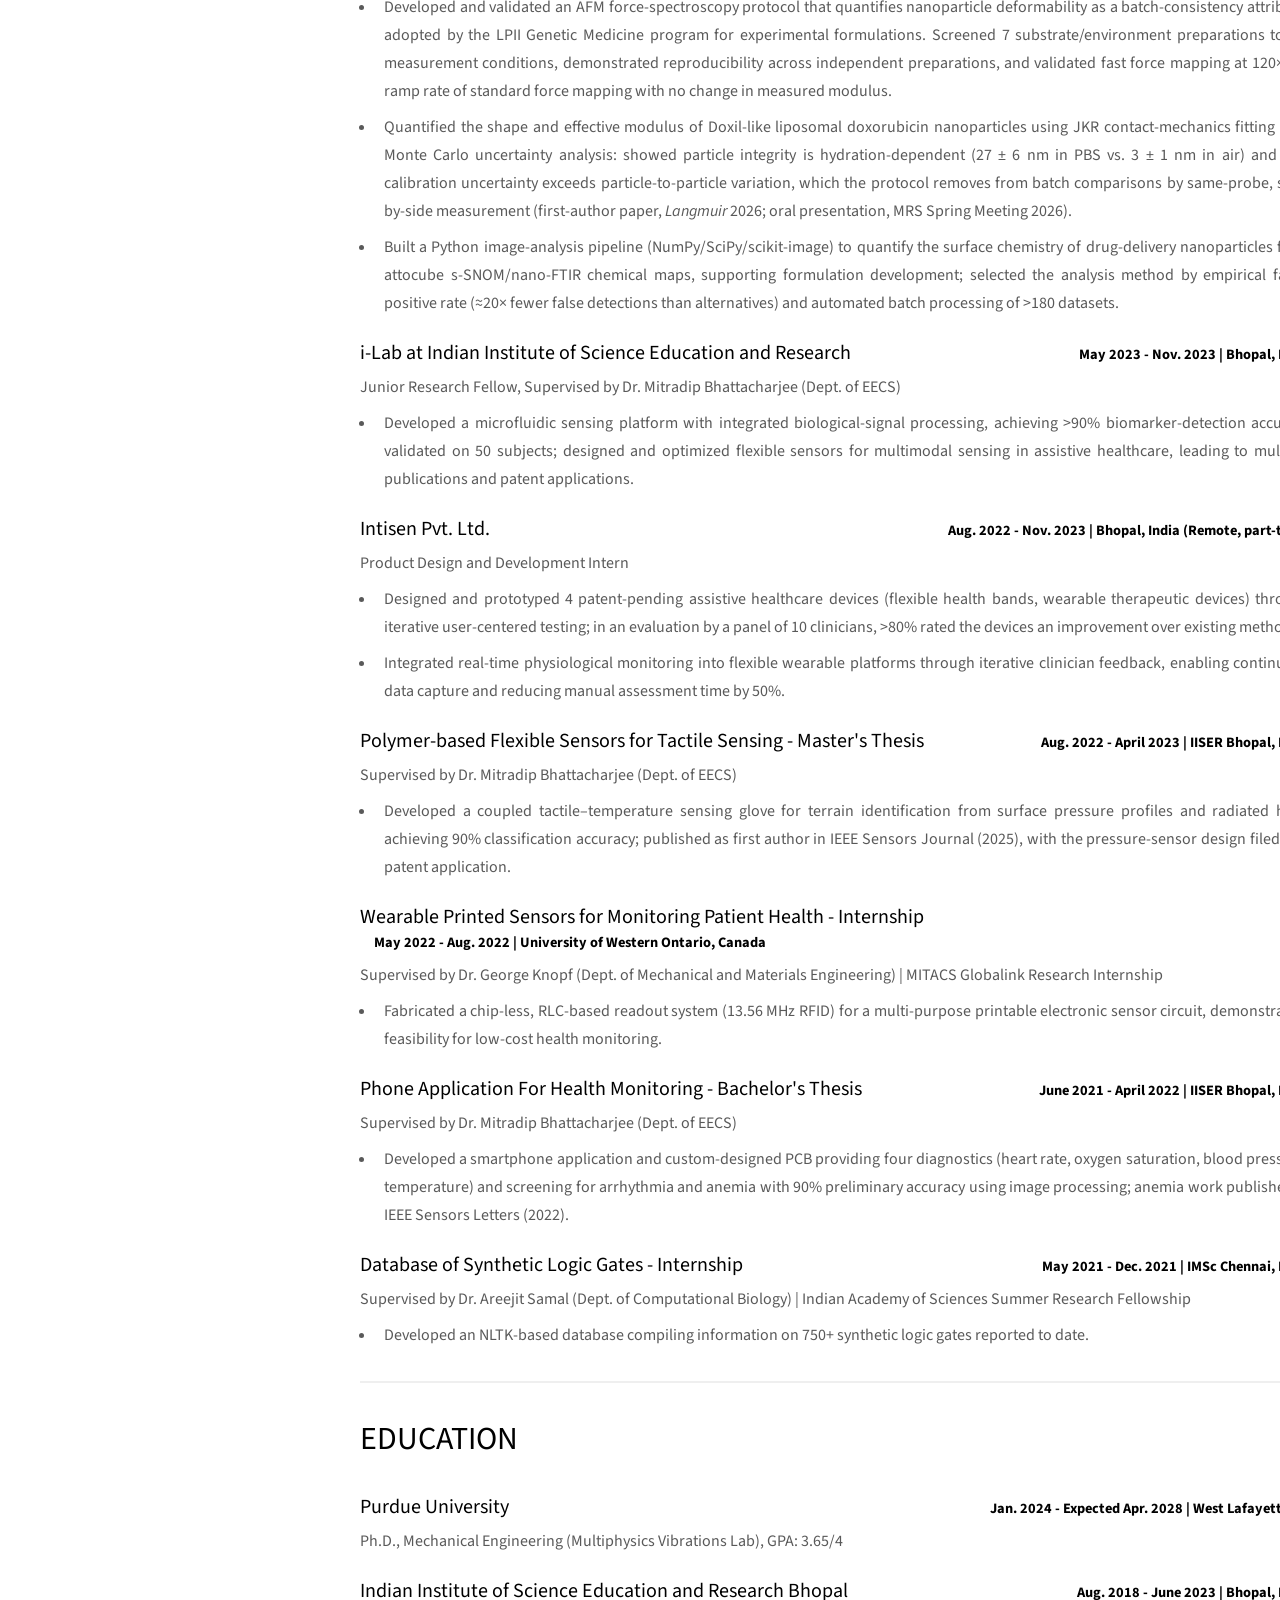
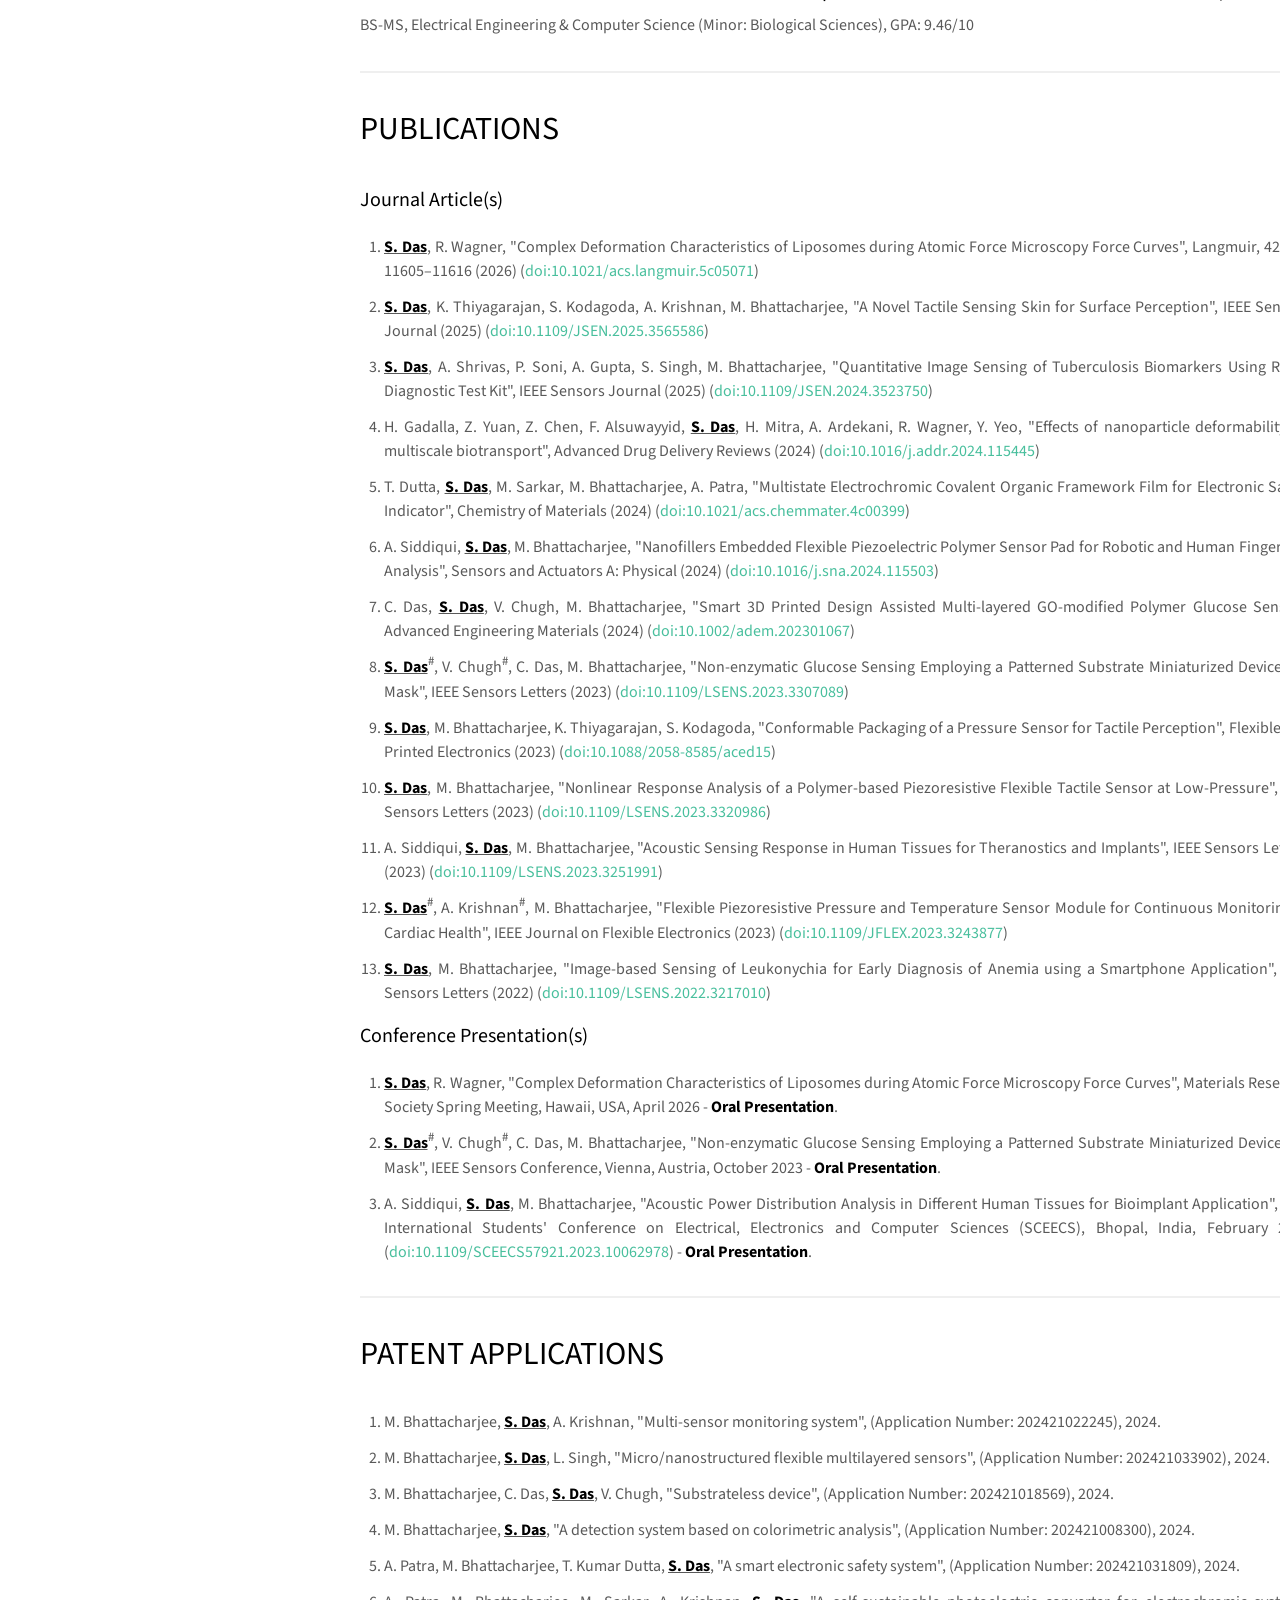
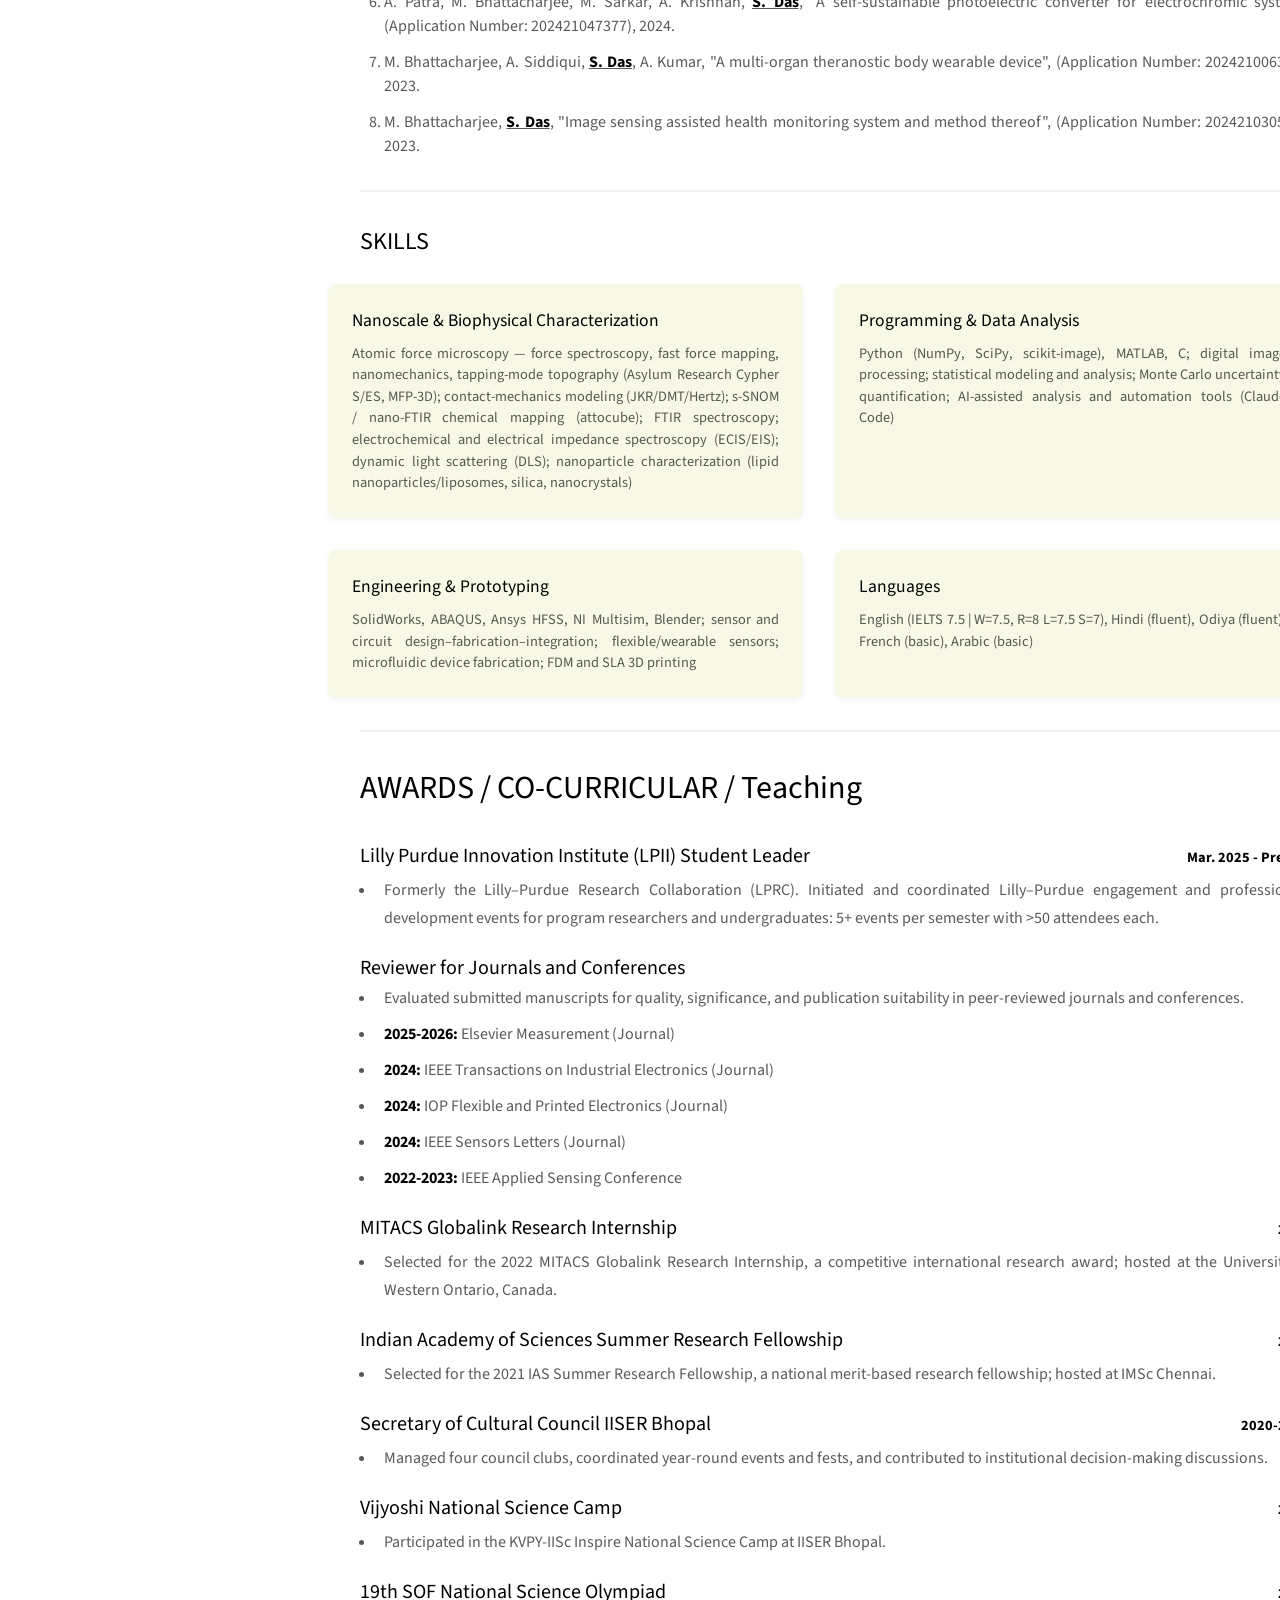
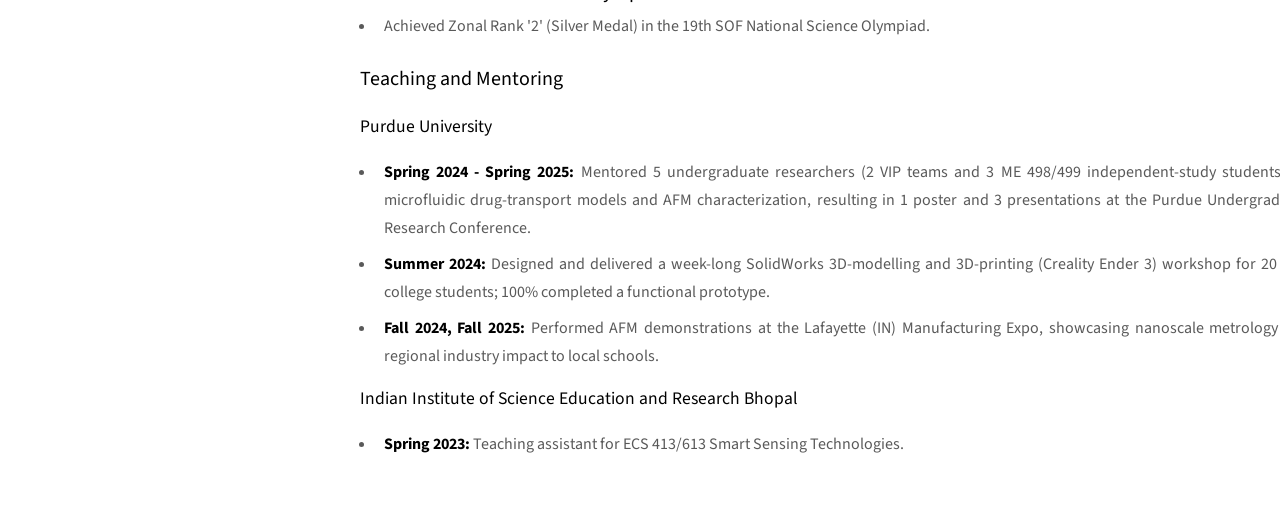
==== commit 38078e60: "Update print statement from 'Hello' to 'Goodbye'" ====
--- a/index.html
+++ b/index.html
@@ -52,7 +52,6 @@
                         <h3>Curriculum Vitae</h3>
                         <p>Click on the image to view my detailed CV.</p>
                     </div>
-                    <!-- TODO: replace the Drive file with the new CV PDF (or update this link) -->
                     <a href="https://drive.google.com/file/d/13tw0VPf_9Xz6GKINUrI7kXk7ZeEYaeny/view?usp=drive_link" target="_blank" class="image-link">
                         <img src="images/cv.jpg" alt="Curriculum Vitae" class="thumbnail">
                     </a>
@@ -75,10 +74,10 @@
                 <h2>RESEARCH AREA</h2>
             </header>
             <ul class="research-grid">
-                <li>Nanomechanics &amp; metrology of soft nanoparticles</li>
-                <li>Nanoscale chemical imaging (s-SNOM/nano-FTIR)</li>
-                <li>Nanoparticle drug-delivery characterization</li>
-                <li>Bioinstrumentation &amp; flexible sensors</li>
+                <li>Nanomechanics &amp; metrology</li>
+                <li>Nanoscale chemical imaging</li>
+                <li>Material characterization</li>
+                <li>Bioinstrumentation</li>
             </ul>
         </section>
 
@@ -191,7 +190,6 @@
             <header class="major">
                 <h2>PUBLICATIONS</h2>
             </header>
-            <p>13 peer-reviewed journal articles (8 first/co-first author), 3 conference presentations, and 8 patent applications; 140+ citations (<a href="https://scholar.google.com/citations?user=hoQ5pN0AAAAJ&amp;hl=en" target="_blank">Google Scholar</a>, <a href="https://orcid.org/0000-0001-9819-3573" target="_blank">ORCID</a>). <sup>#</sup> denotes equal contribution.</p>
             <h3>Journal Article(s)</h3>
             <ol class="publication-list">
                 <li><u><strong>S. Das</strong></u>, R. Wagner, "Complex Deformation Characteristics of Liposomes during Atomic Force Microscopy Force Curves", Langmuir, 42(17), 11605&ndash;11616 (2026) (<a href="https://doi.org/10.1021/acs.langmuir.5c05071" target="_blank">doi:10.1021/acs.langmuir.5c05071</a>)</li>
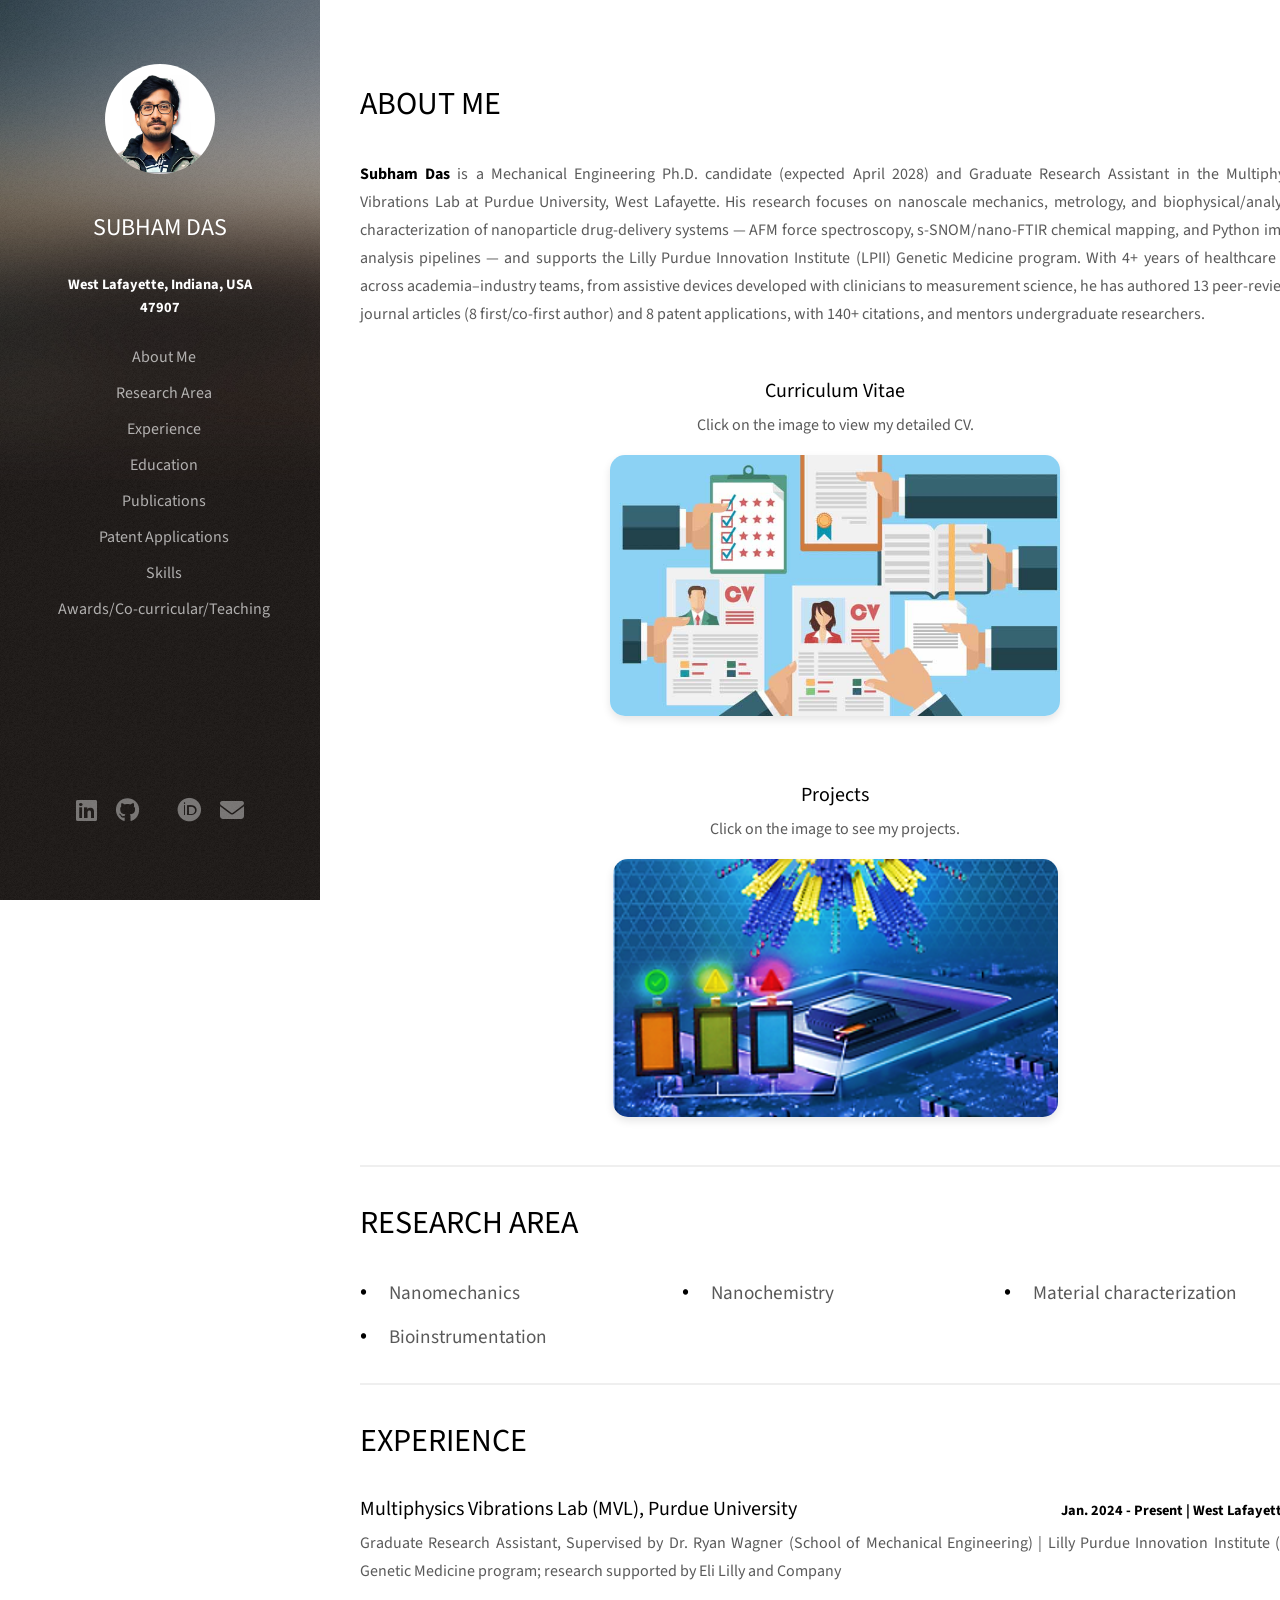
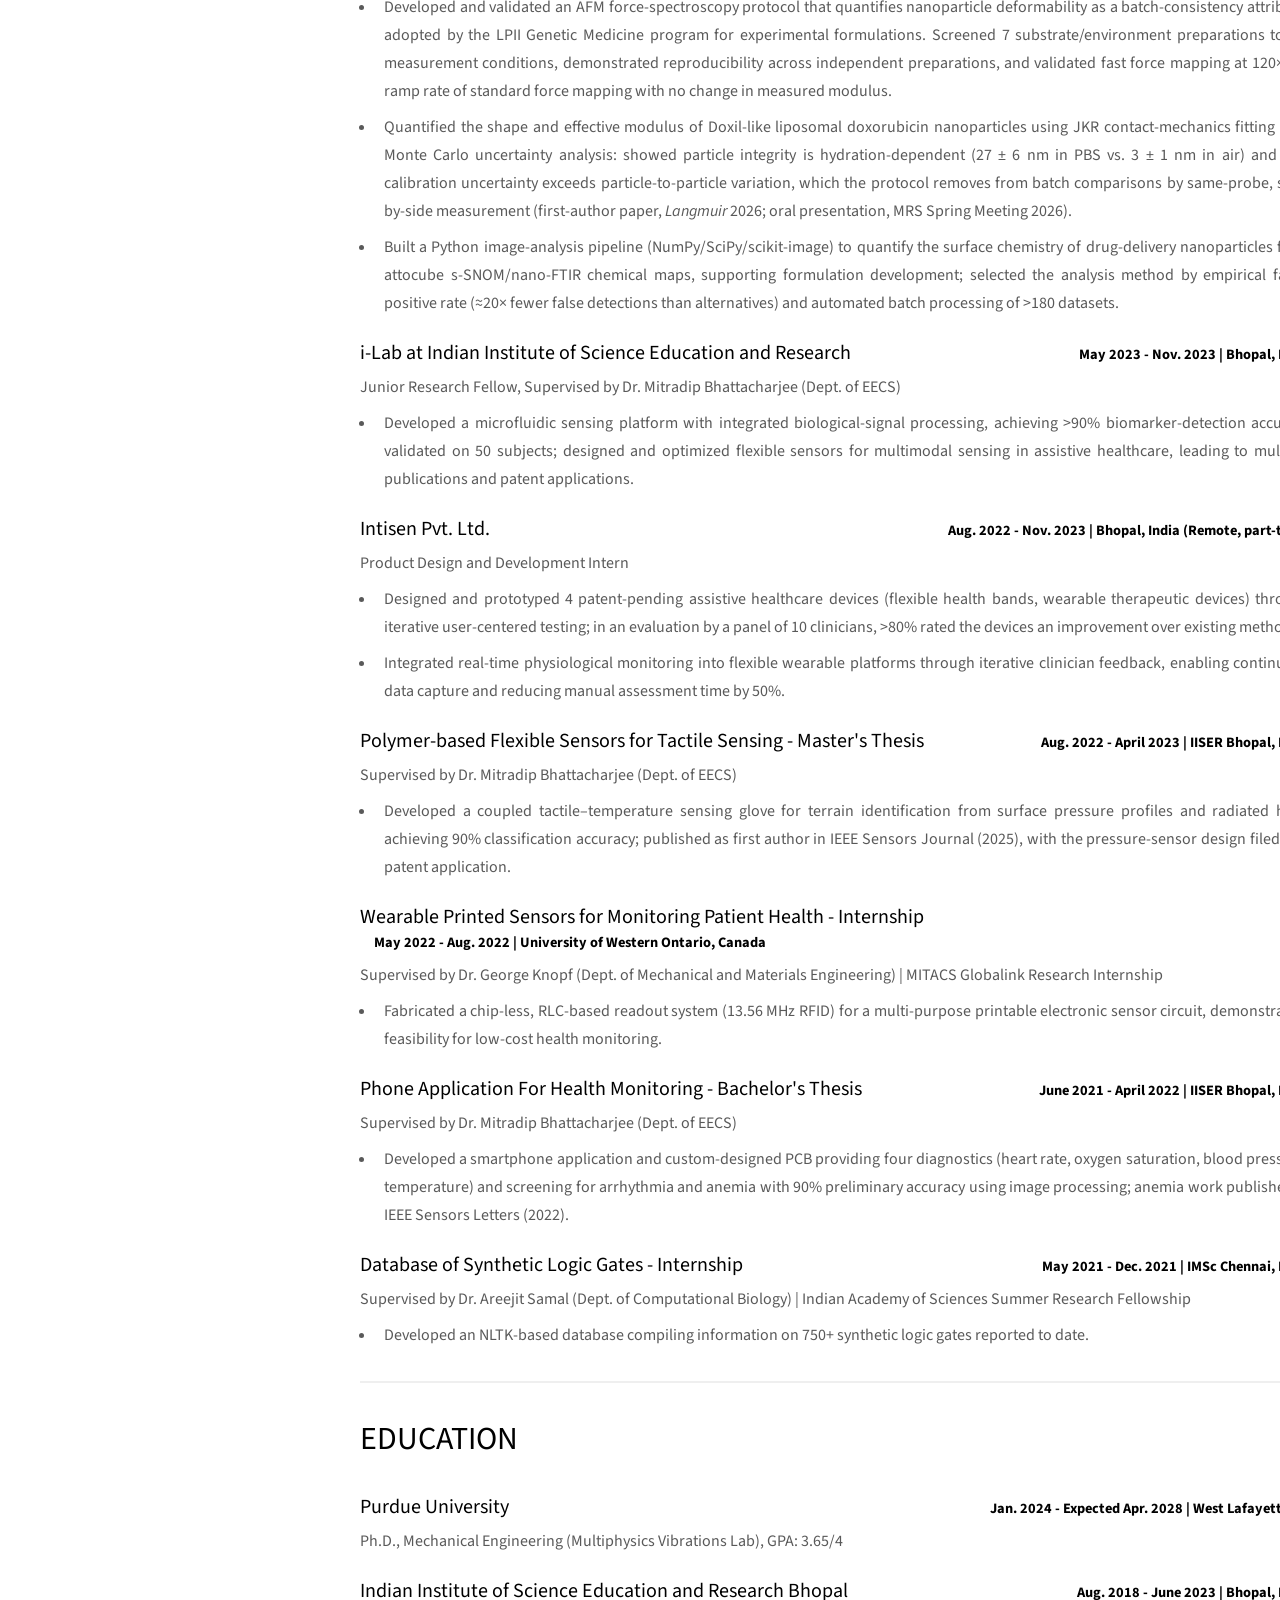
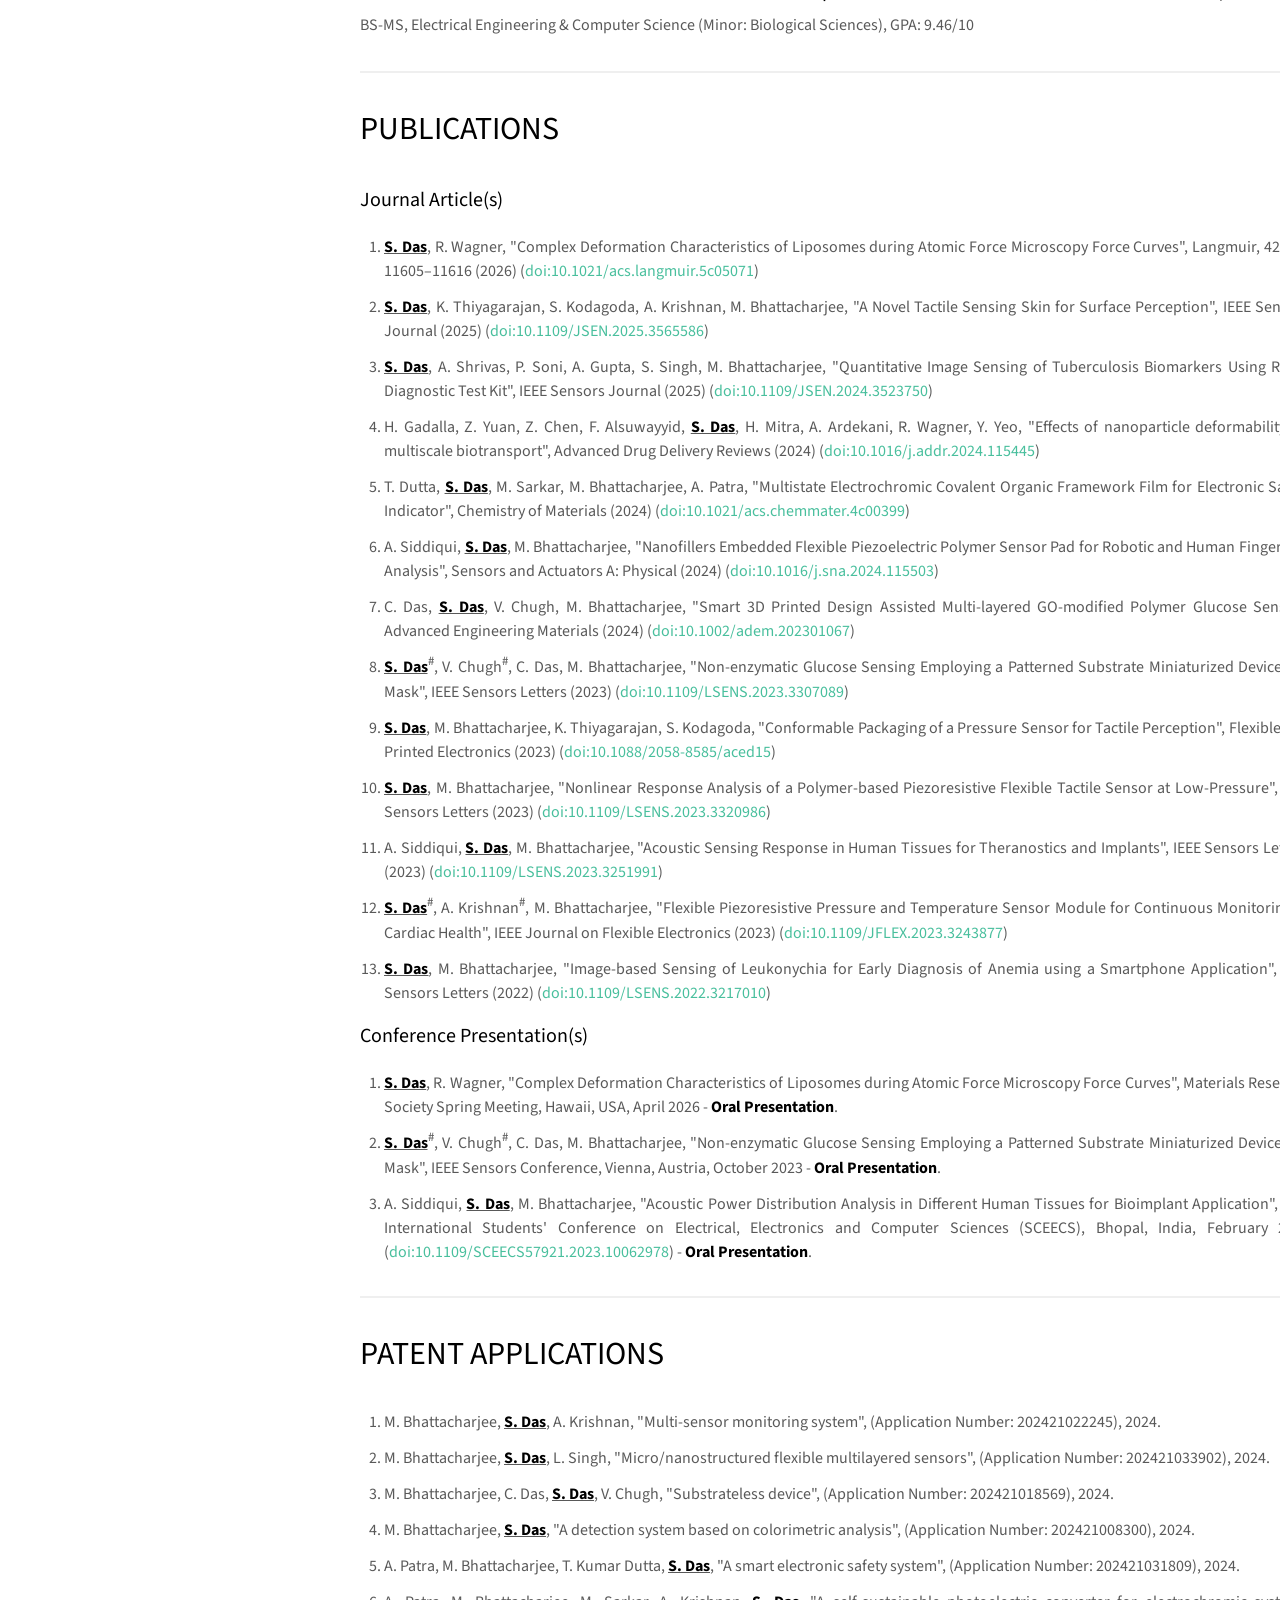
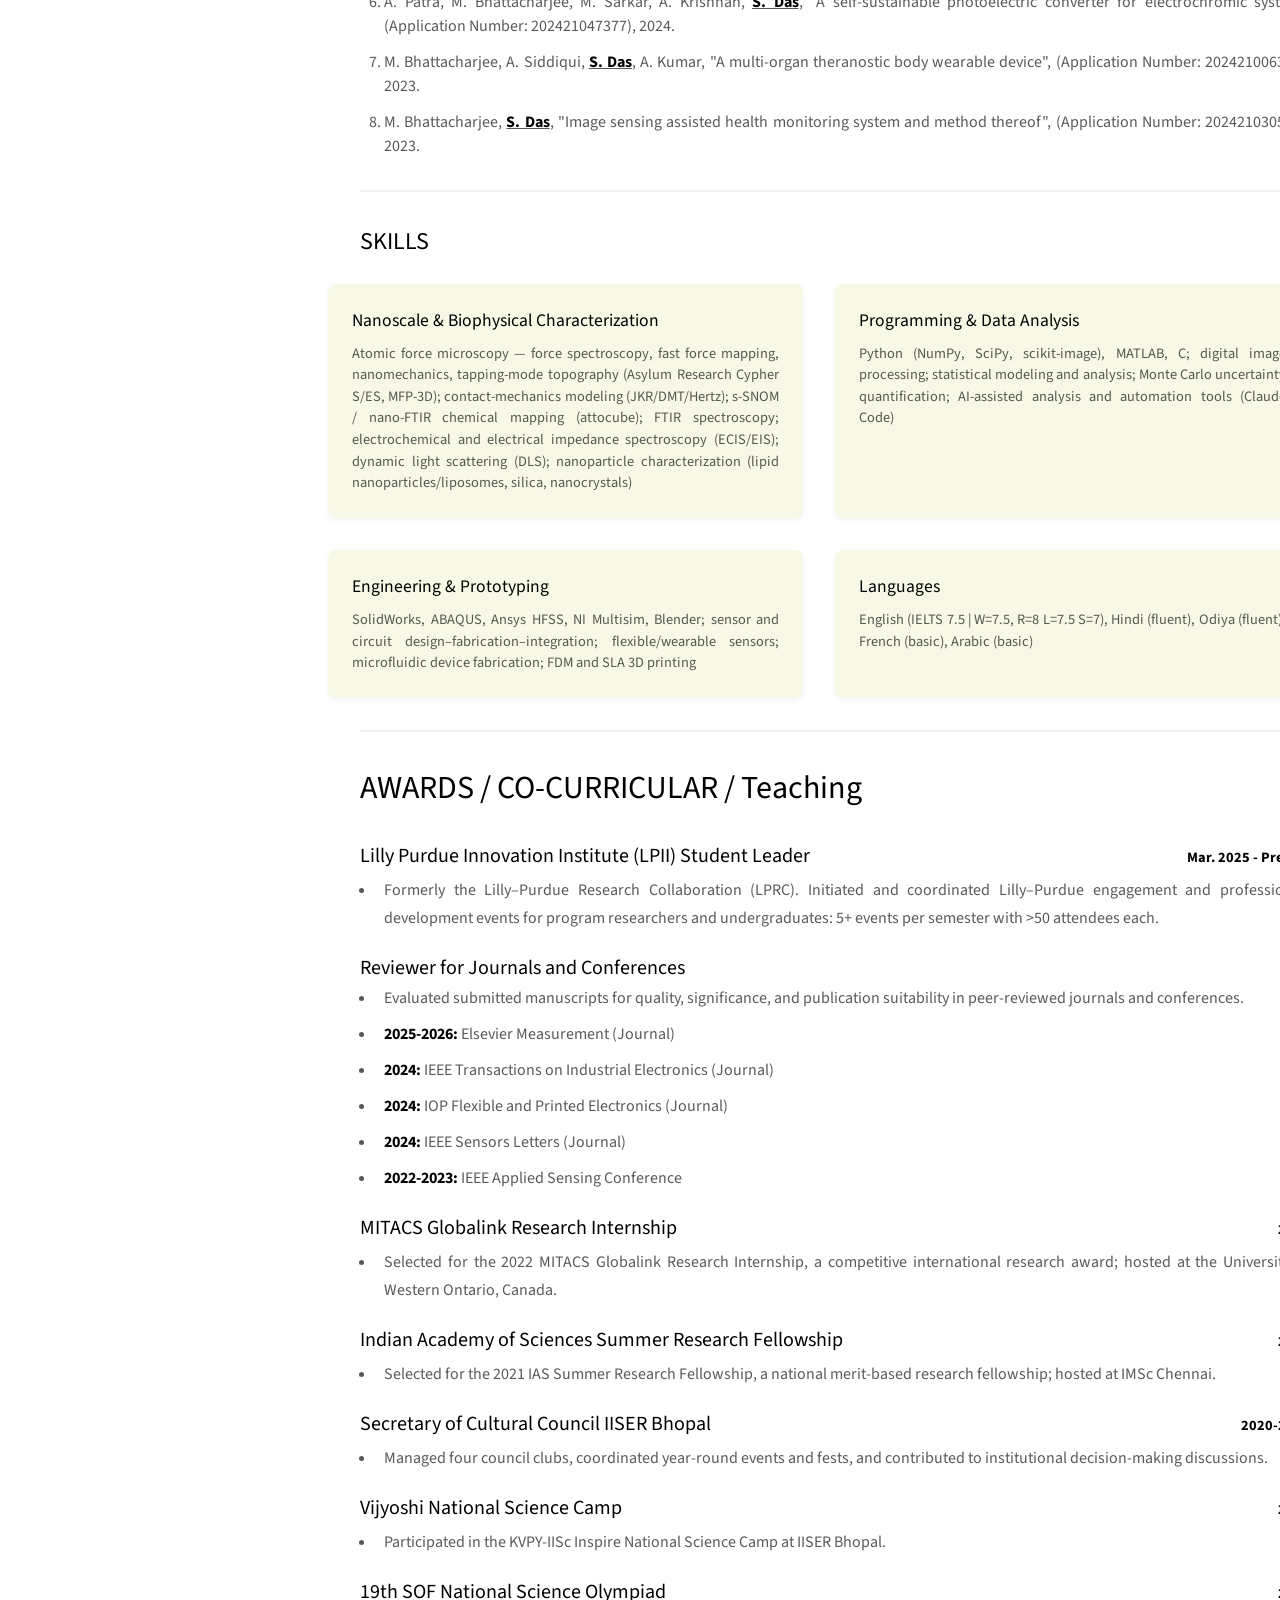
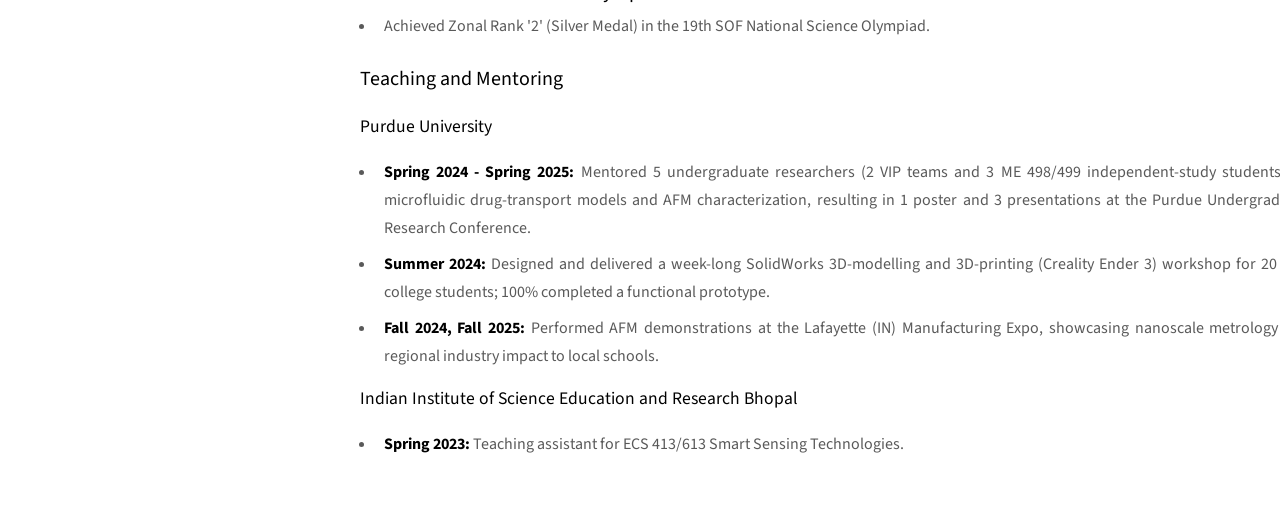
==== commit e49a36d2: "Update index.html" ====
--- a/index.html
+++ b/index.html
@@ -74,8 +74,8 @@
                 <h2>RESEARCH AREA</h2>
             </header>
             <ul class="research-grid">
-                <li>Nanomechanics &amp; metrology</li>
-                <li>Nanoscale chemical imaging</li>
+                <li>Nanomechanics</li>
+                <li>Nanochemistry</li>
                 <li>Material characterization</li>
                 <li>Bioinstrumentation</li>
             </ul>
